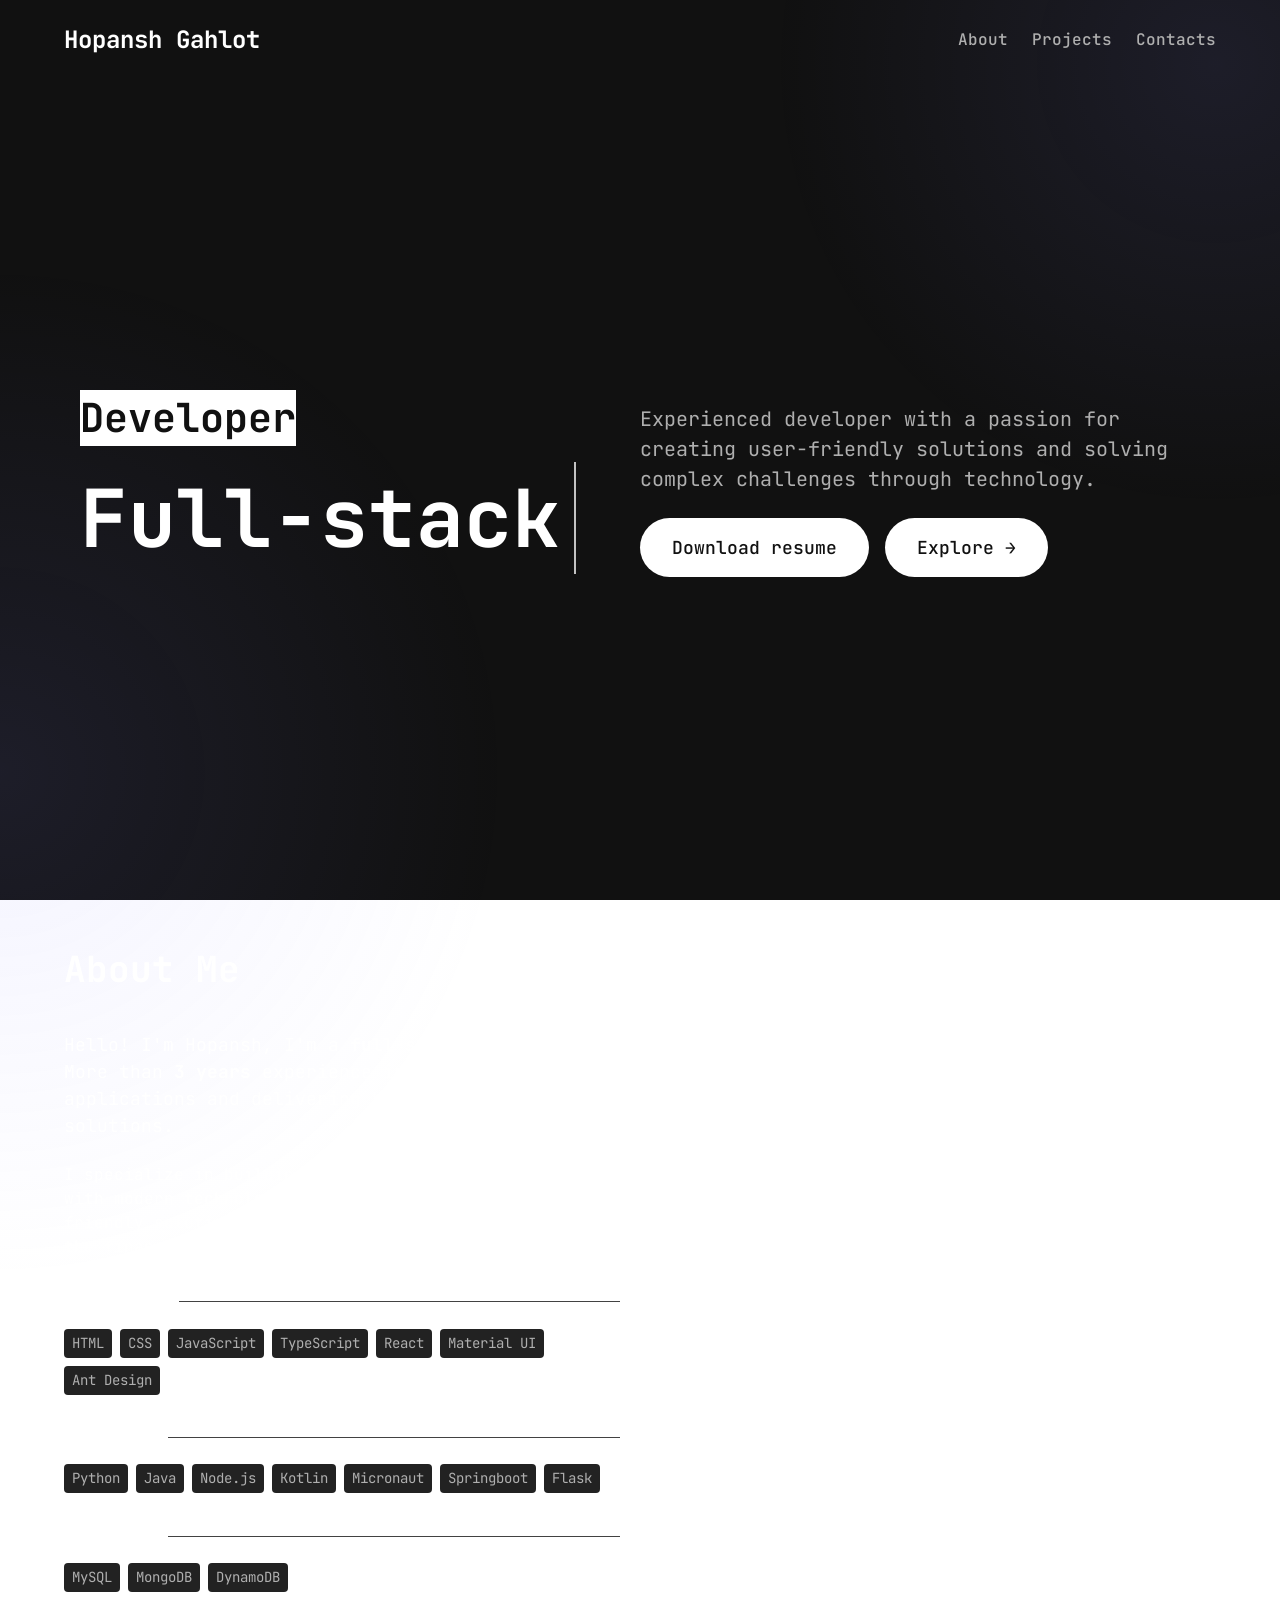
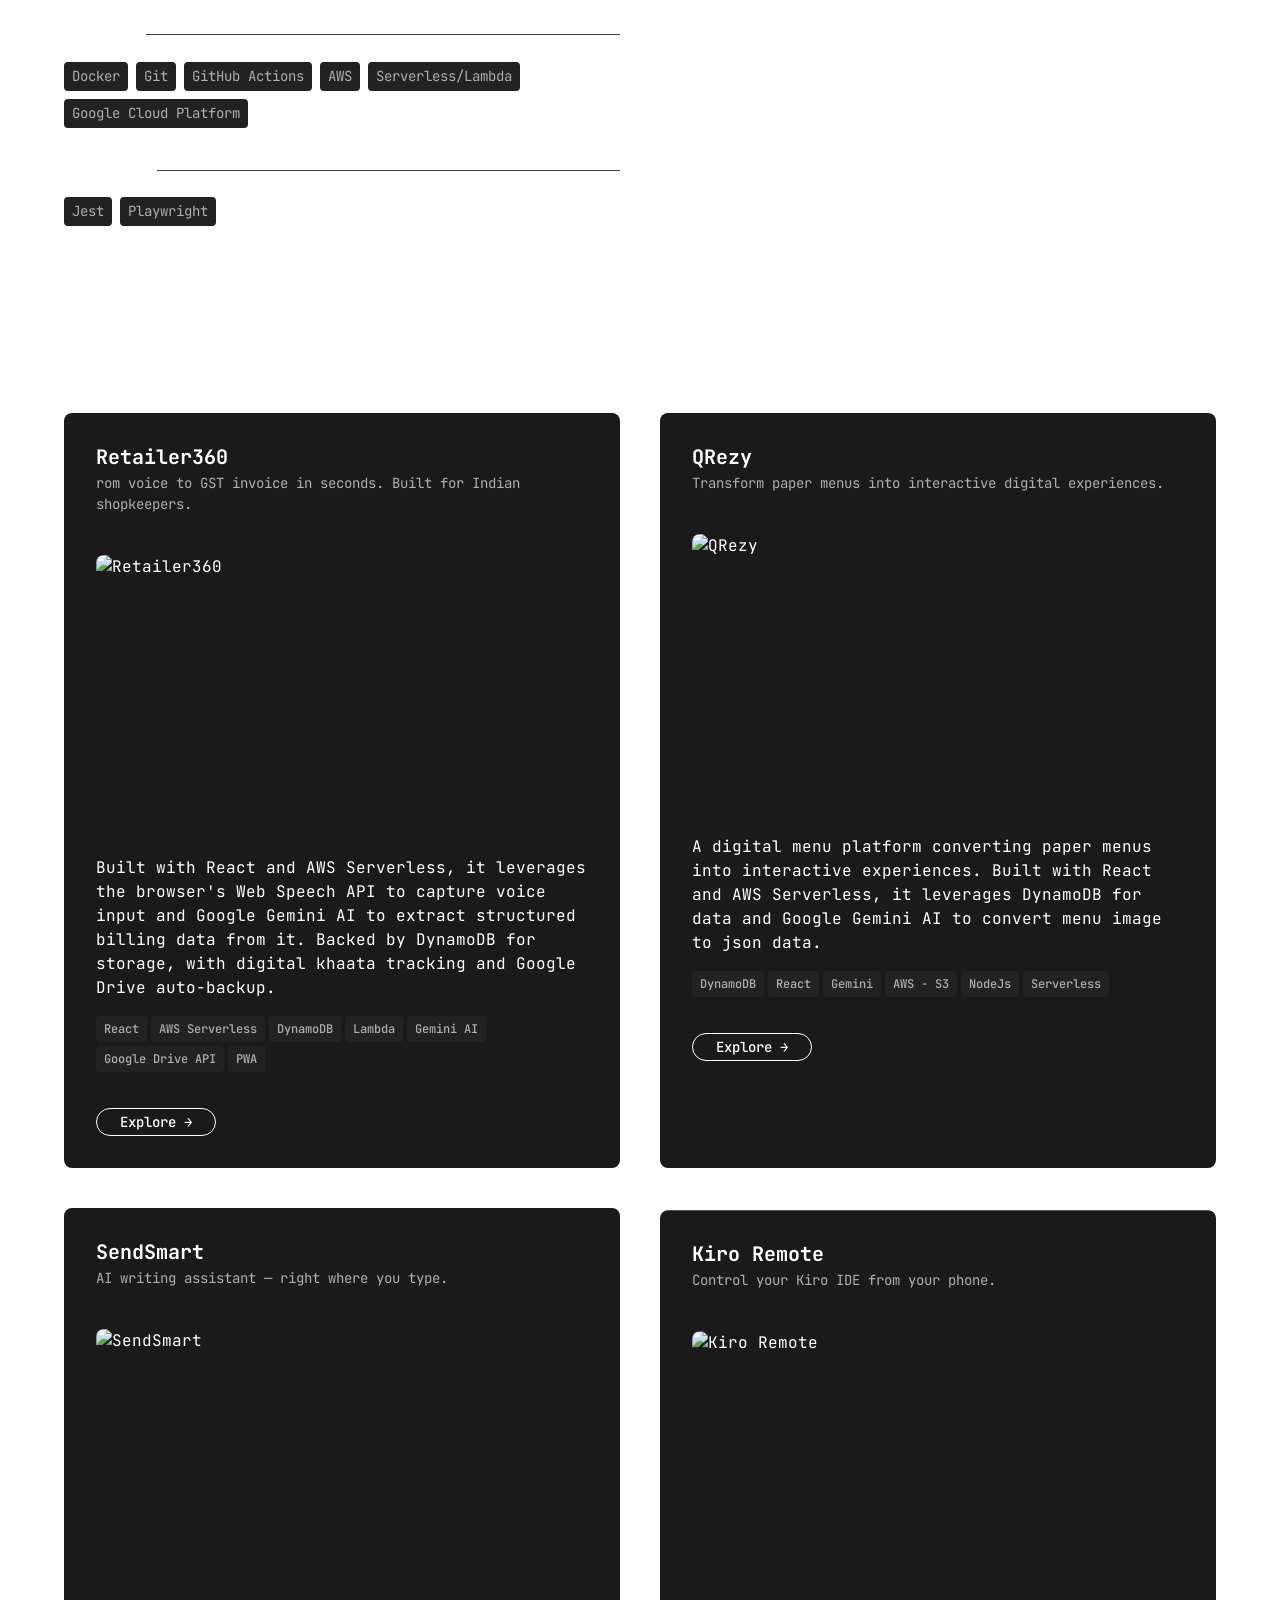
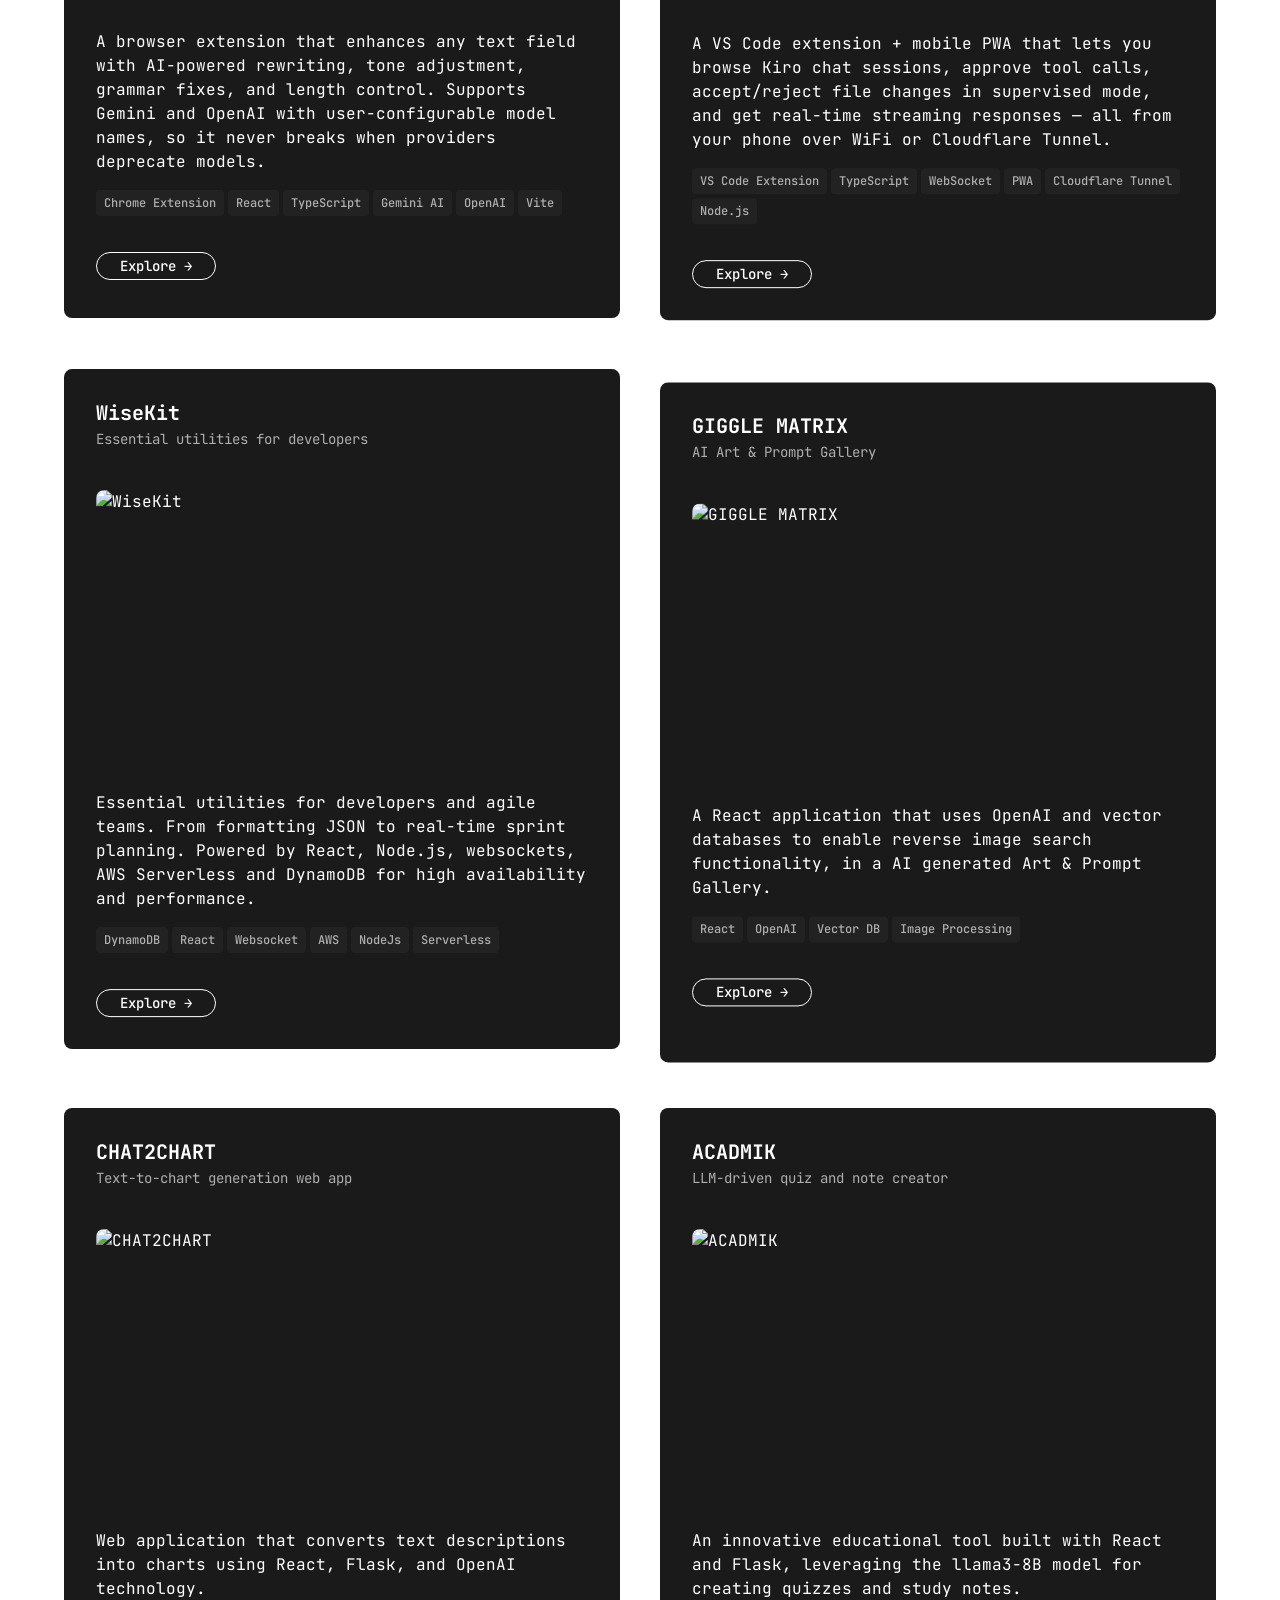
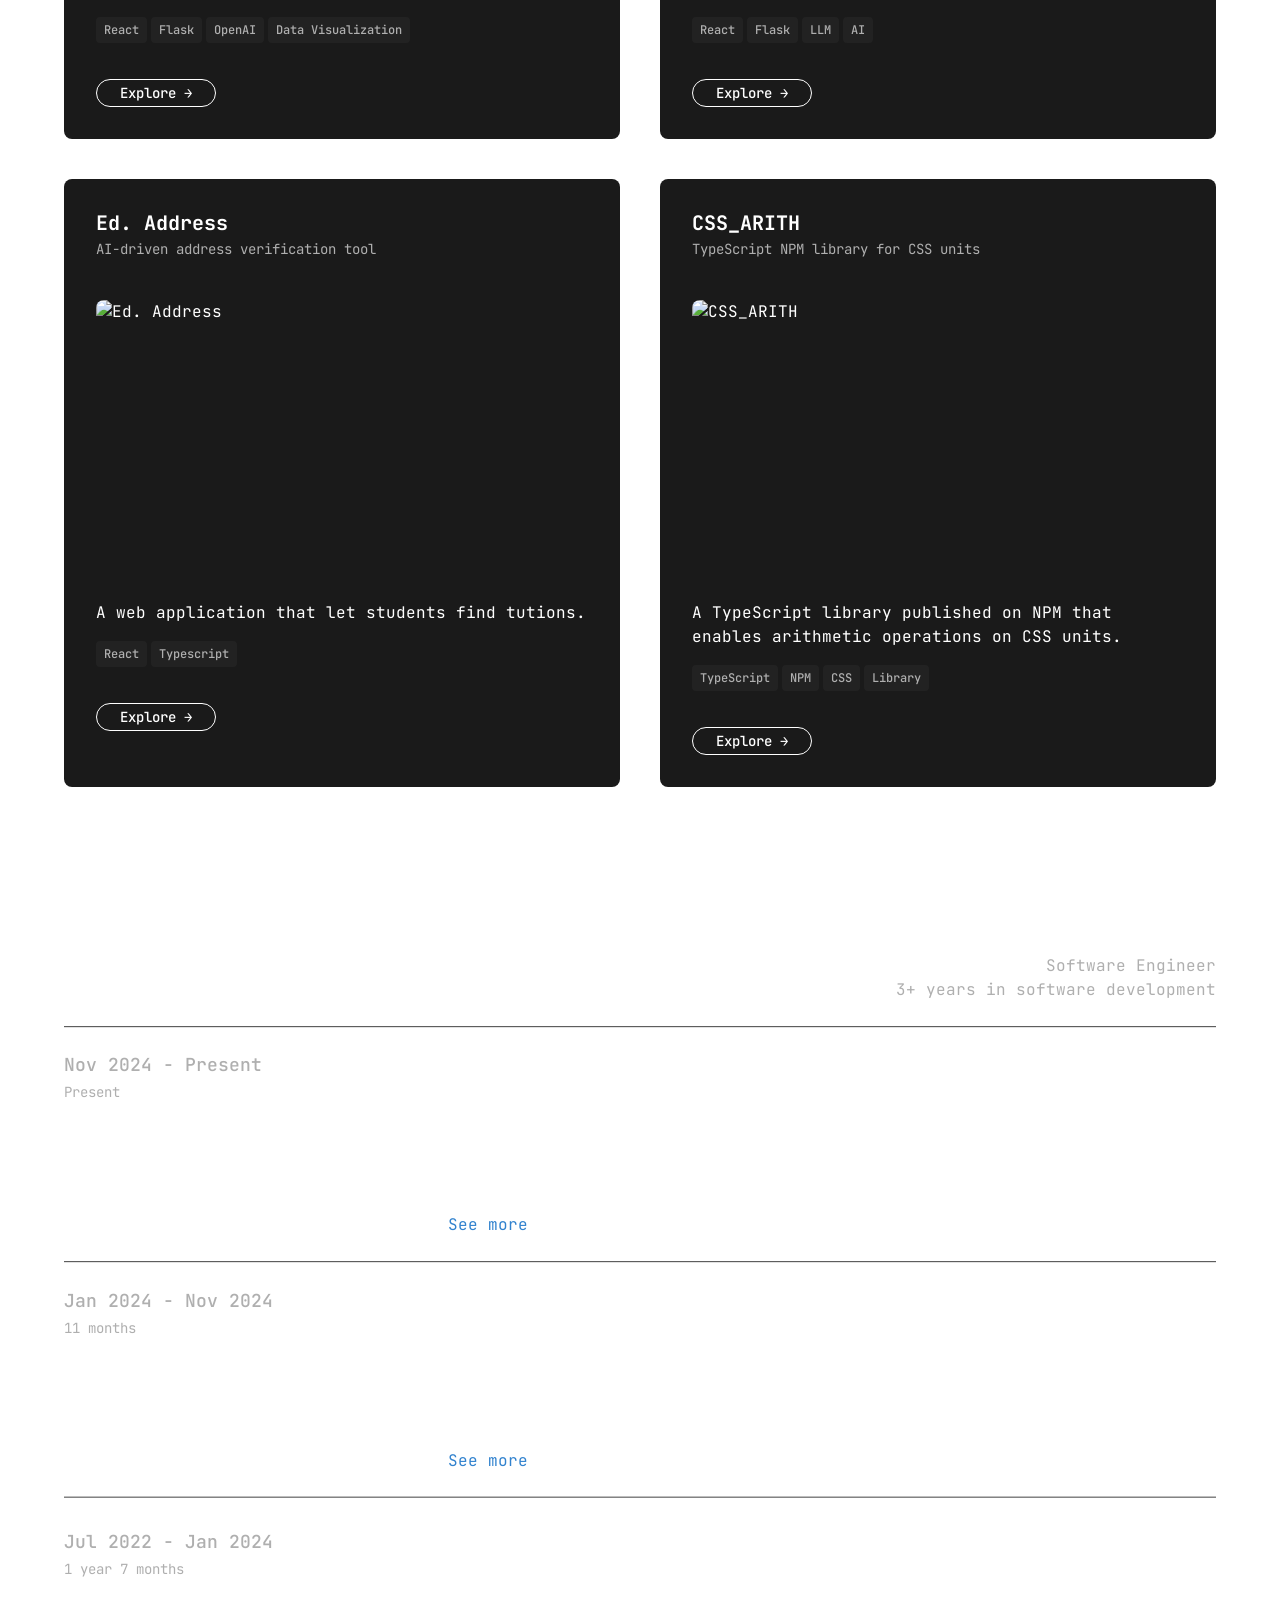
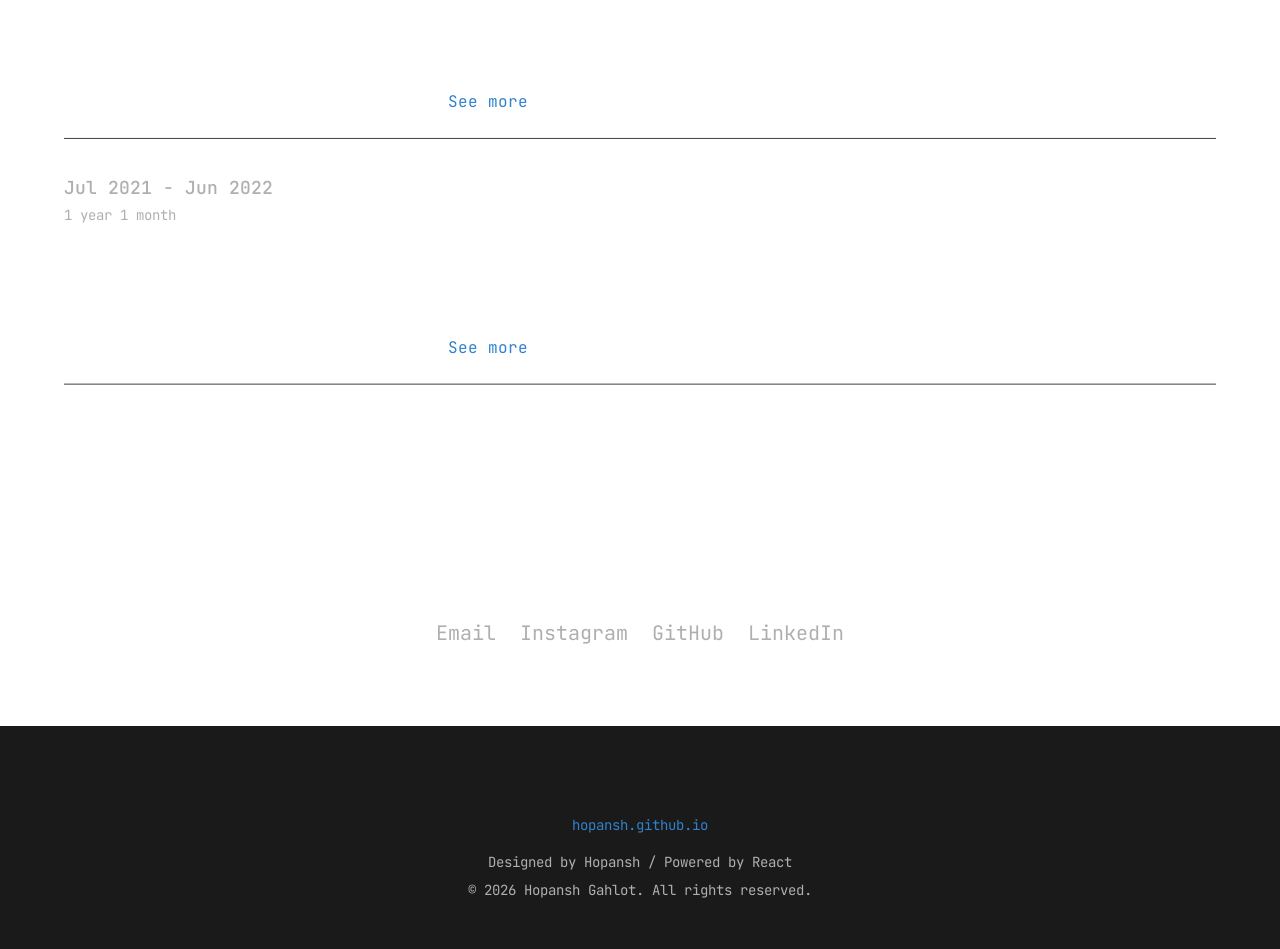
==== index.html @ 36b89de5 "Deploy portfolio build as main page" ====
<!doctype html>
<html lang="en">
  <head>
    <meta charset="UTF-8" />
    <link rel="icon" type="image/svg+xml" href="/vite.svg" />
    <meta name="viewport" content="width=device-width, initial-scale=1.0" />
    <title>Hopansh Gahlot | SE</title>
    <meta name="description" content="Professional portfolio of a full-stack developer showcasing projects, skills, and experience">
    <script type="module" crossorigin src="/assets/index-D2FqCCkI.js"></script>
  </head>
  <body>
    <div id="root"></div>
  </body>
</html>
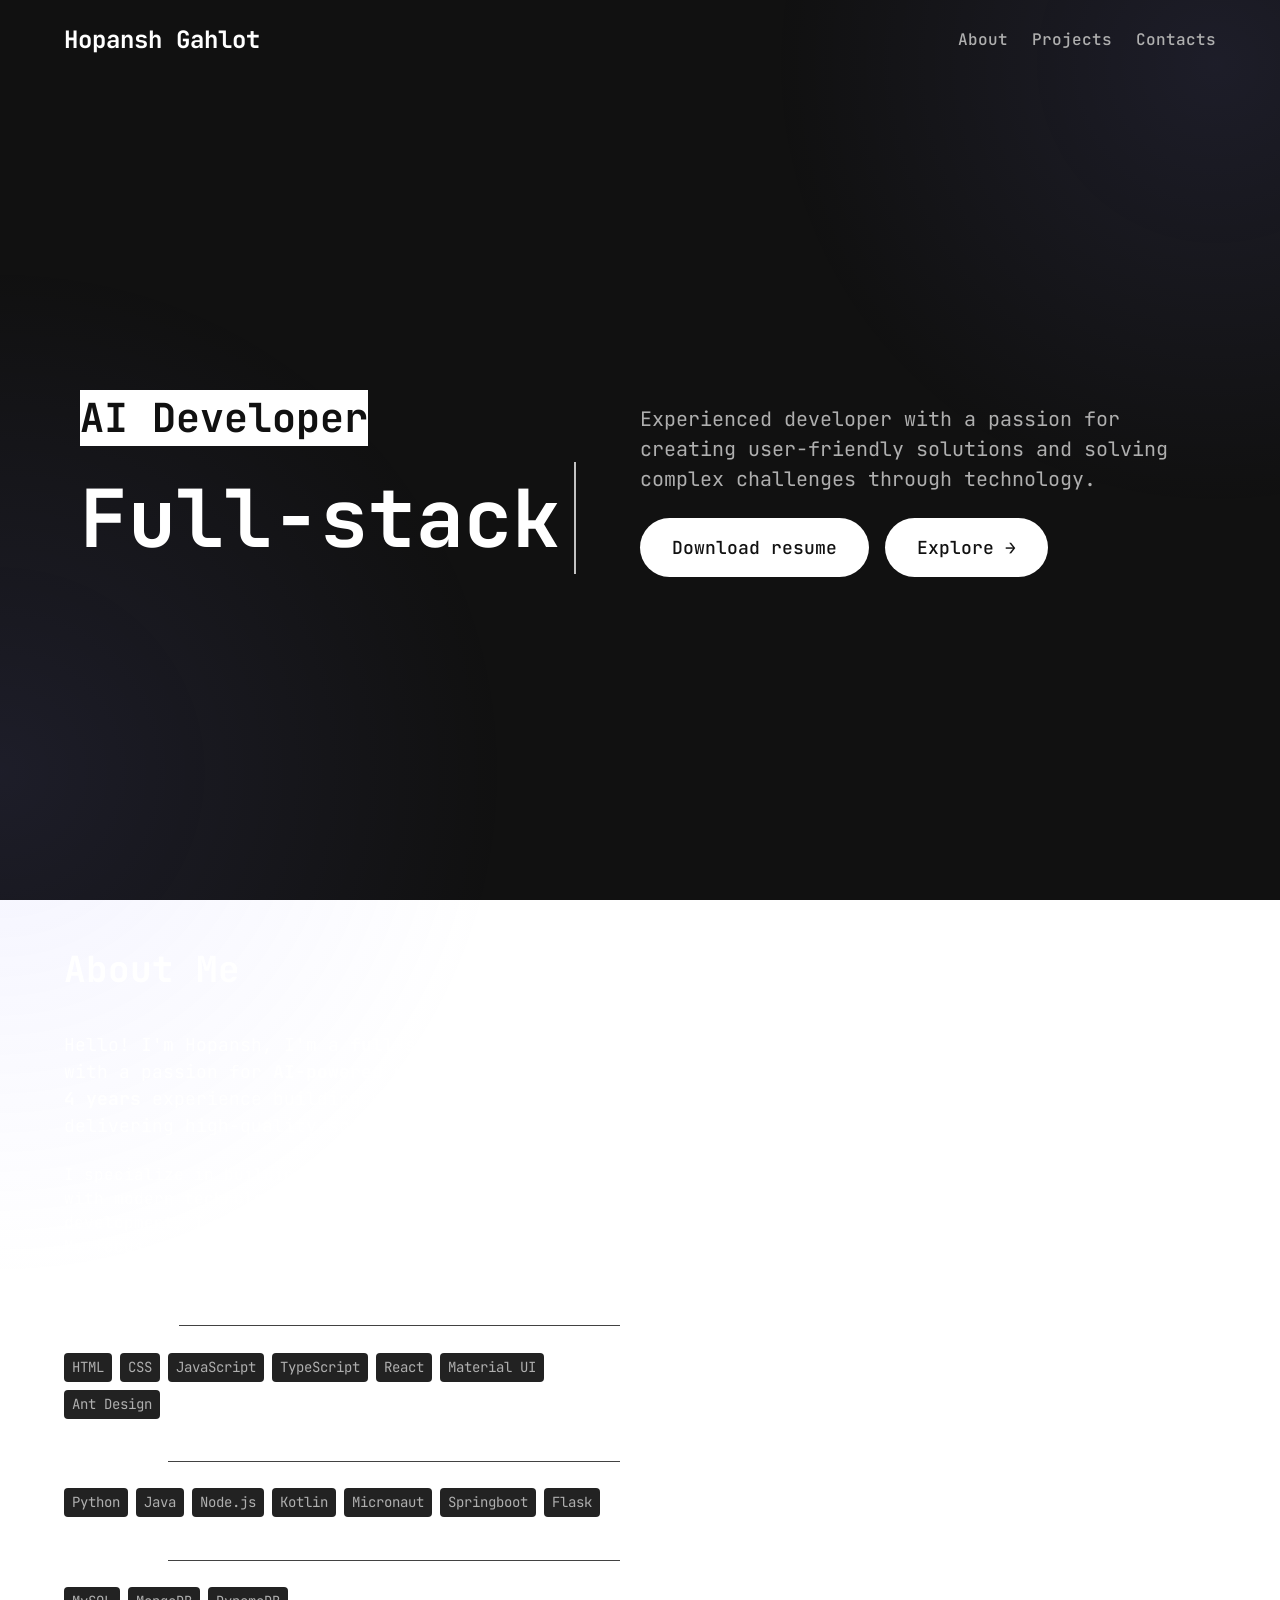
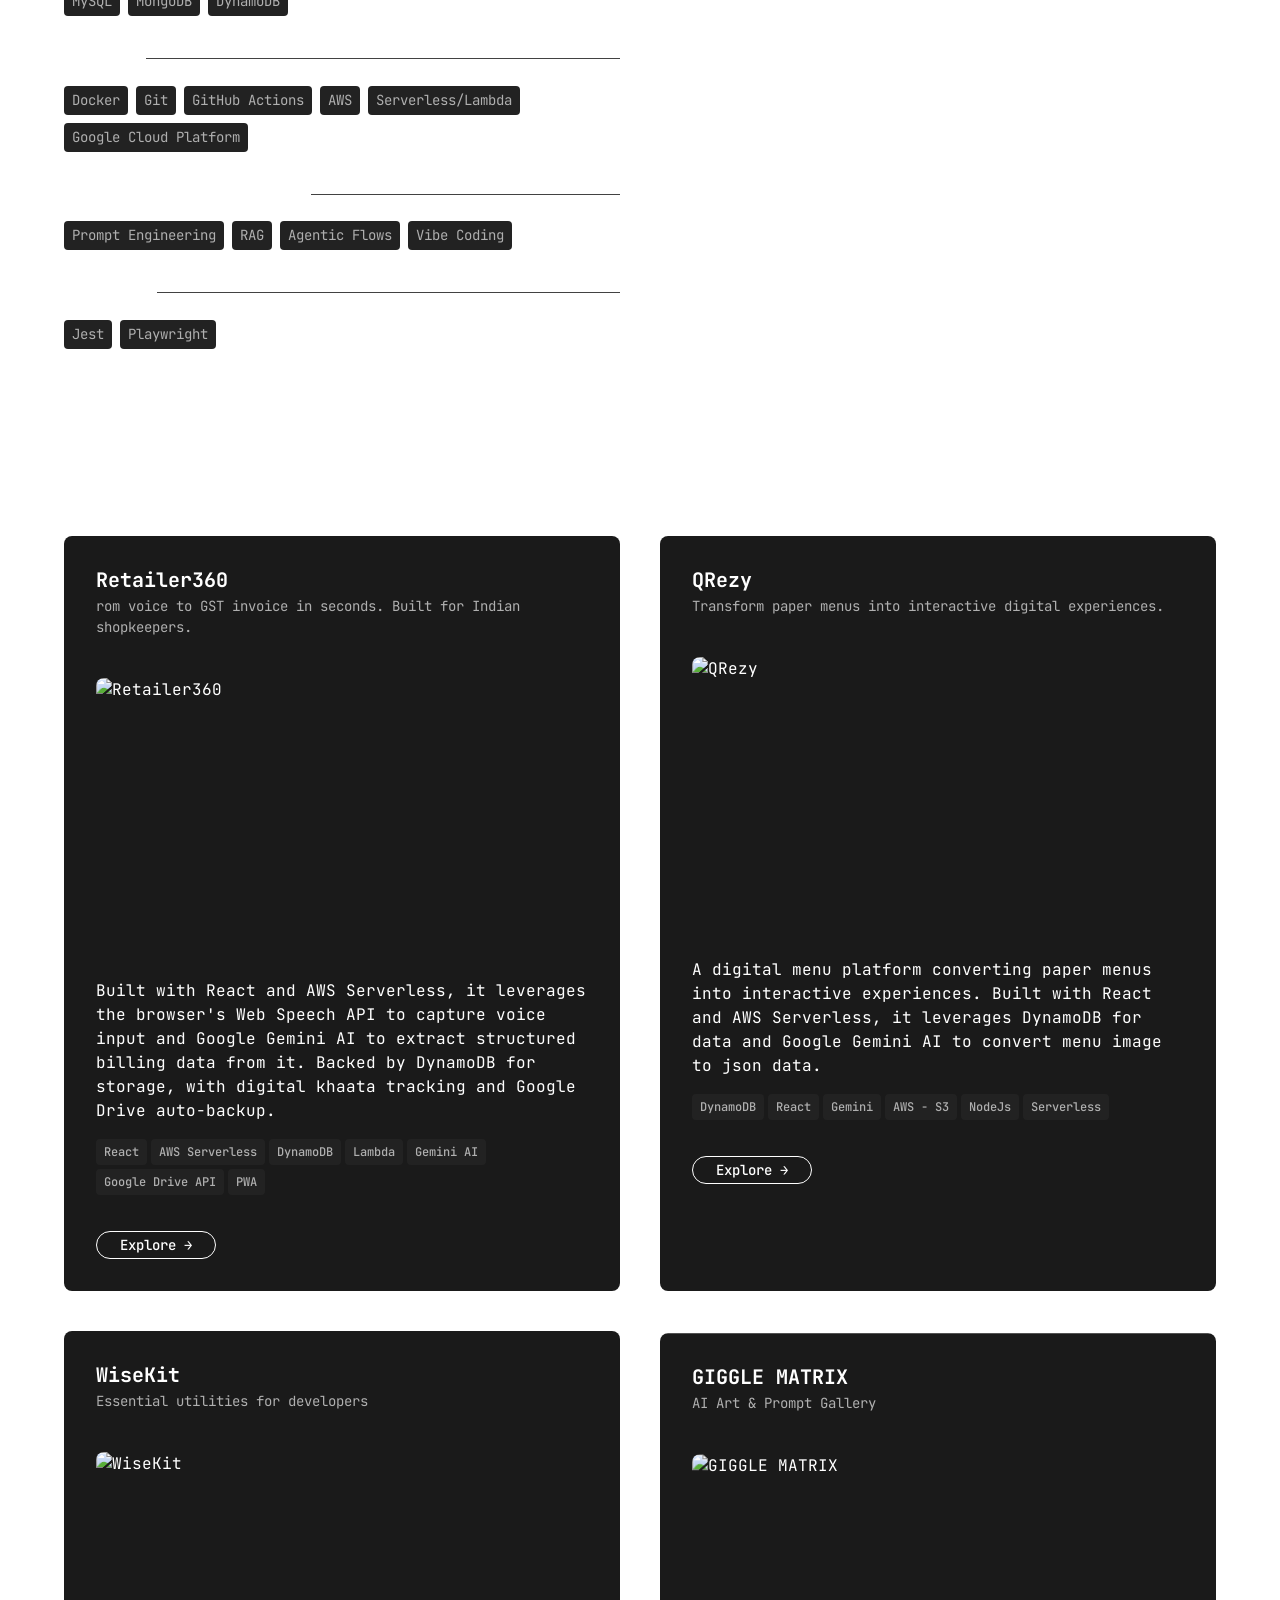
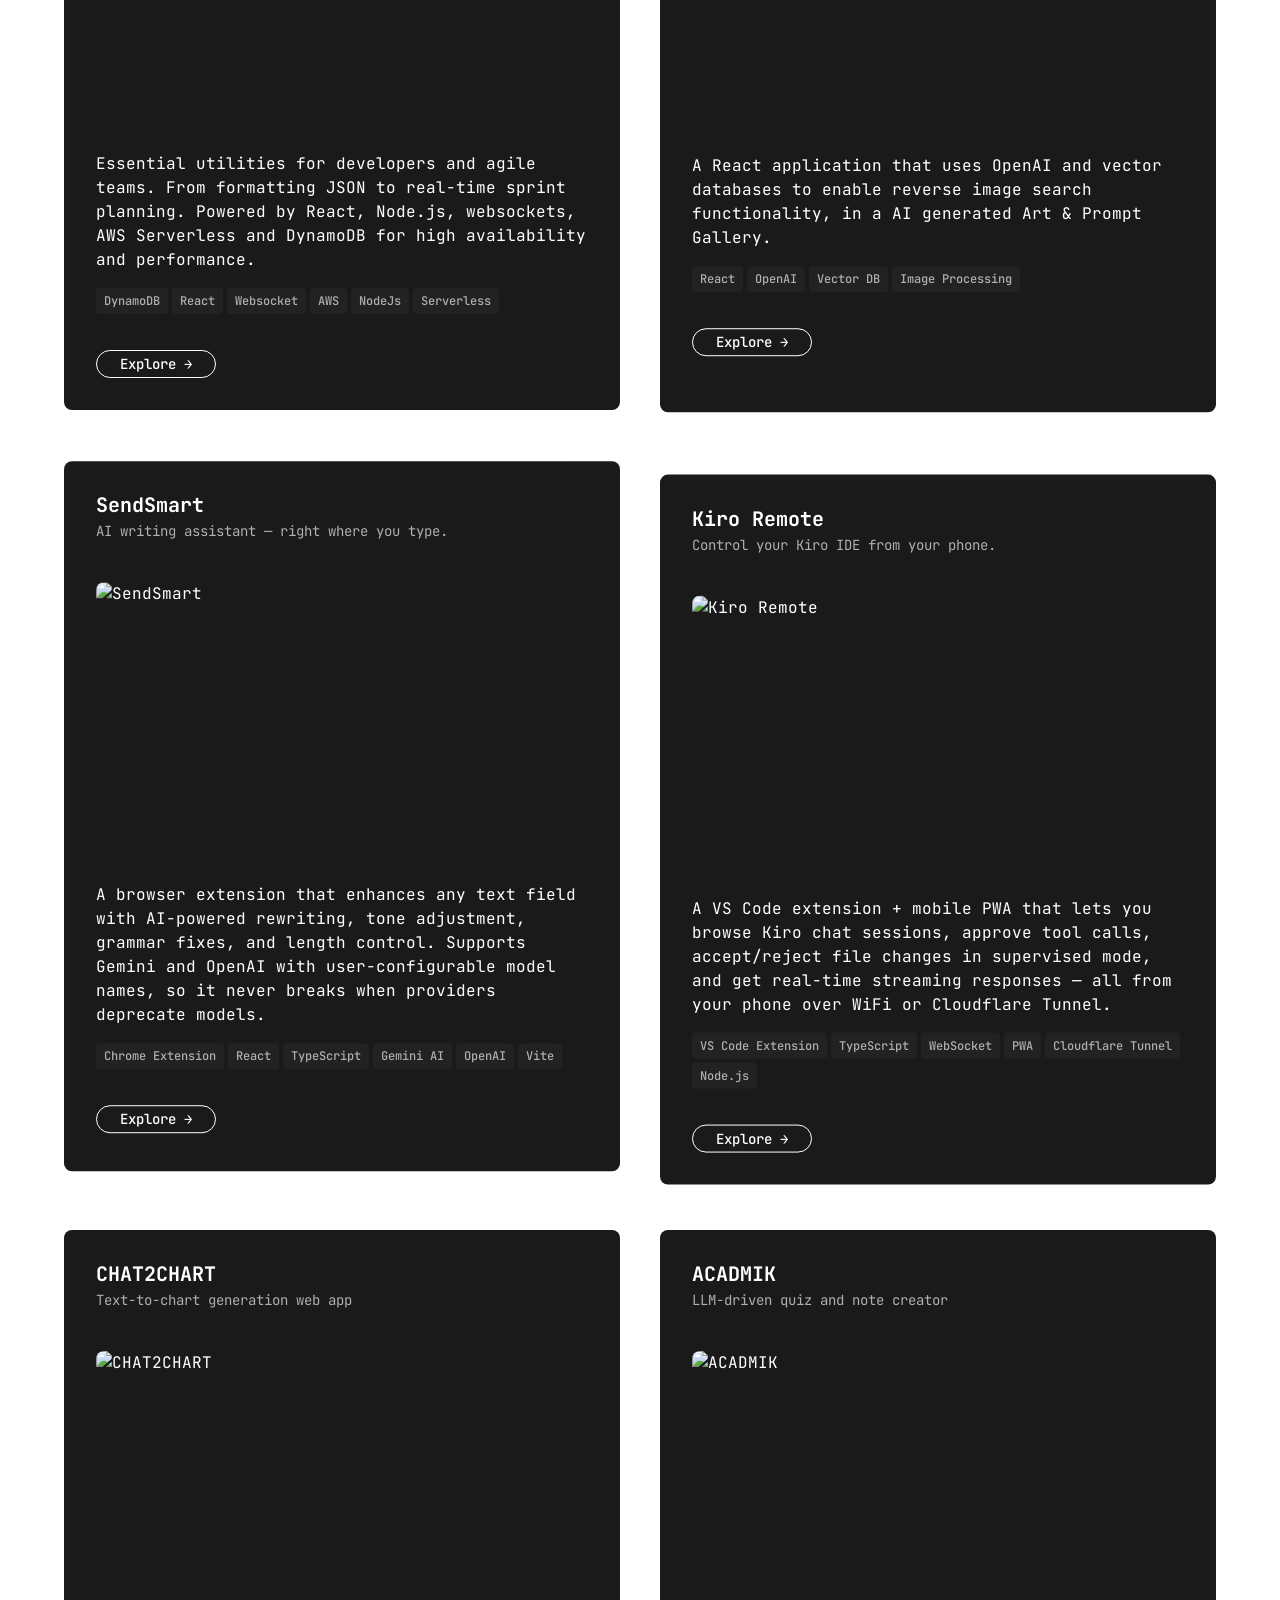
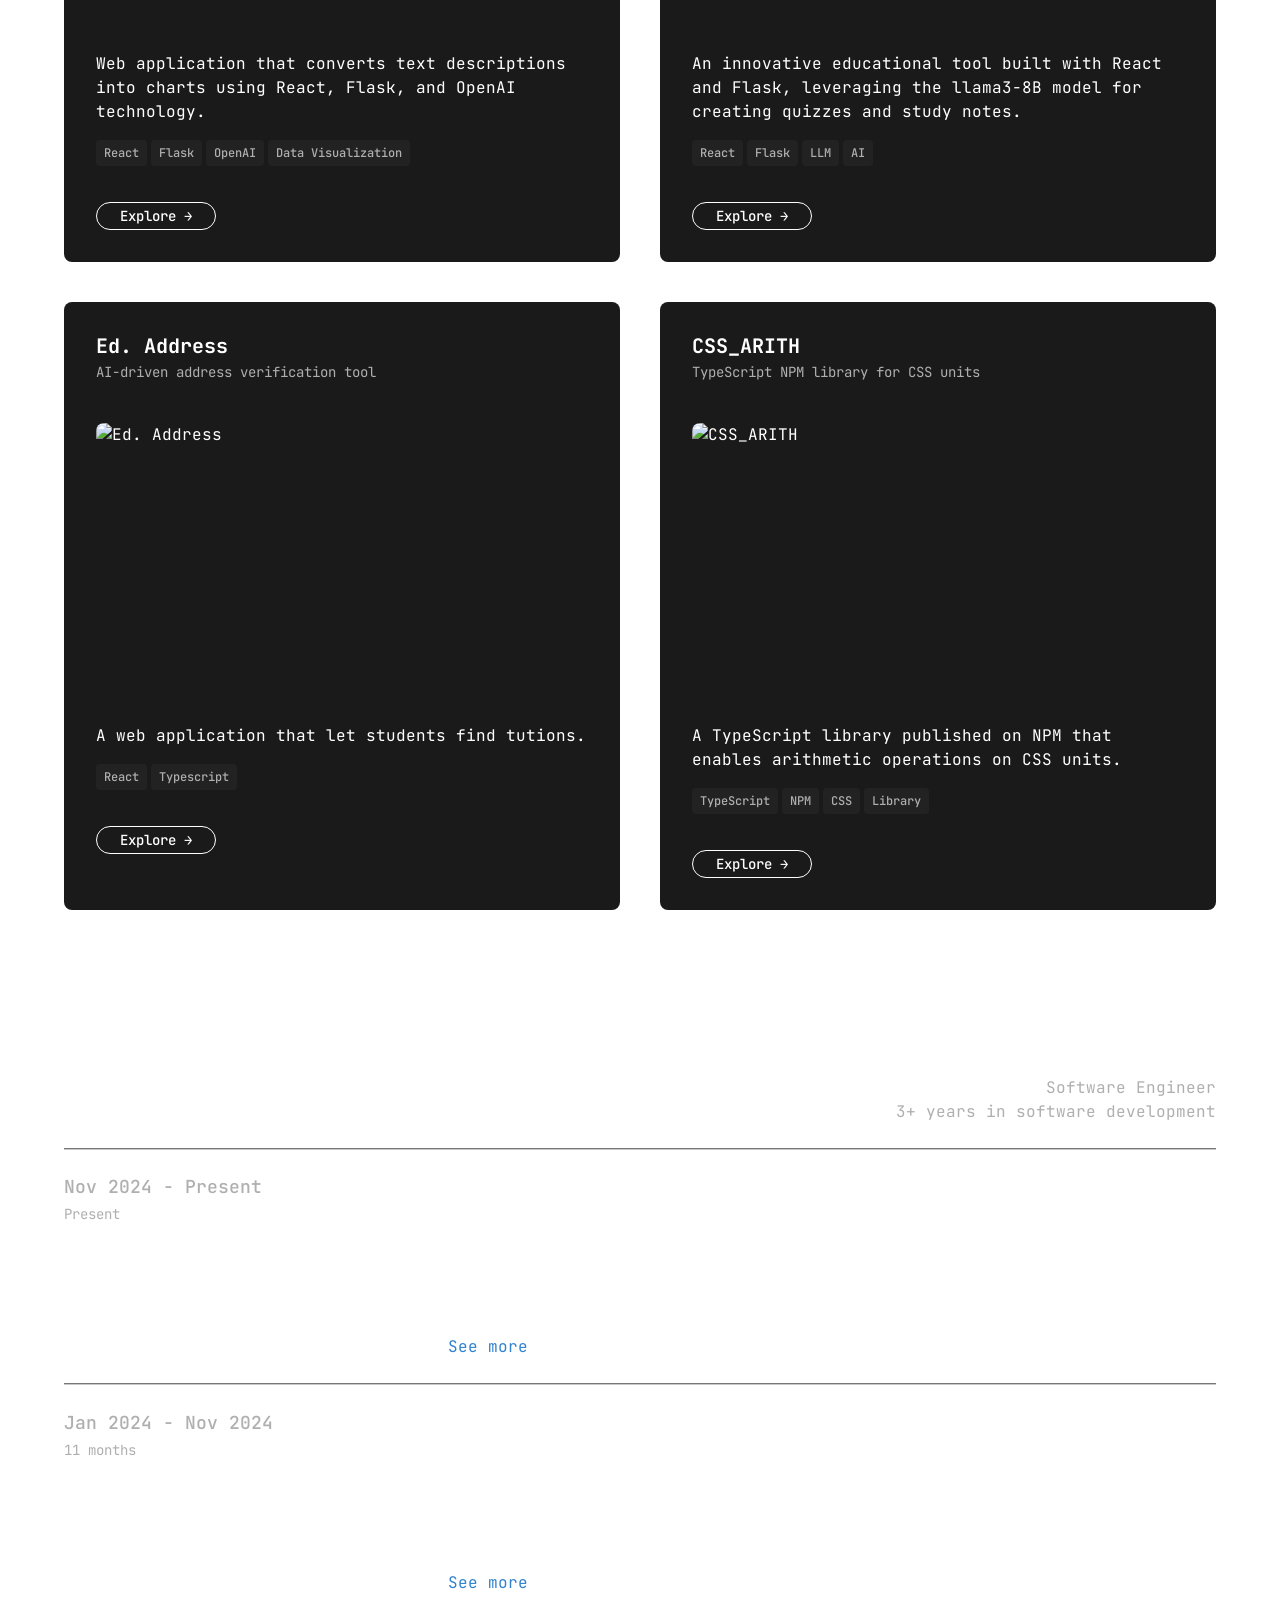
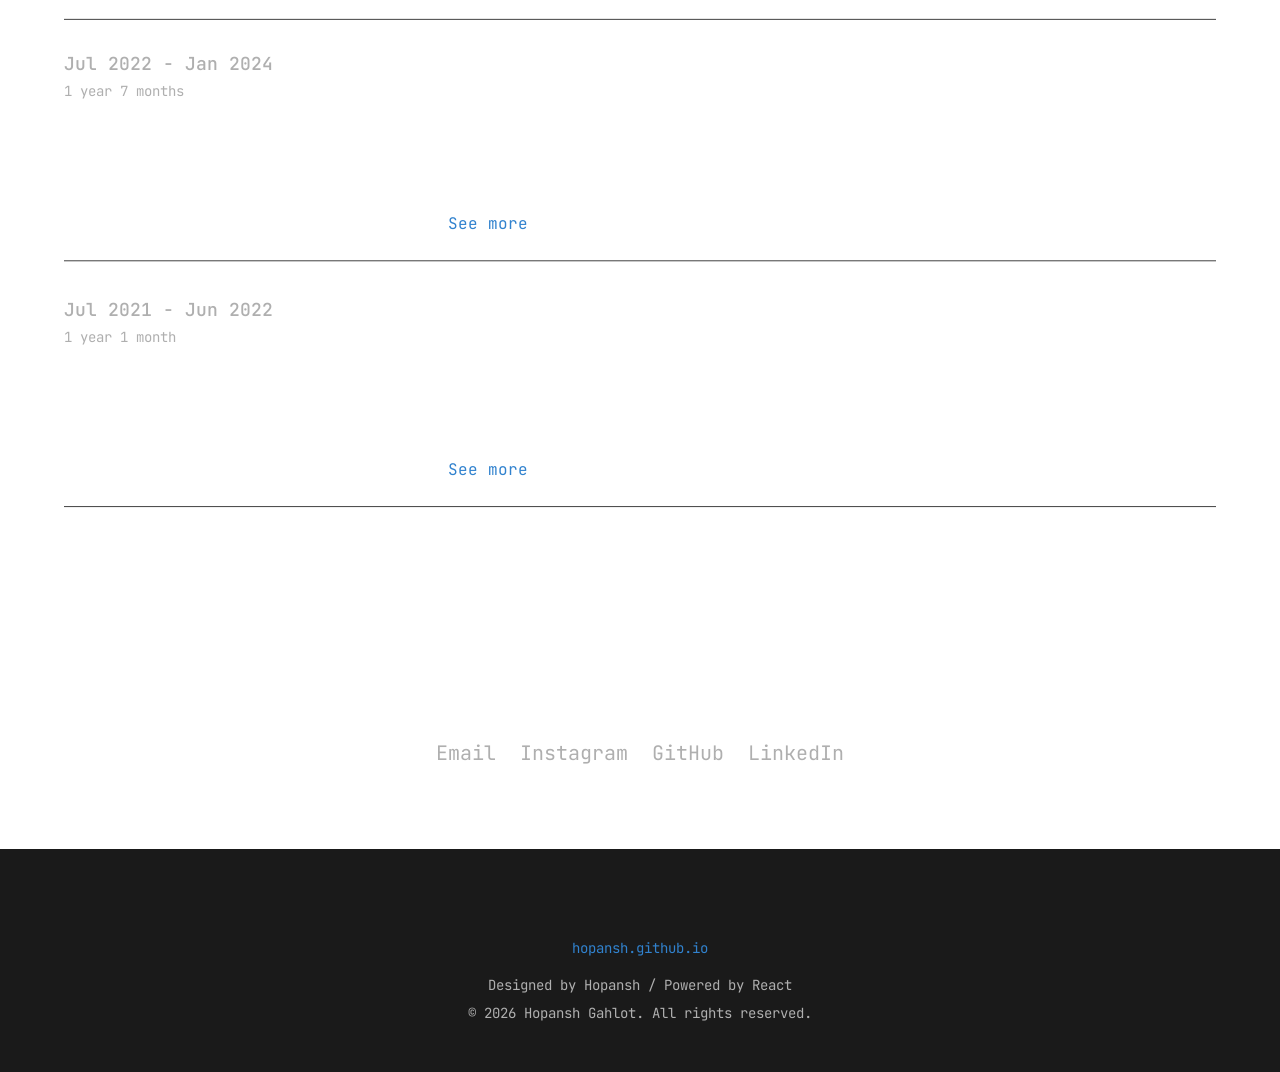
==== commit 9893f8fa: "Deploy portfolio build as main page" ====
--- a/index.html
+++ b/index.html
@@ -6,7 +6,7 @@
     <meta name="viewport" content="width=device-width, initial-scale=1.0" />
     <title>Hopansh Gahlot | SE</title>
     <meta name="description" content="Professional portfolio of a full-stack developer showcasing projects, skills, and experience">
-    <script type="module" crossorigin src="/assets/index-D2FqCCkI.js"></script>
+    <script type="module" crossorigin src="/assets/index-D42EBysG.js"></script>
   </head>
   <body>
     <div id="root"></div>
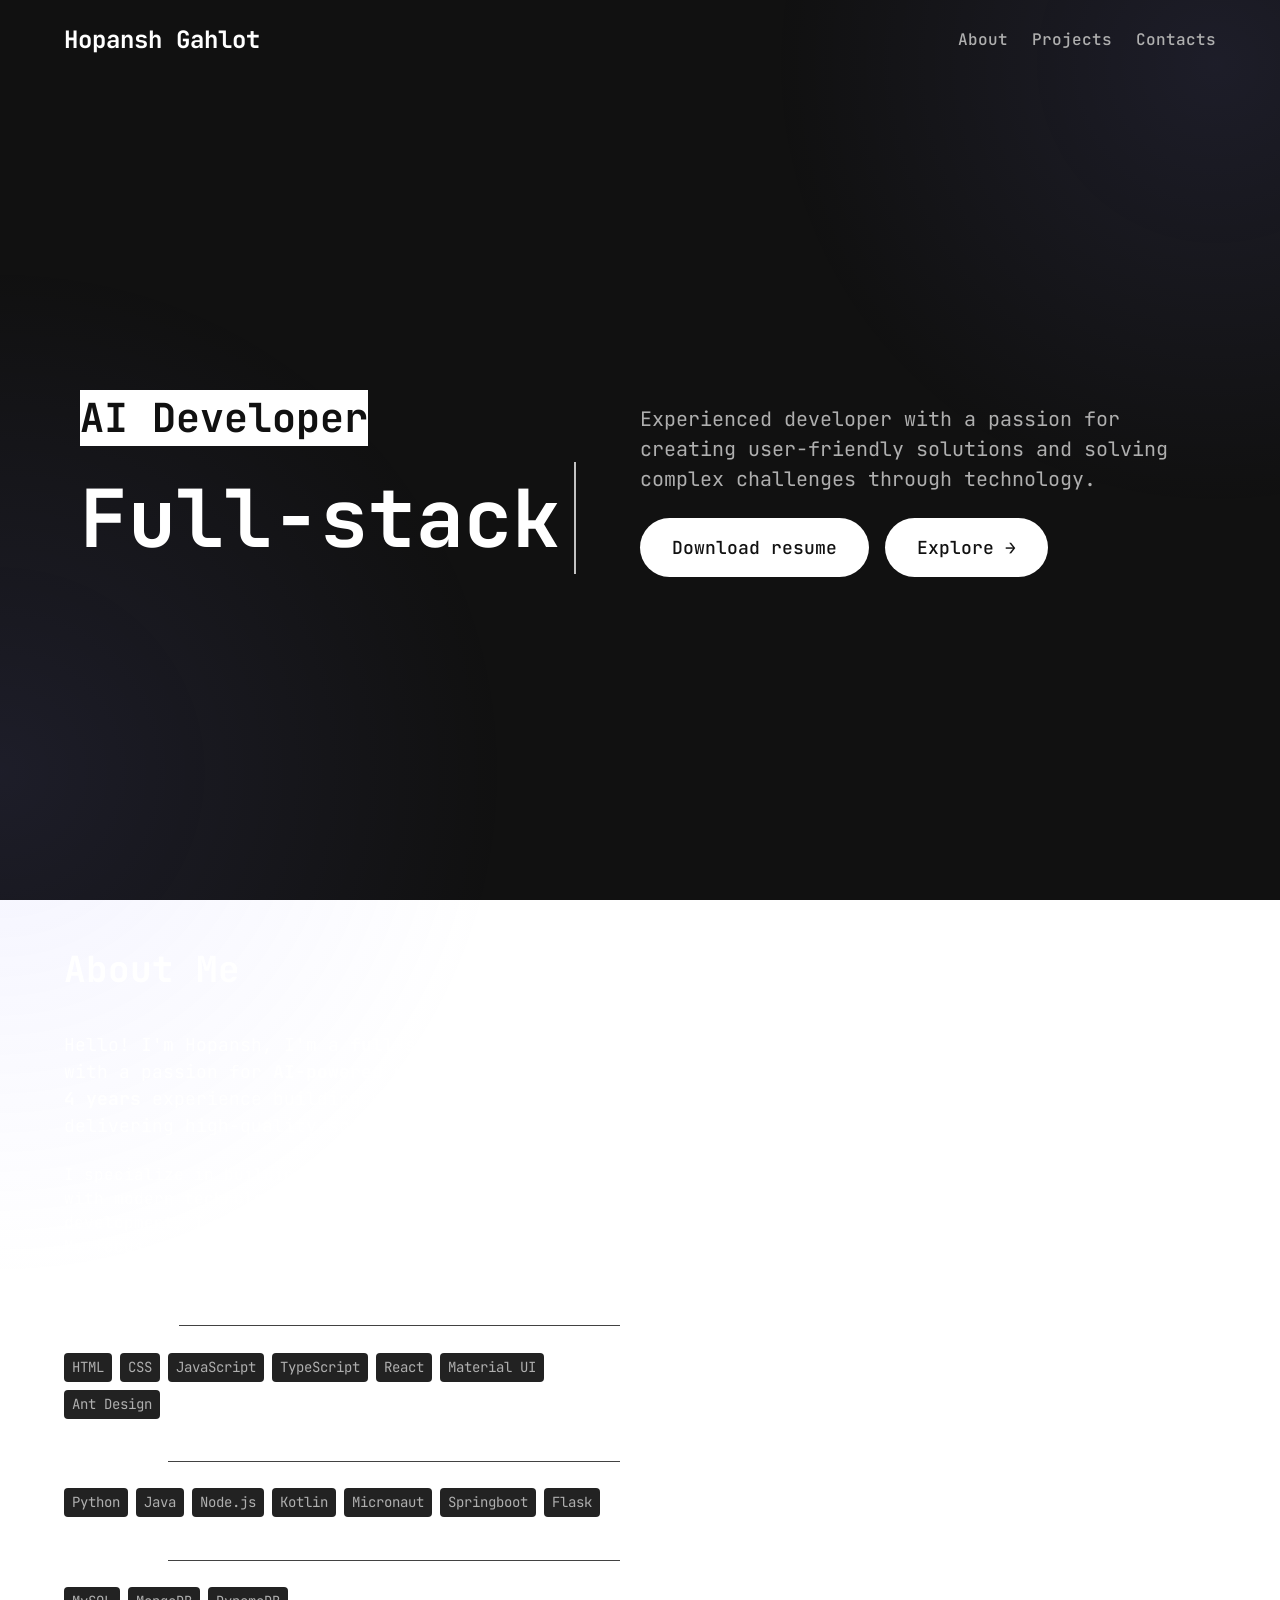
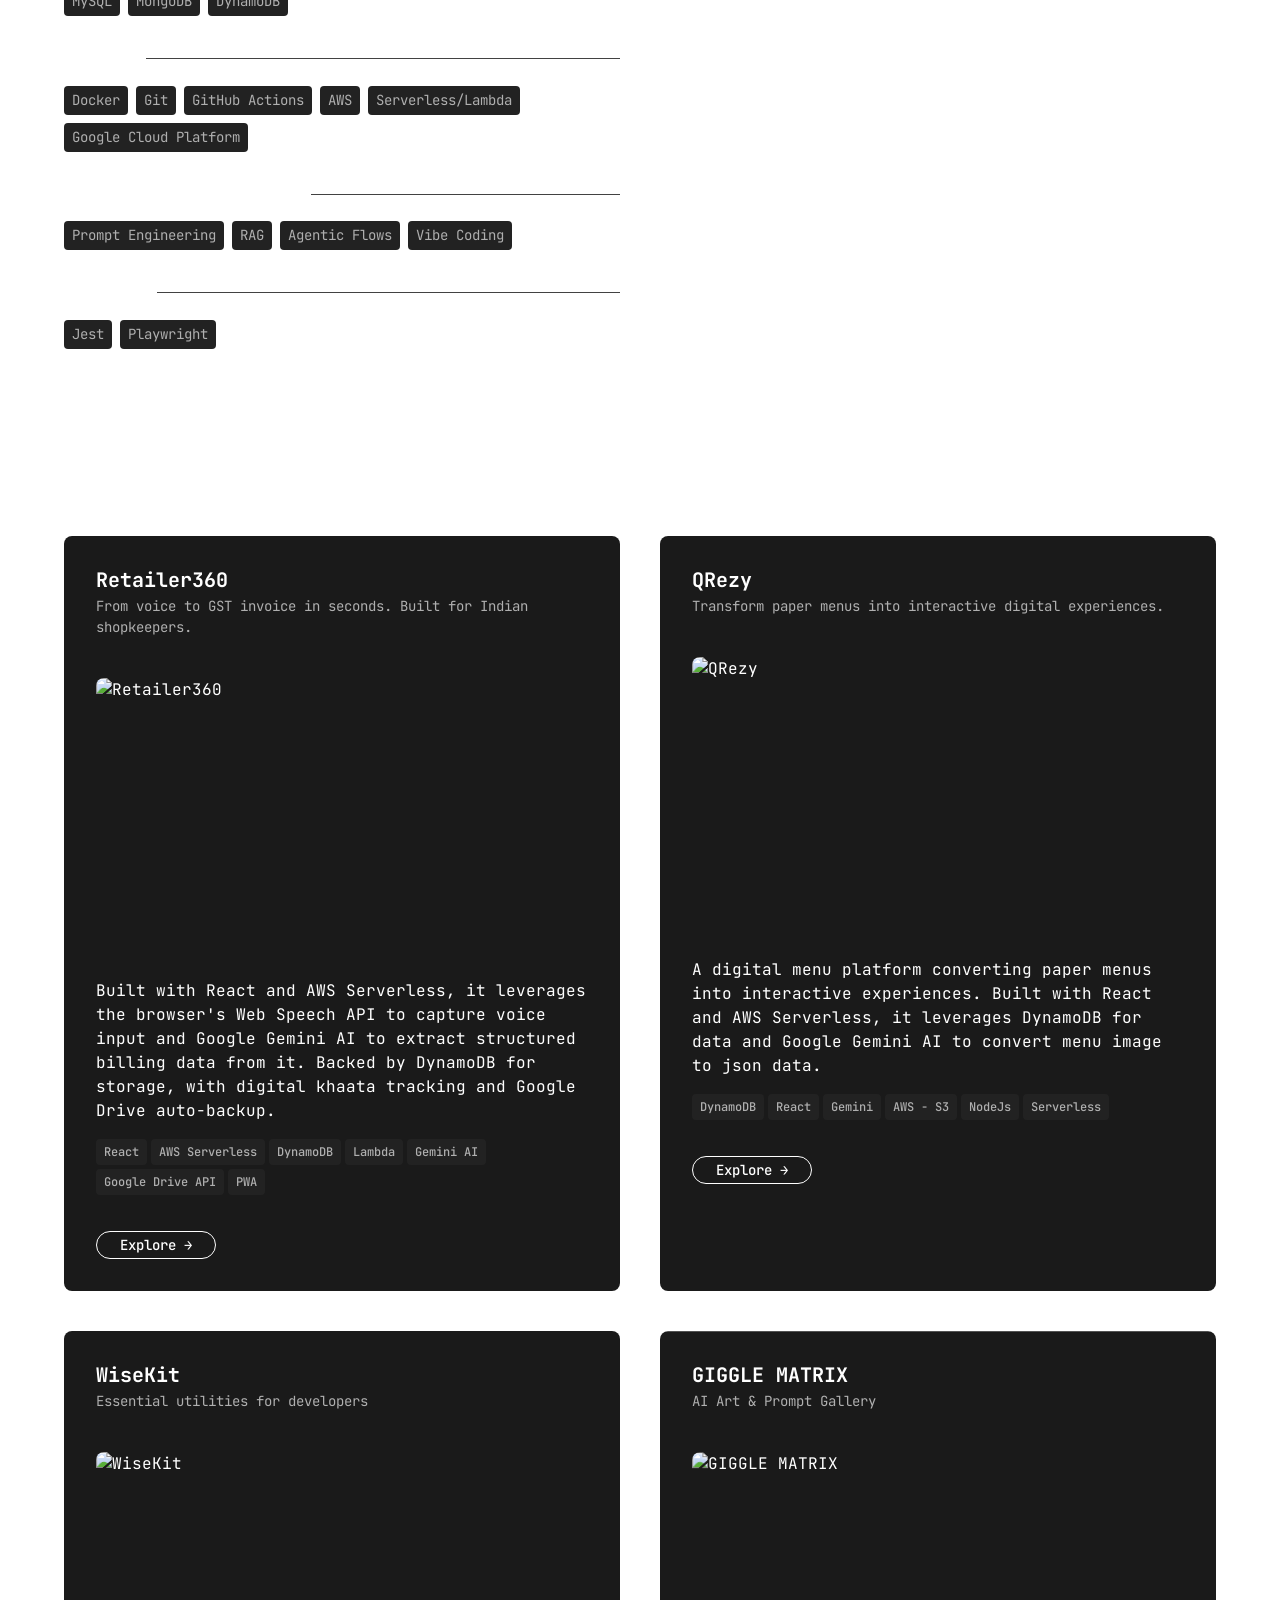
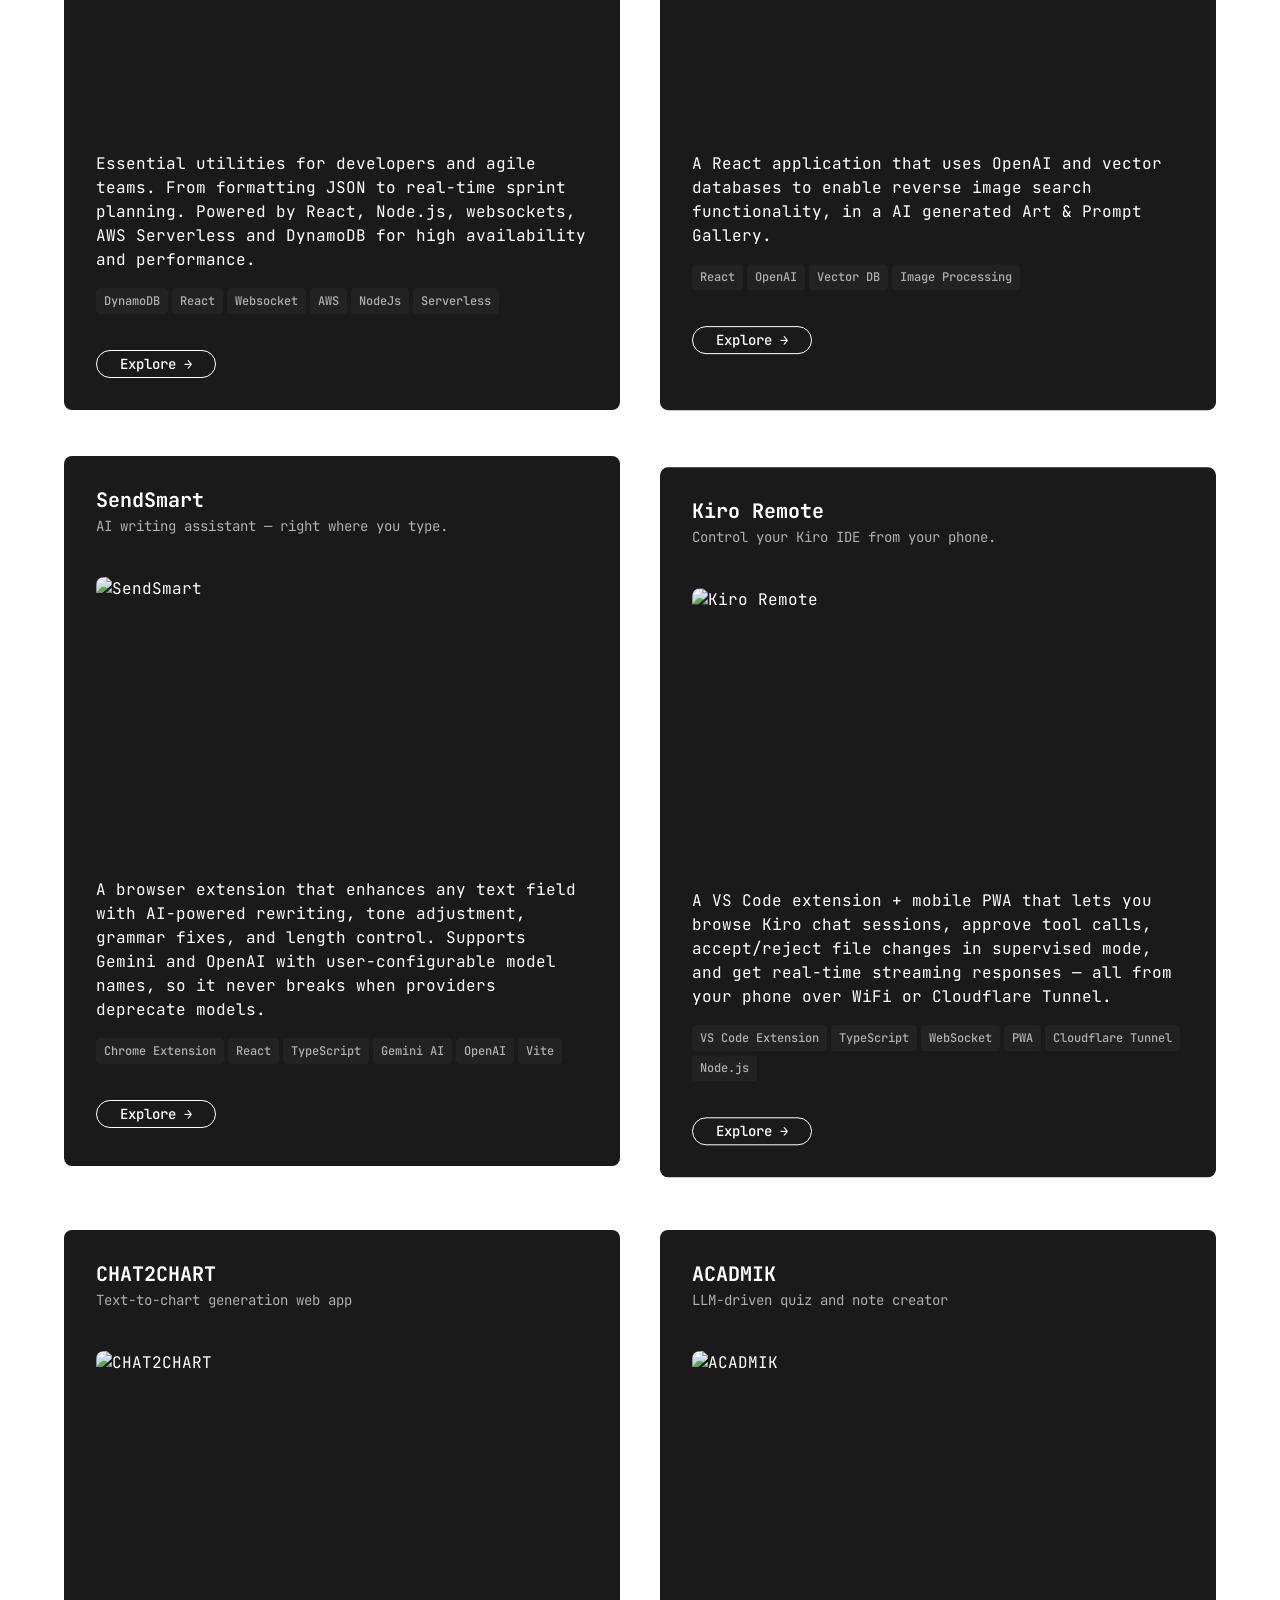
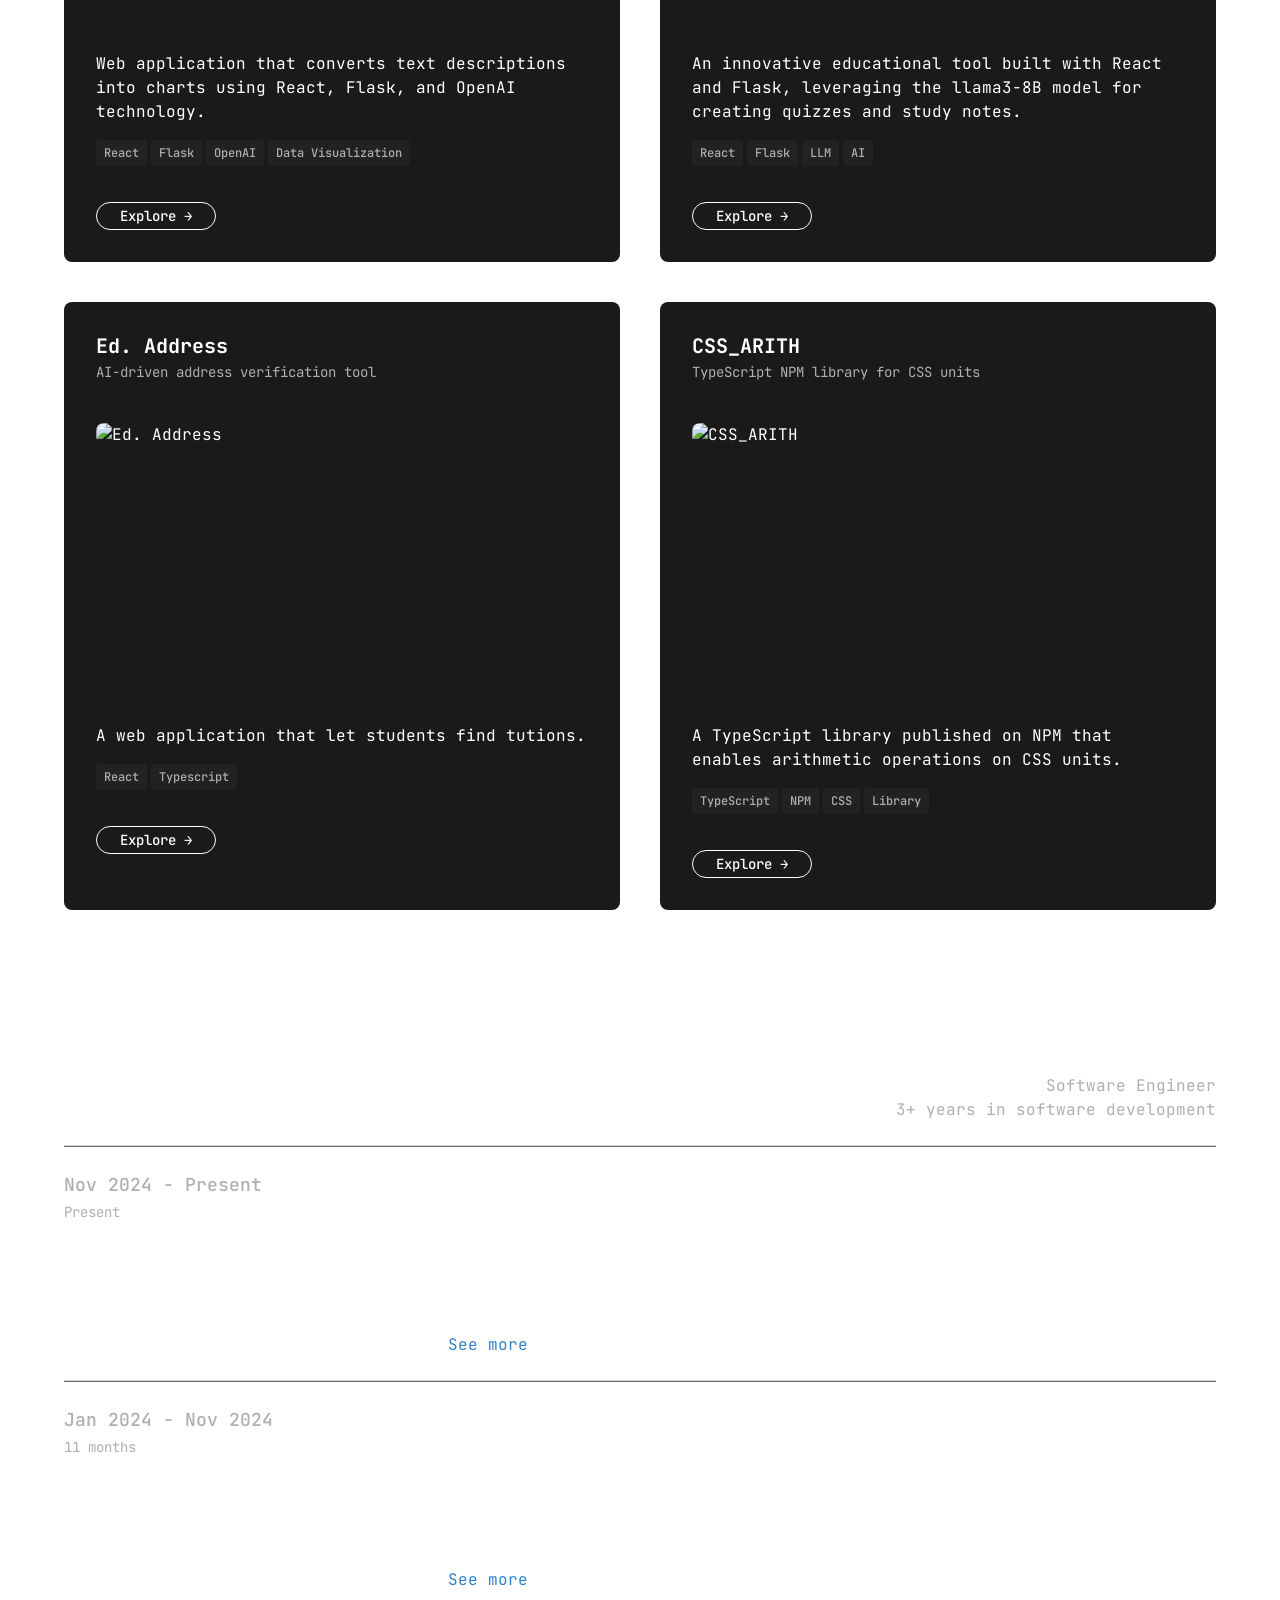
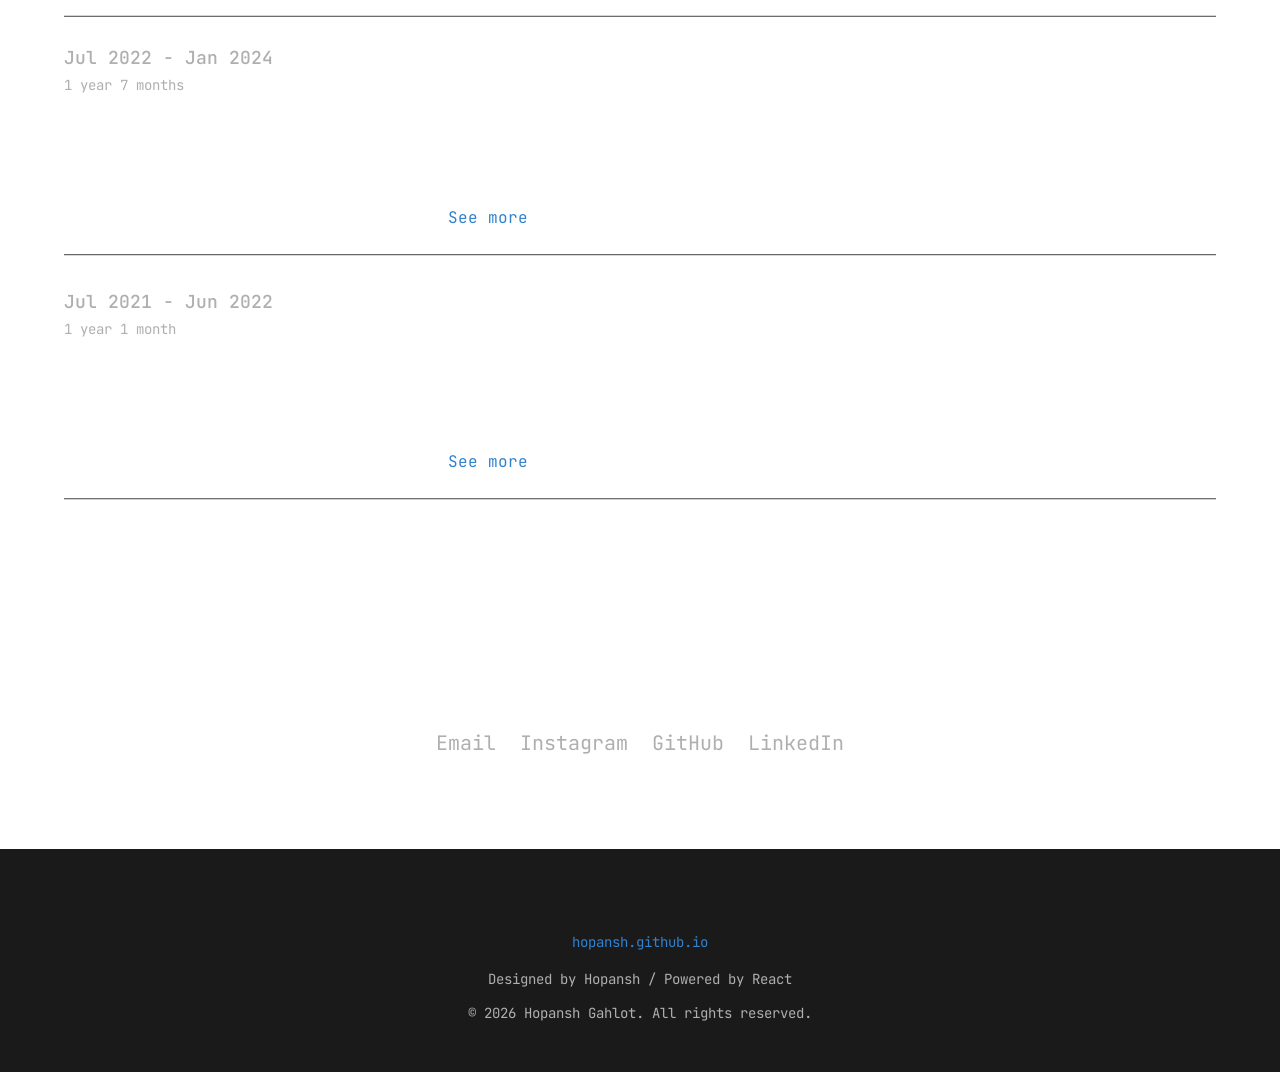
==== commit 8fbf548b: "Deploy portfolio build as main page" ====
--- a/index.html
+++ b/index.html
@@ -6,7 +6,7 @@
     <meta name="viewport" content="width=device-width, initial-scale=1.0" />
     <title>Hopansh Gahlot | SE</title>
     <meta name="description" content="Professional portfolio of a full-stack developer showcasing projects, skills, and experience">
-    <script type="module" crossorigin src="/assets/index-D42EBysG.js"></script>
+    <script type="module" crossorigin src="/assets/index-bZS_8VFr.js"></script>
   </head>
   <body>
     <div id="root"></div>
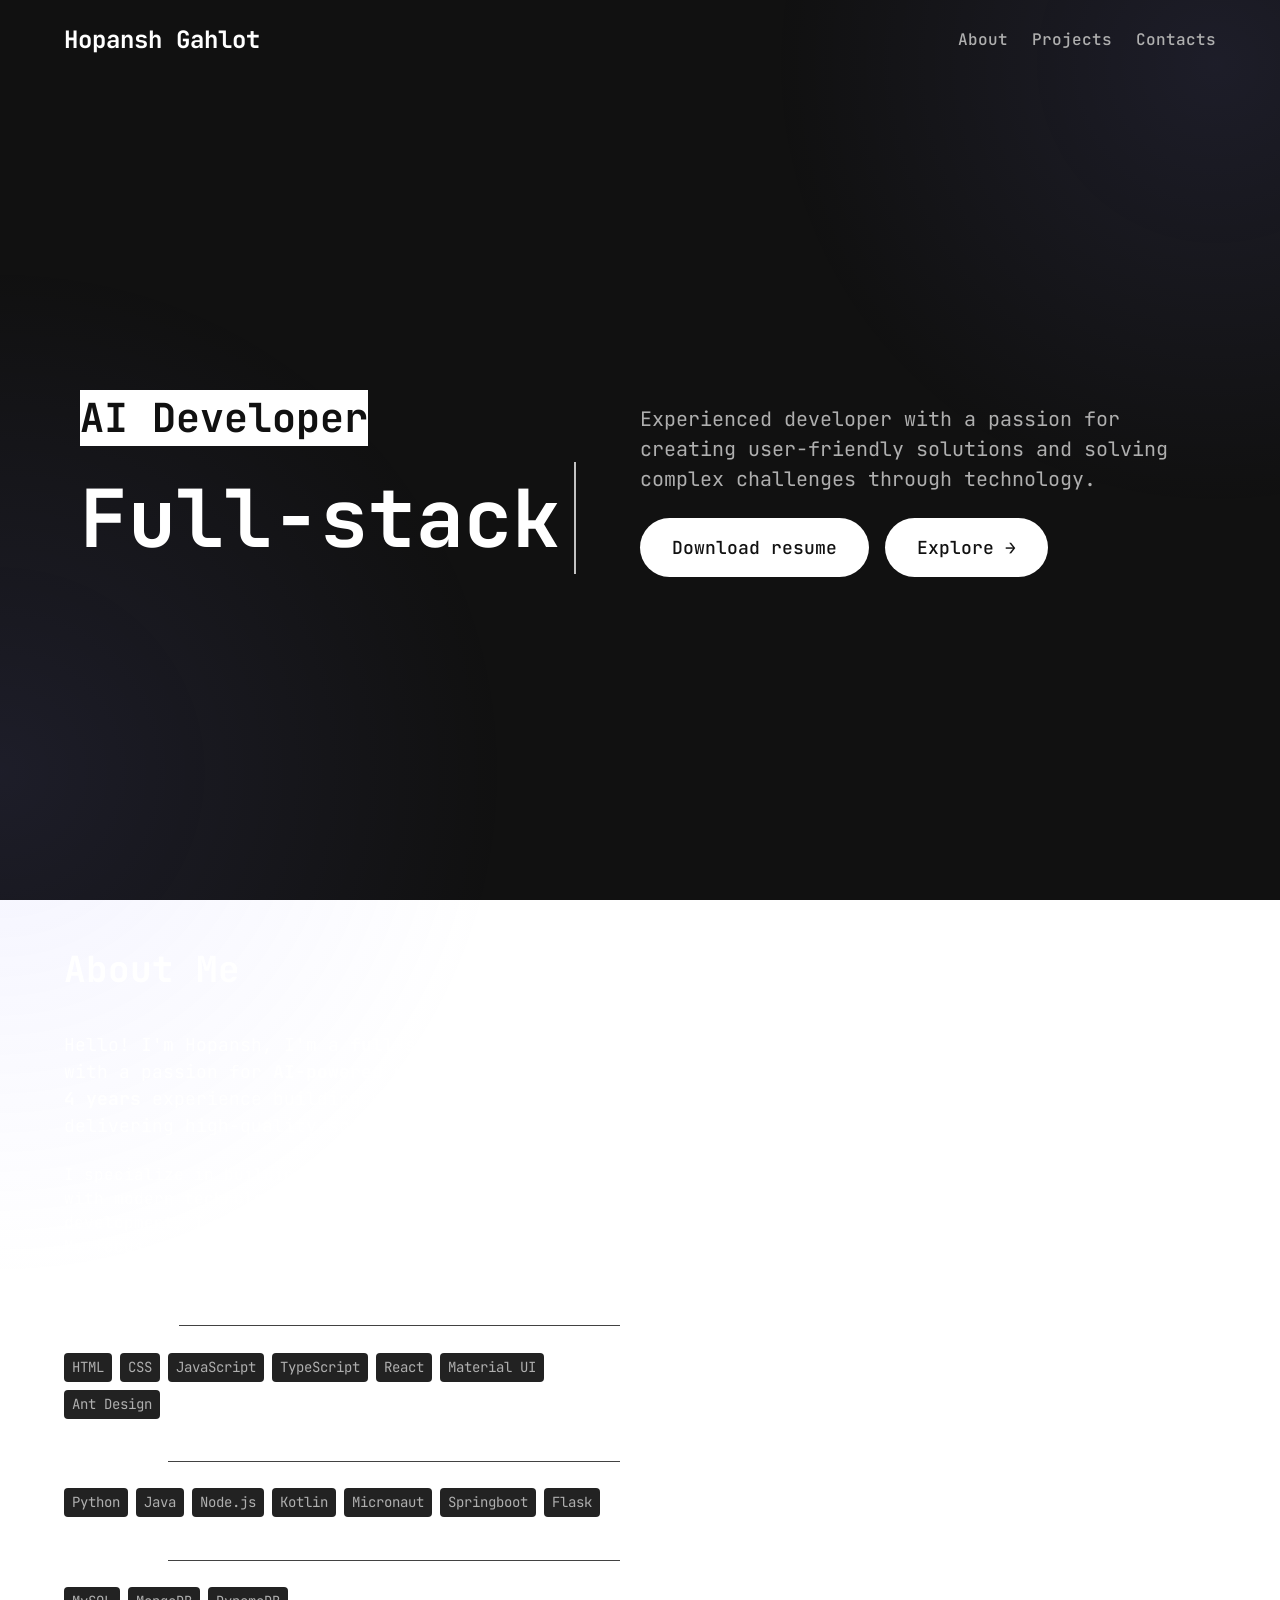
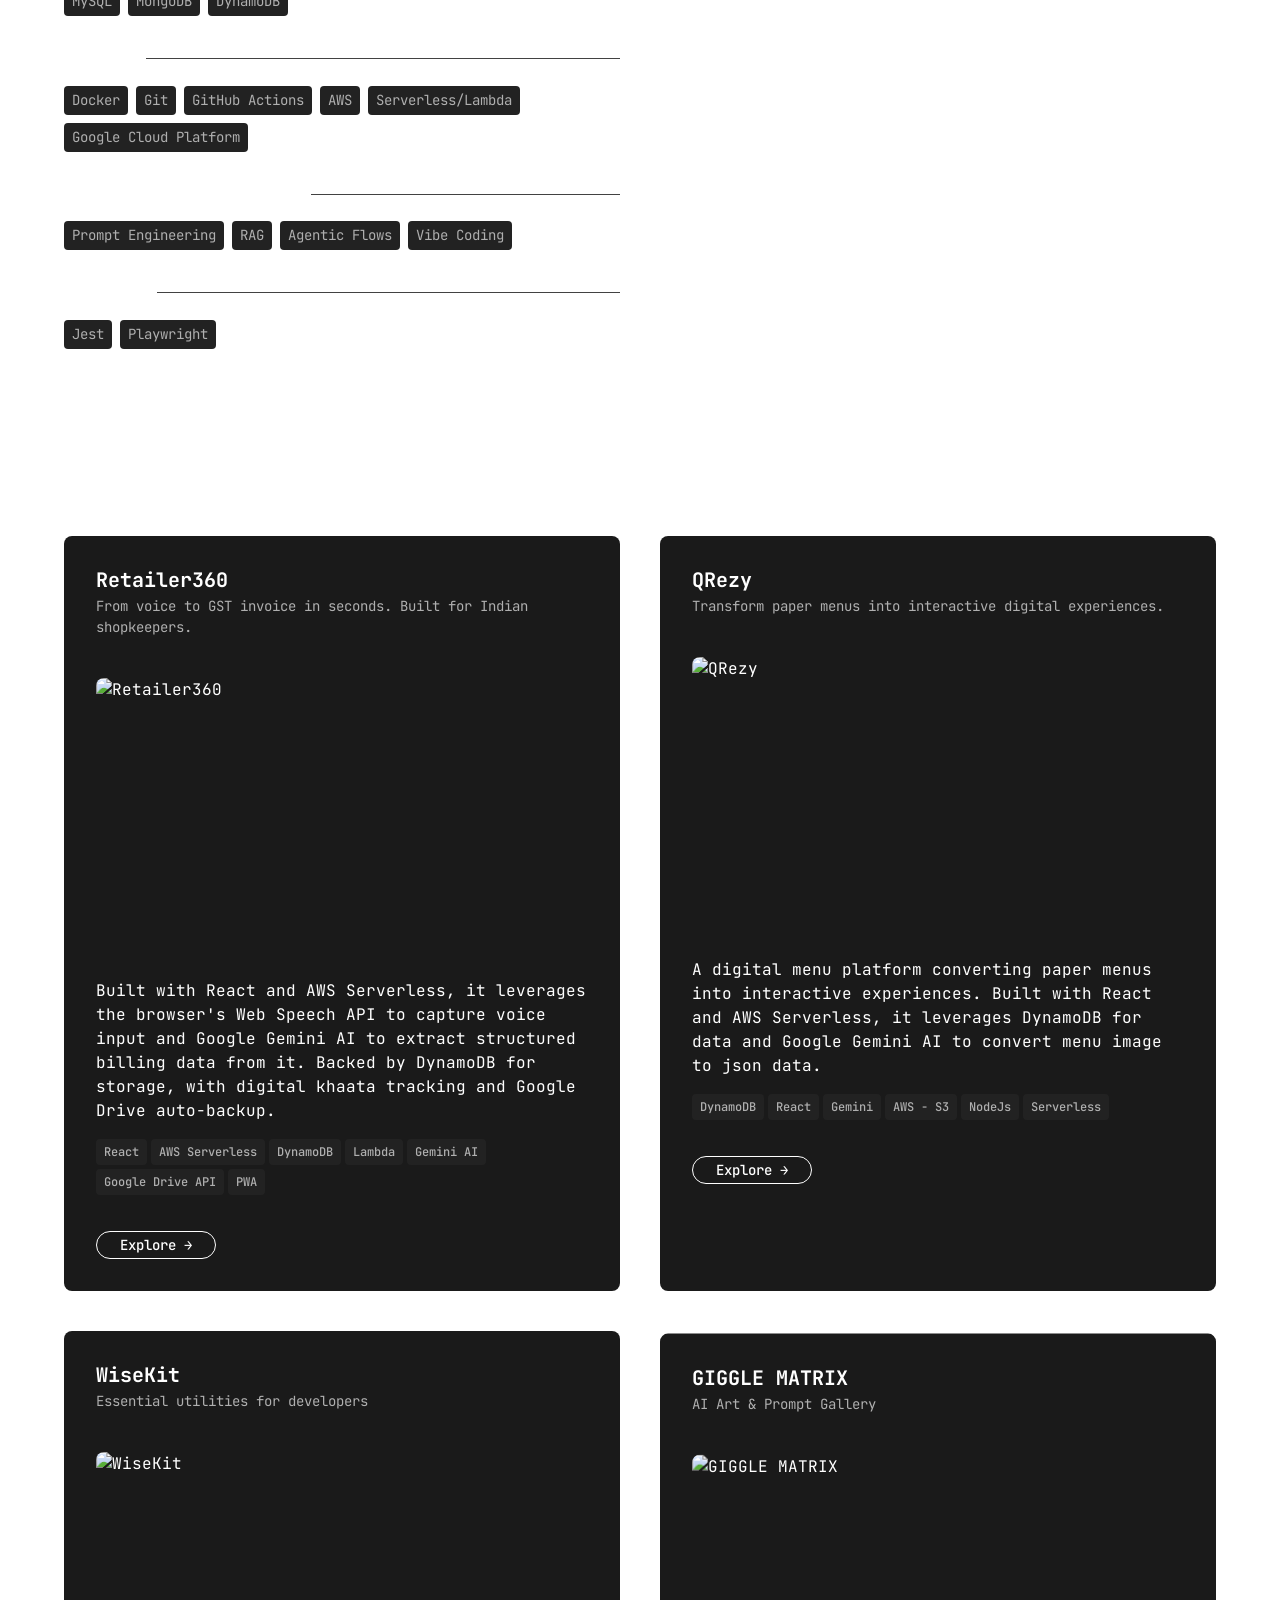
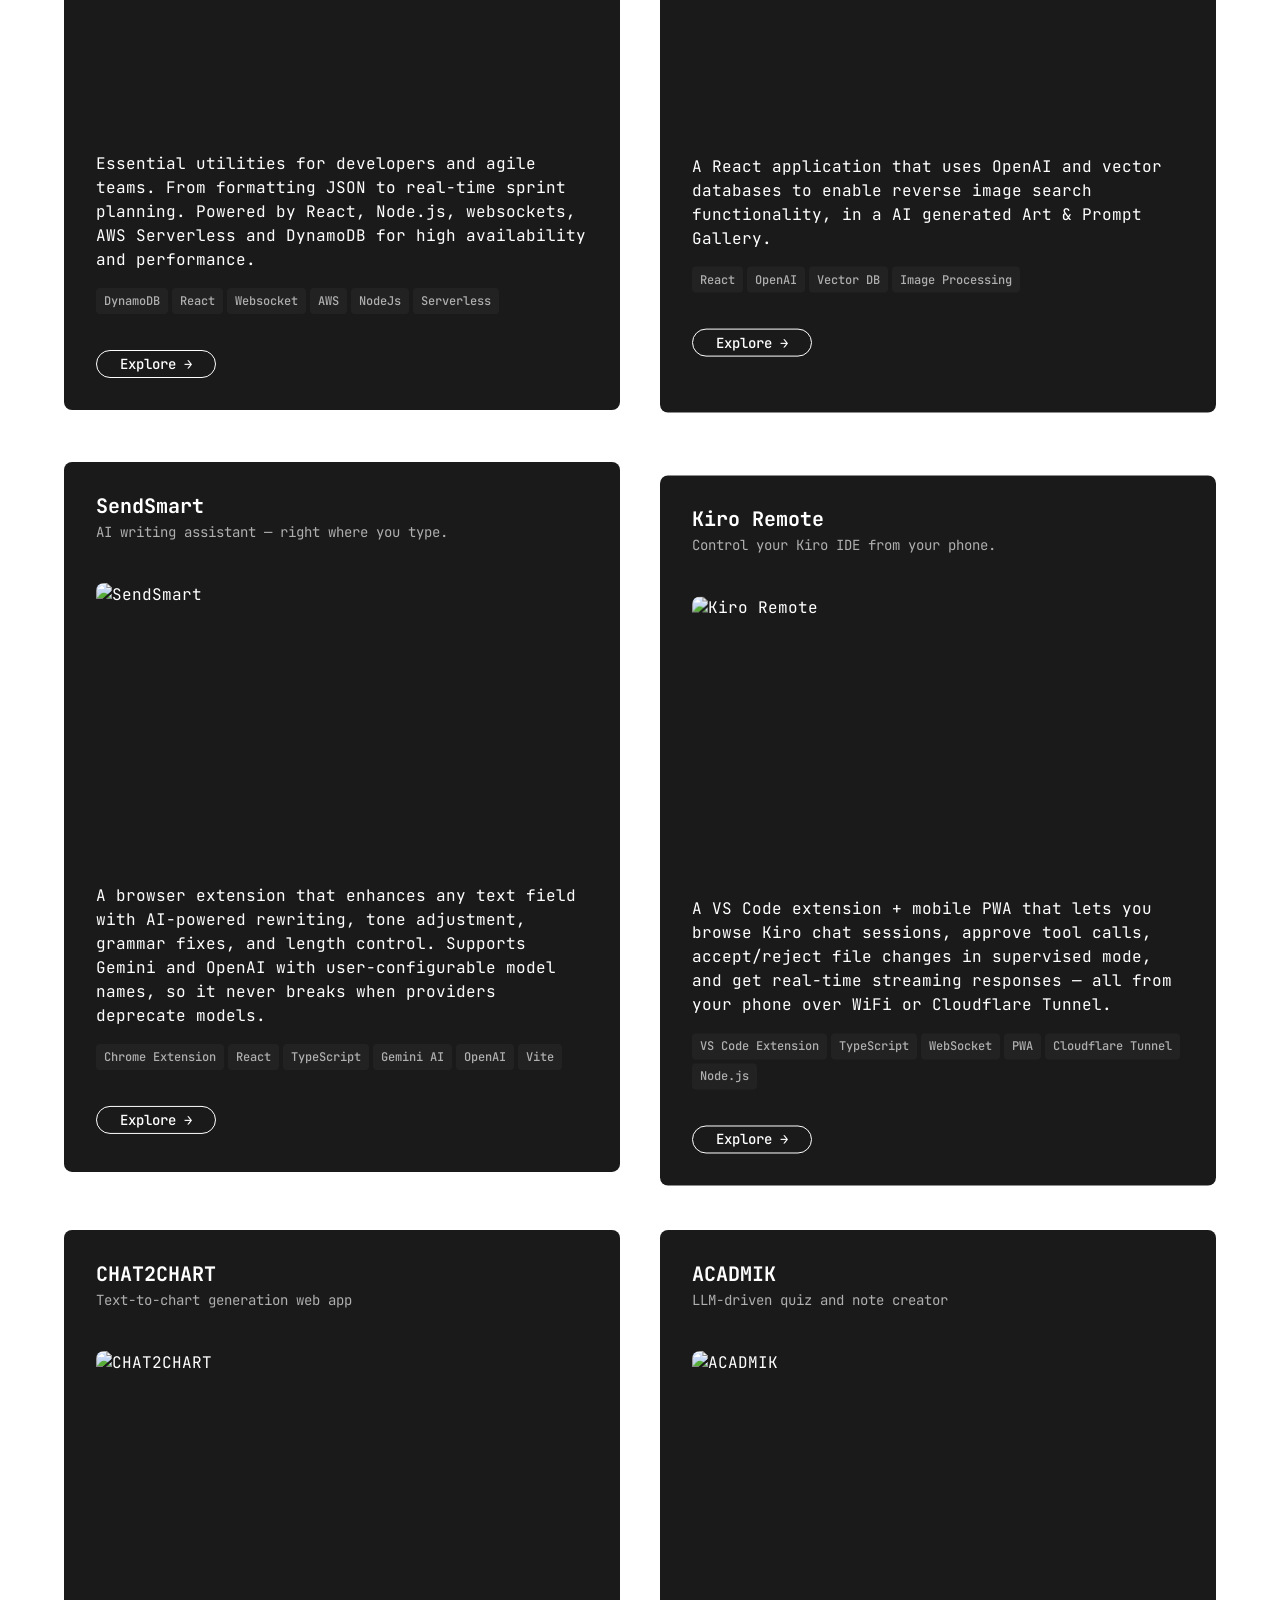
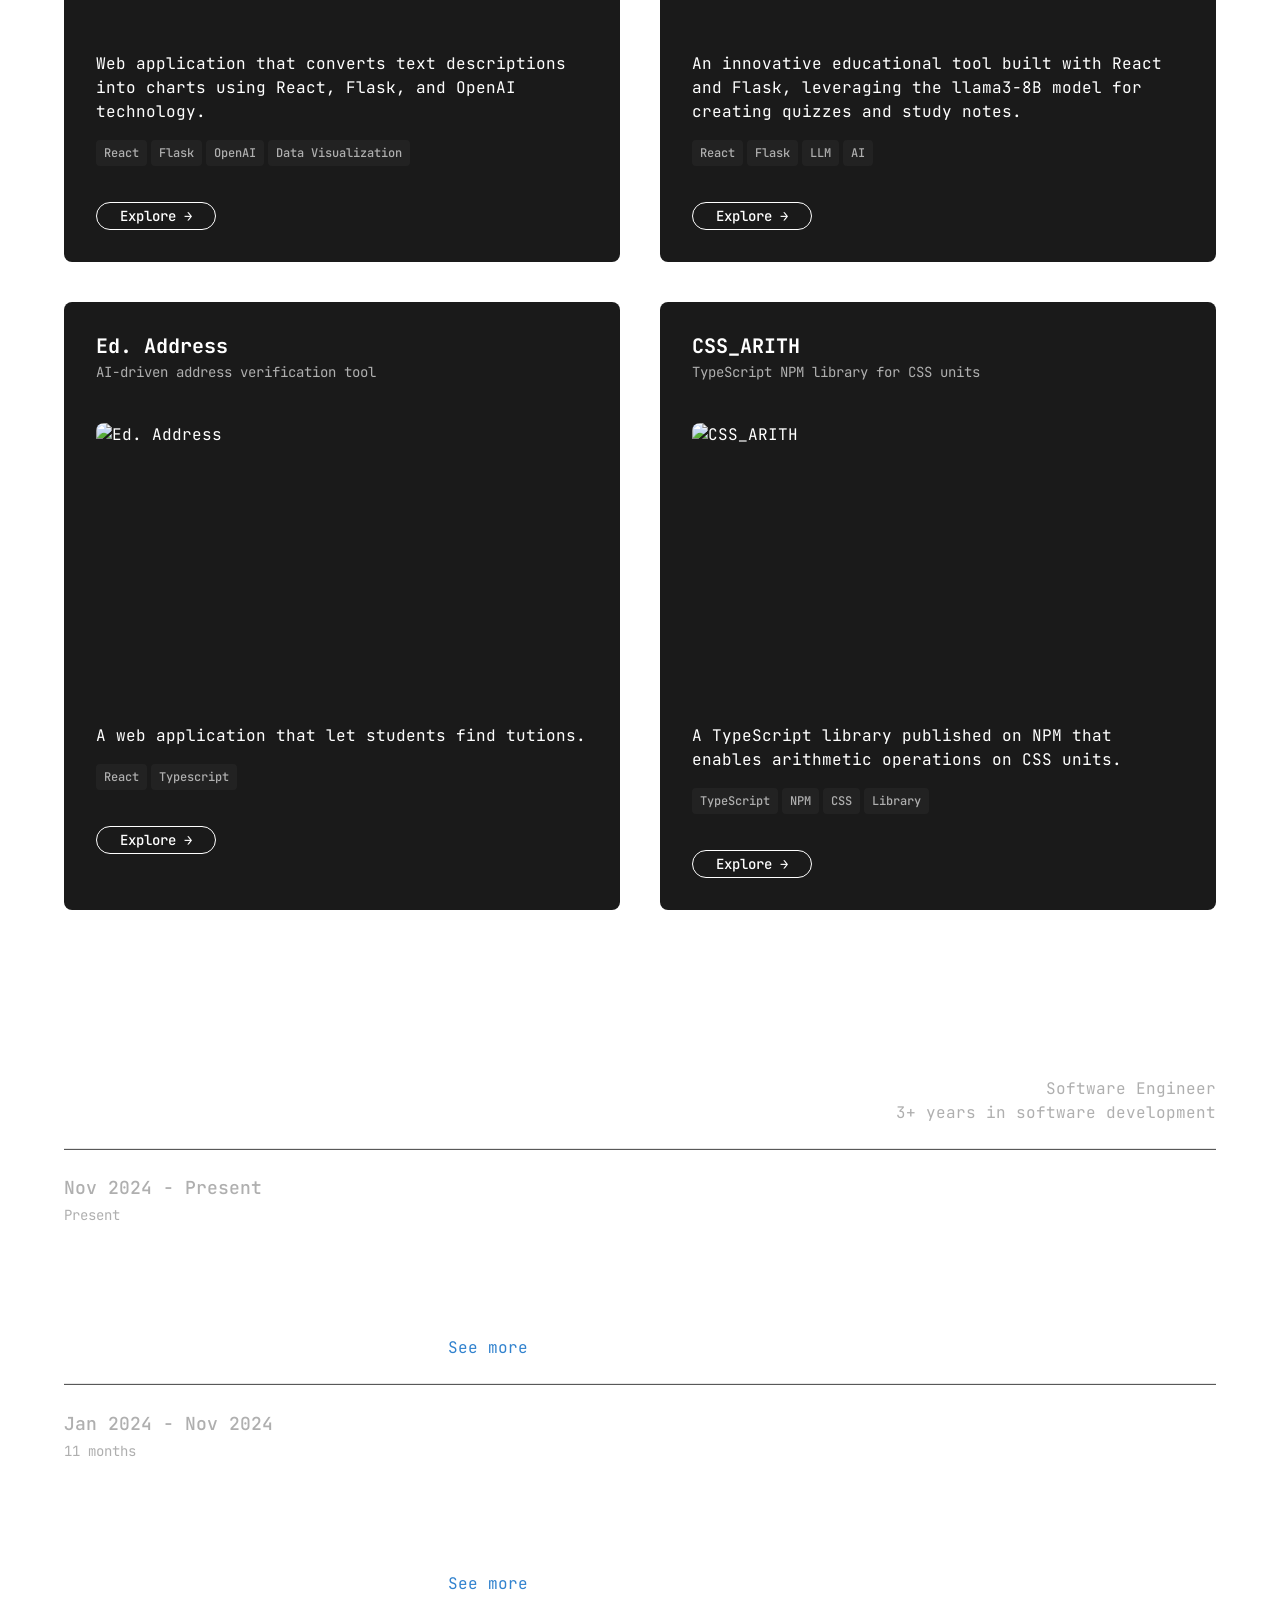
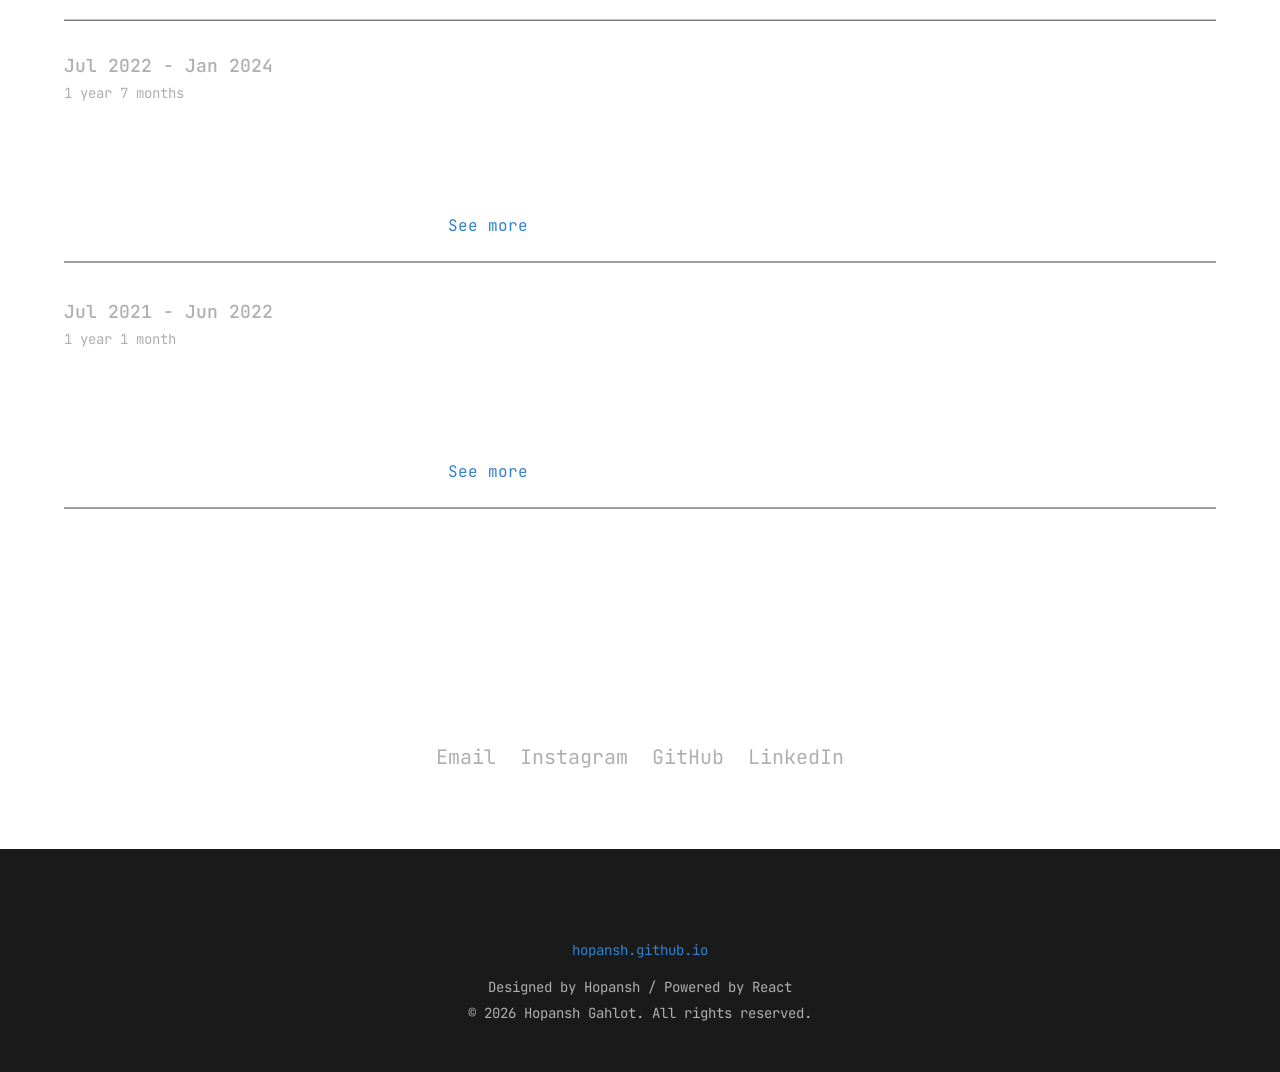
==== commit 8cdf30b8: "Deploy portfolio build as main page" ====
--- a/index.html
+++ b/index.html
@@ -6,7 +6,7 @@
     <meta name="viewport" content="width=device-width, initial-scale=1.0" />
     <title>Hopansh Gahlot | SE</title>
     <meta name="description" content="Professional portfolio of a full-stack developer showcasing projects, skills, and experience">
-    <script type="module" crossorigin src="/assets/index-bZS_8VFr.js"></script>
+    <script type="module" crossorigin src="/assets/index-DHKPrl-l.js"></script>
   </head>
   <body>
     <div id="root"></div>
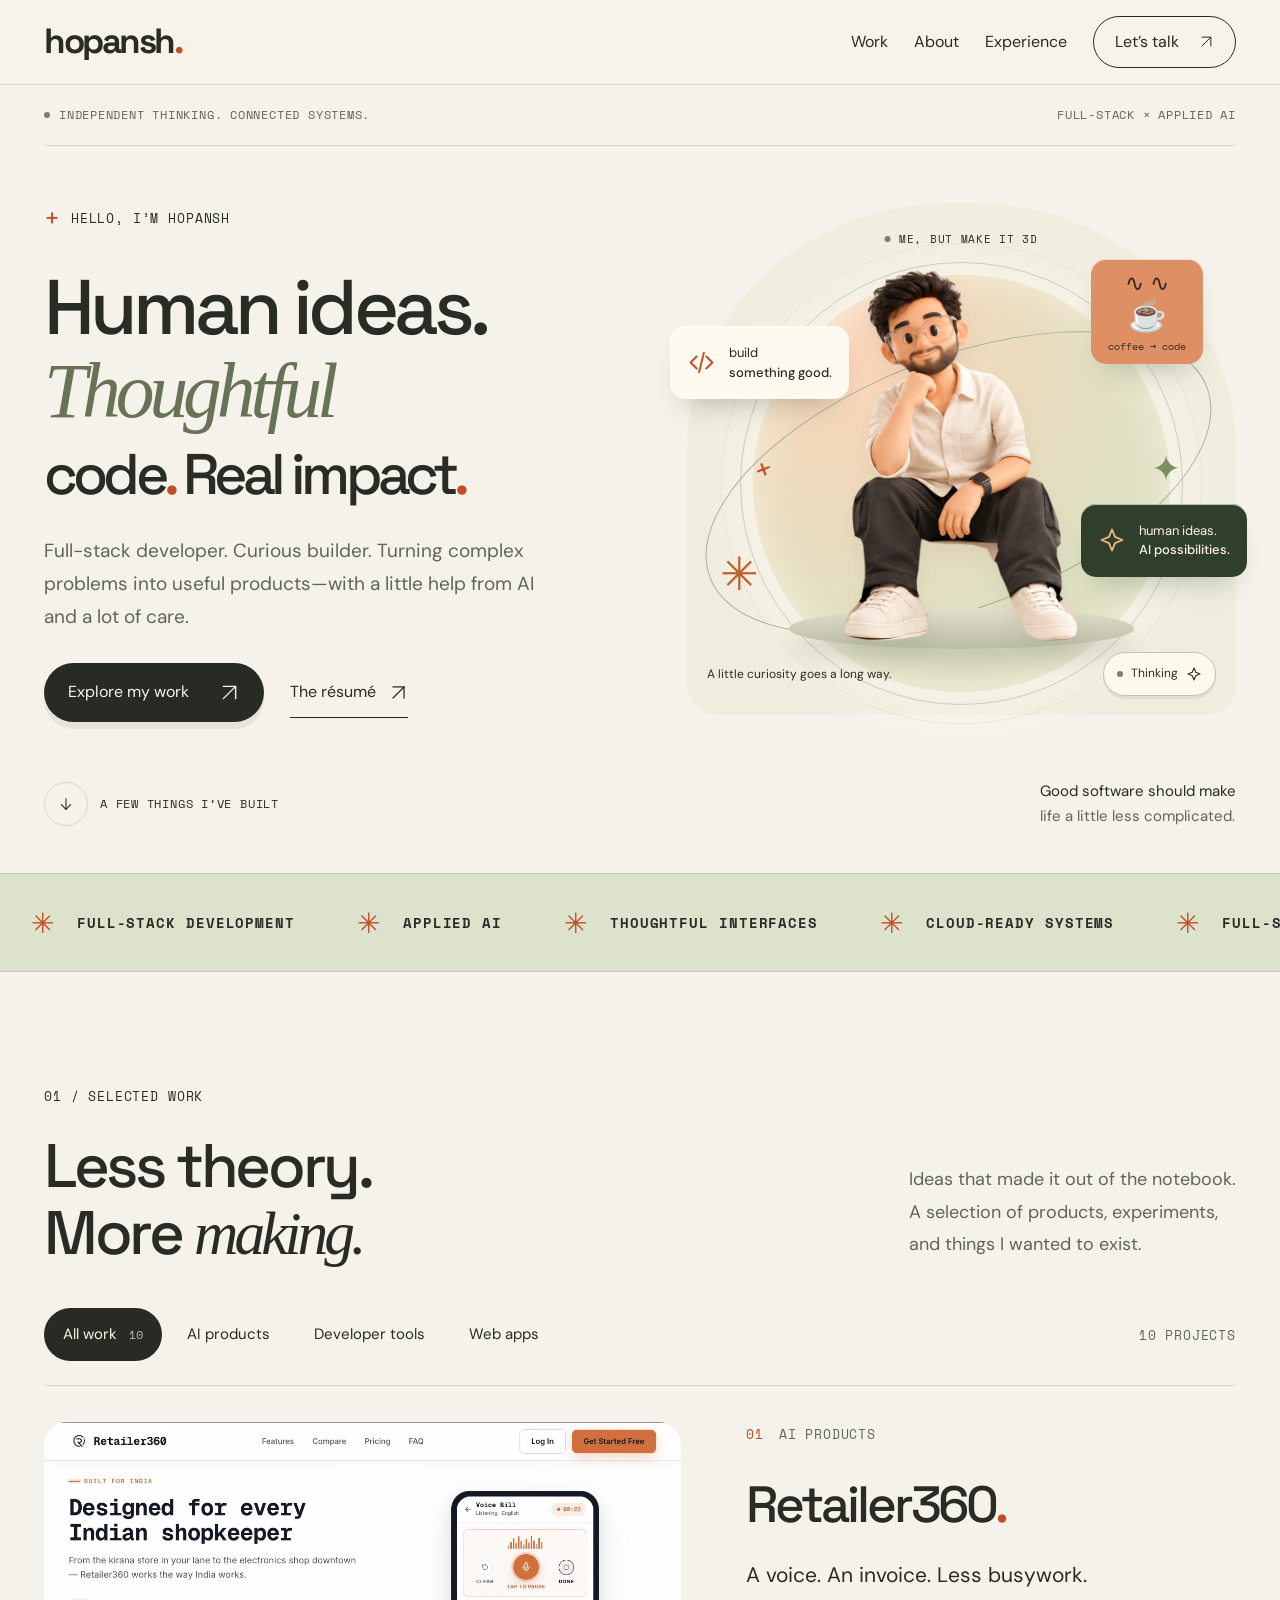
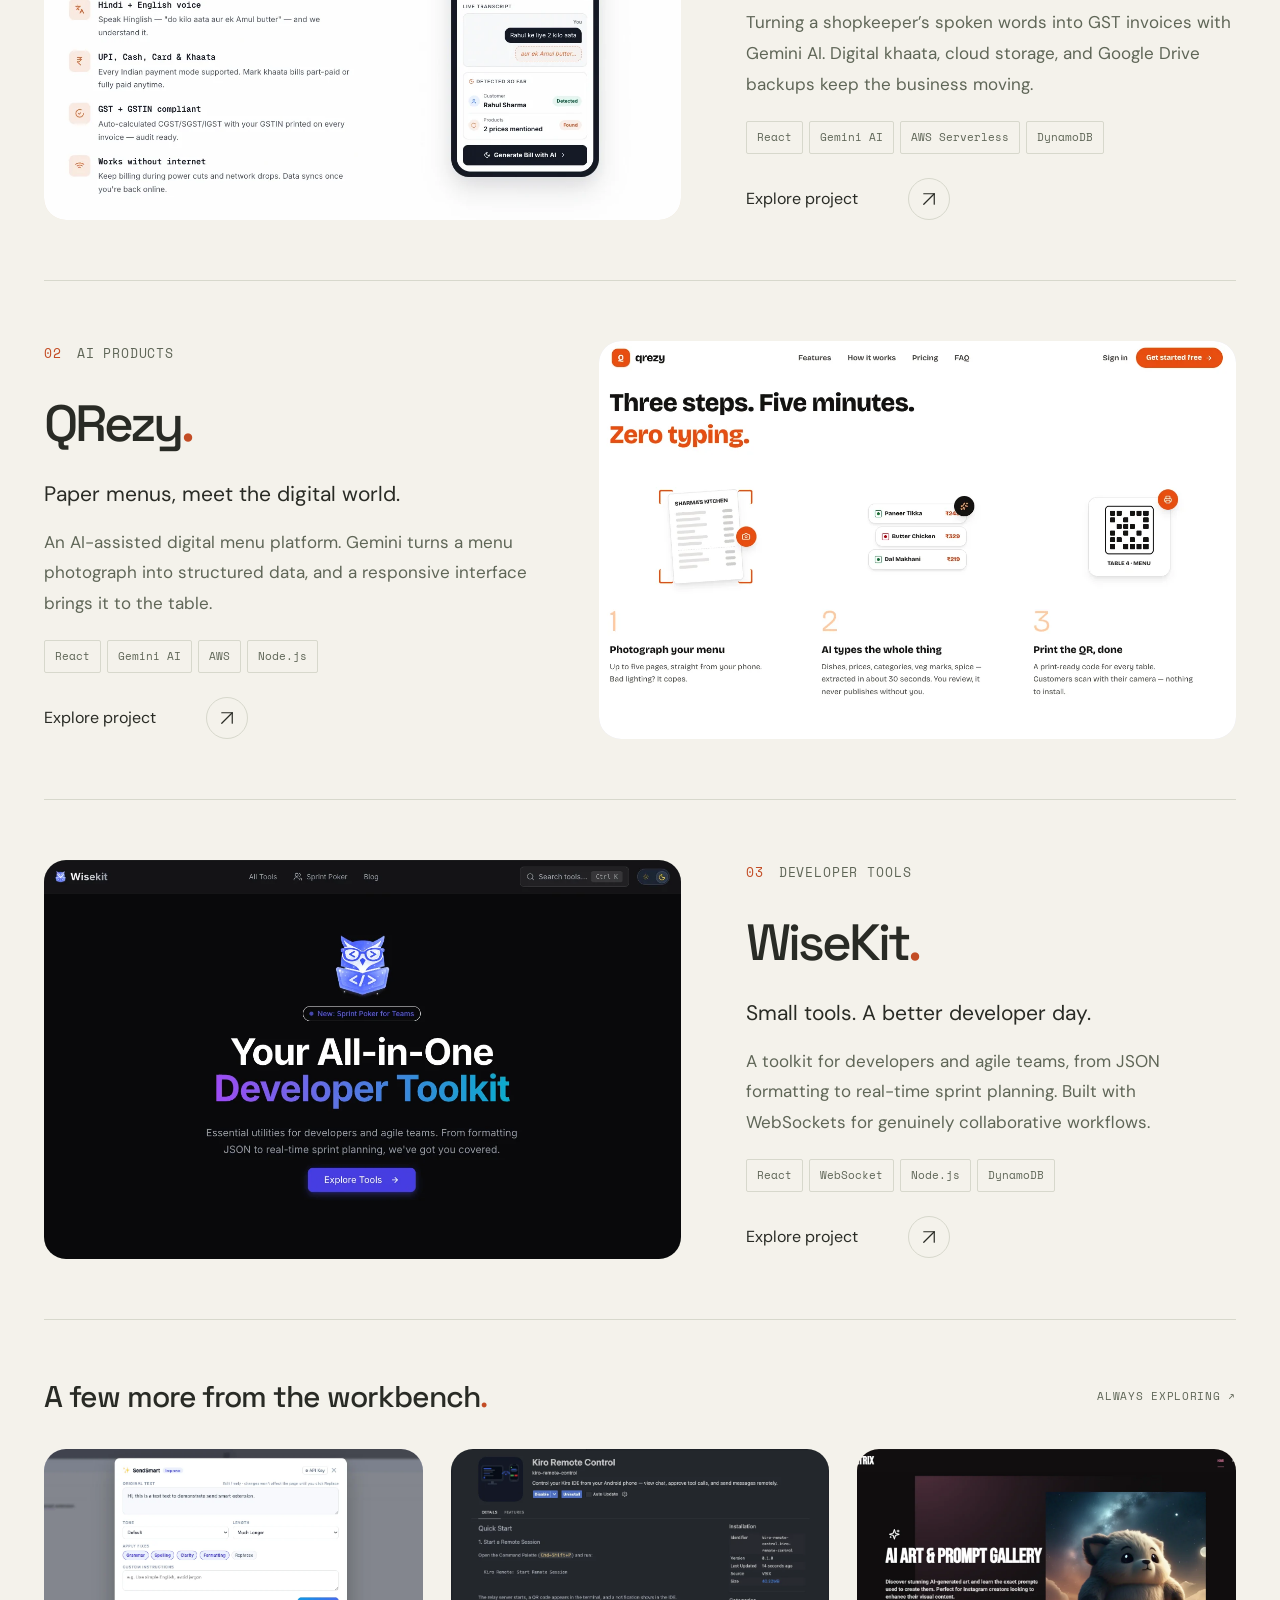
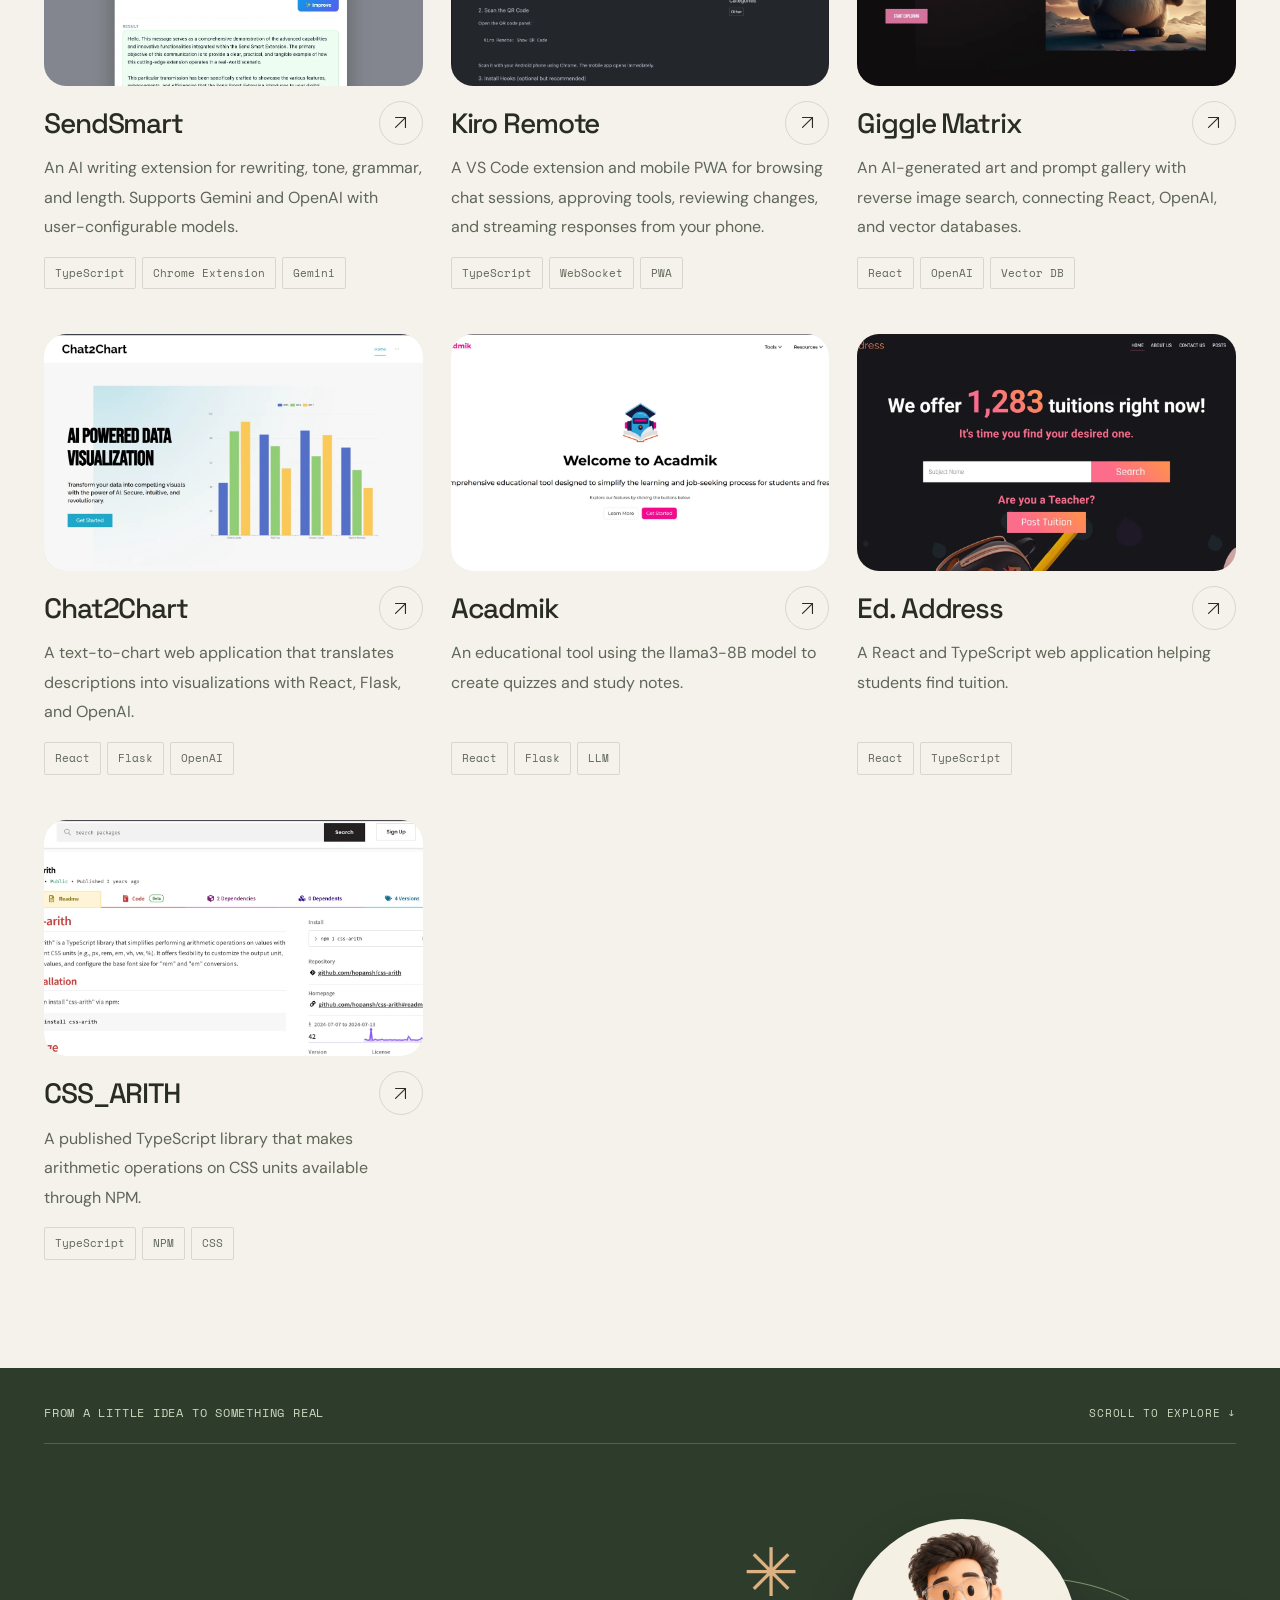
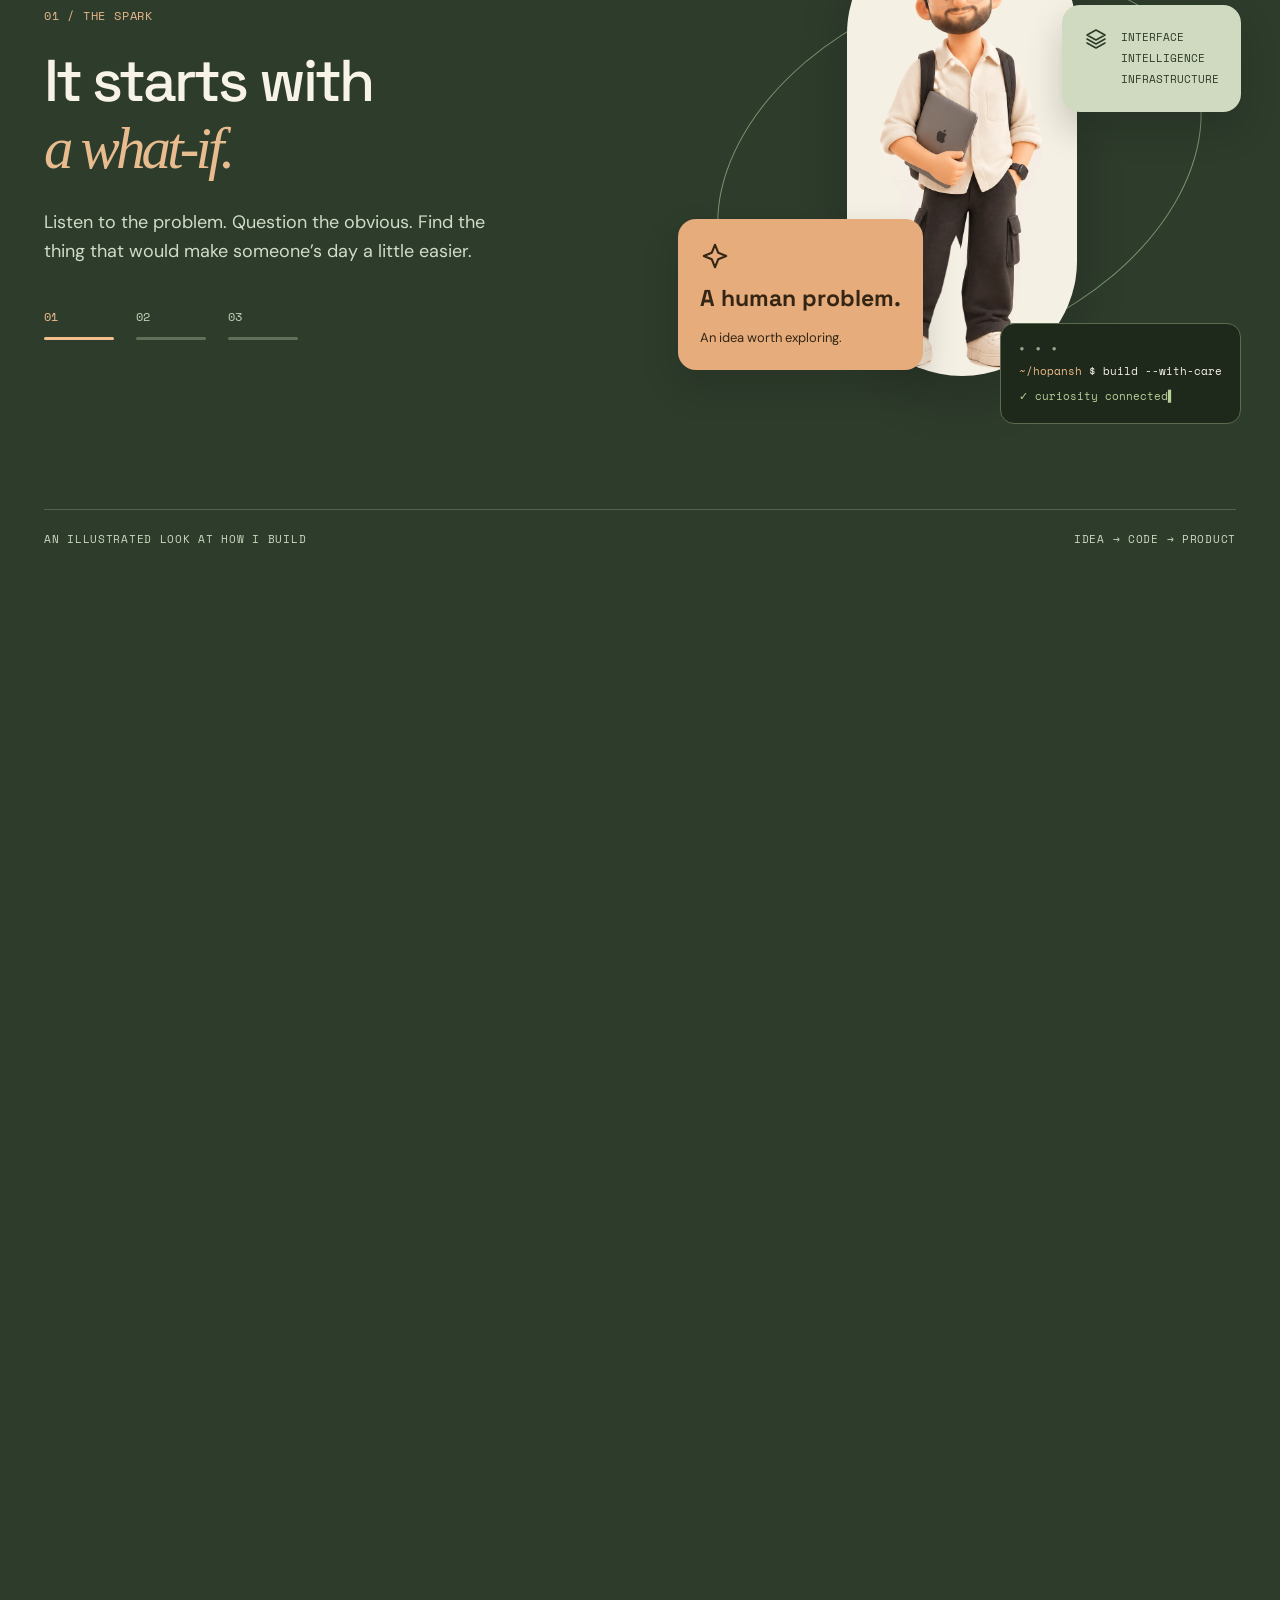
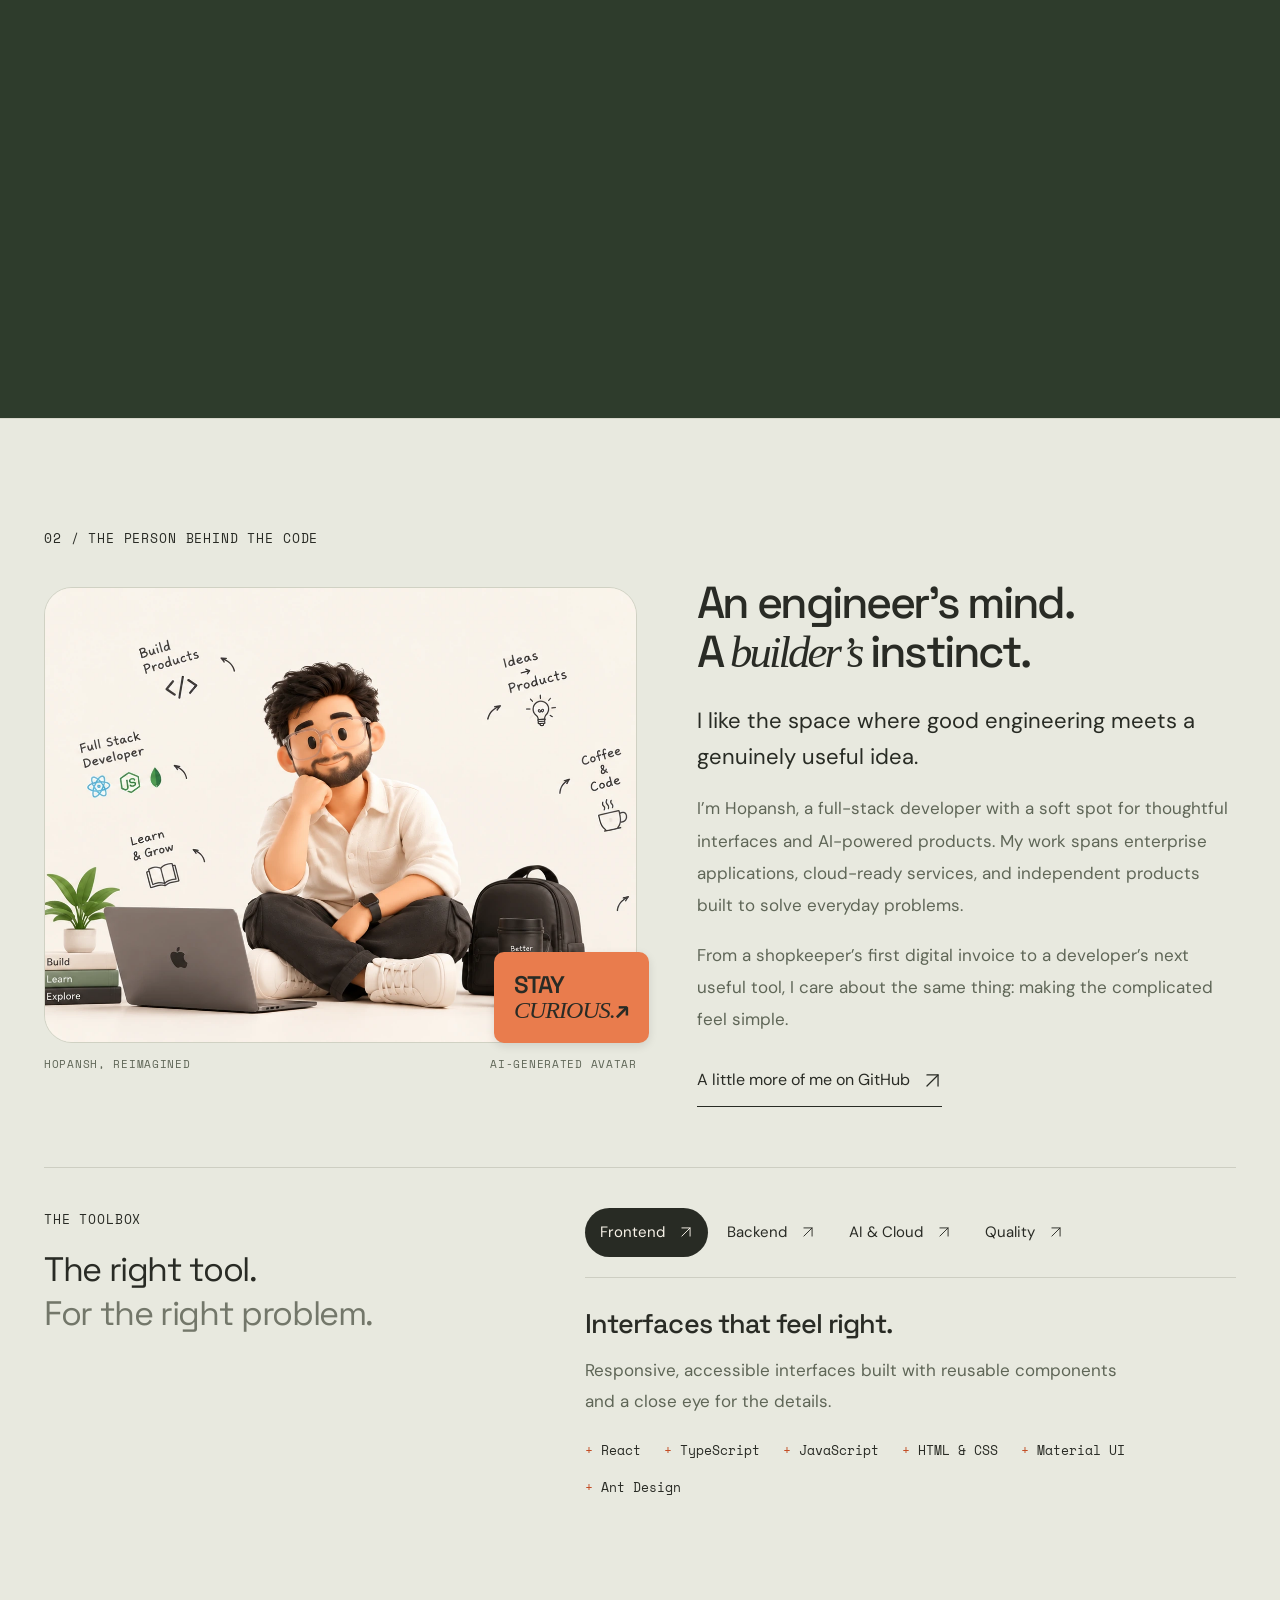
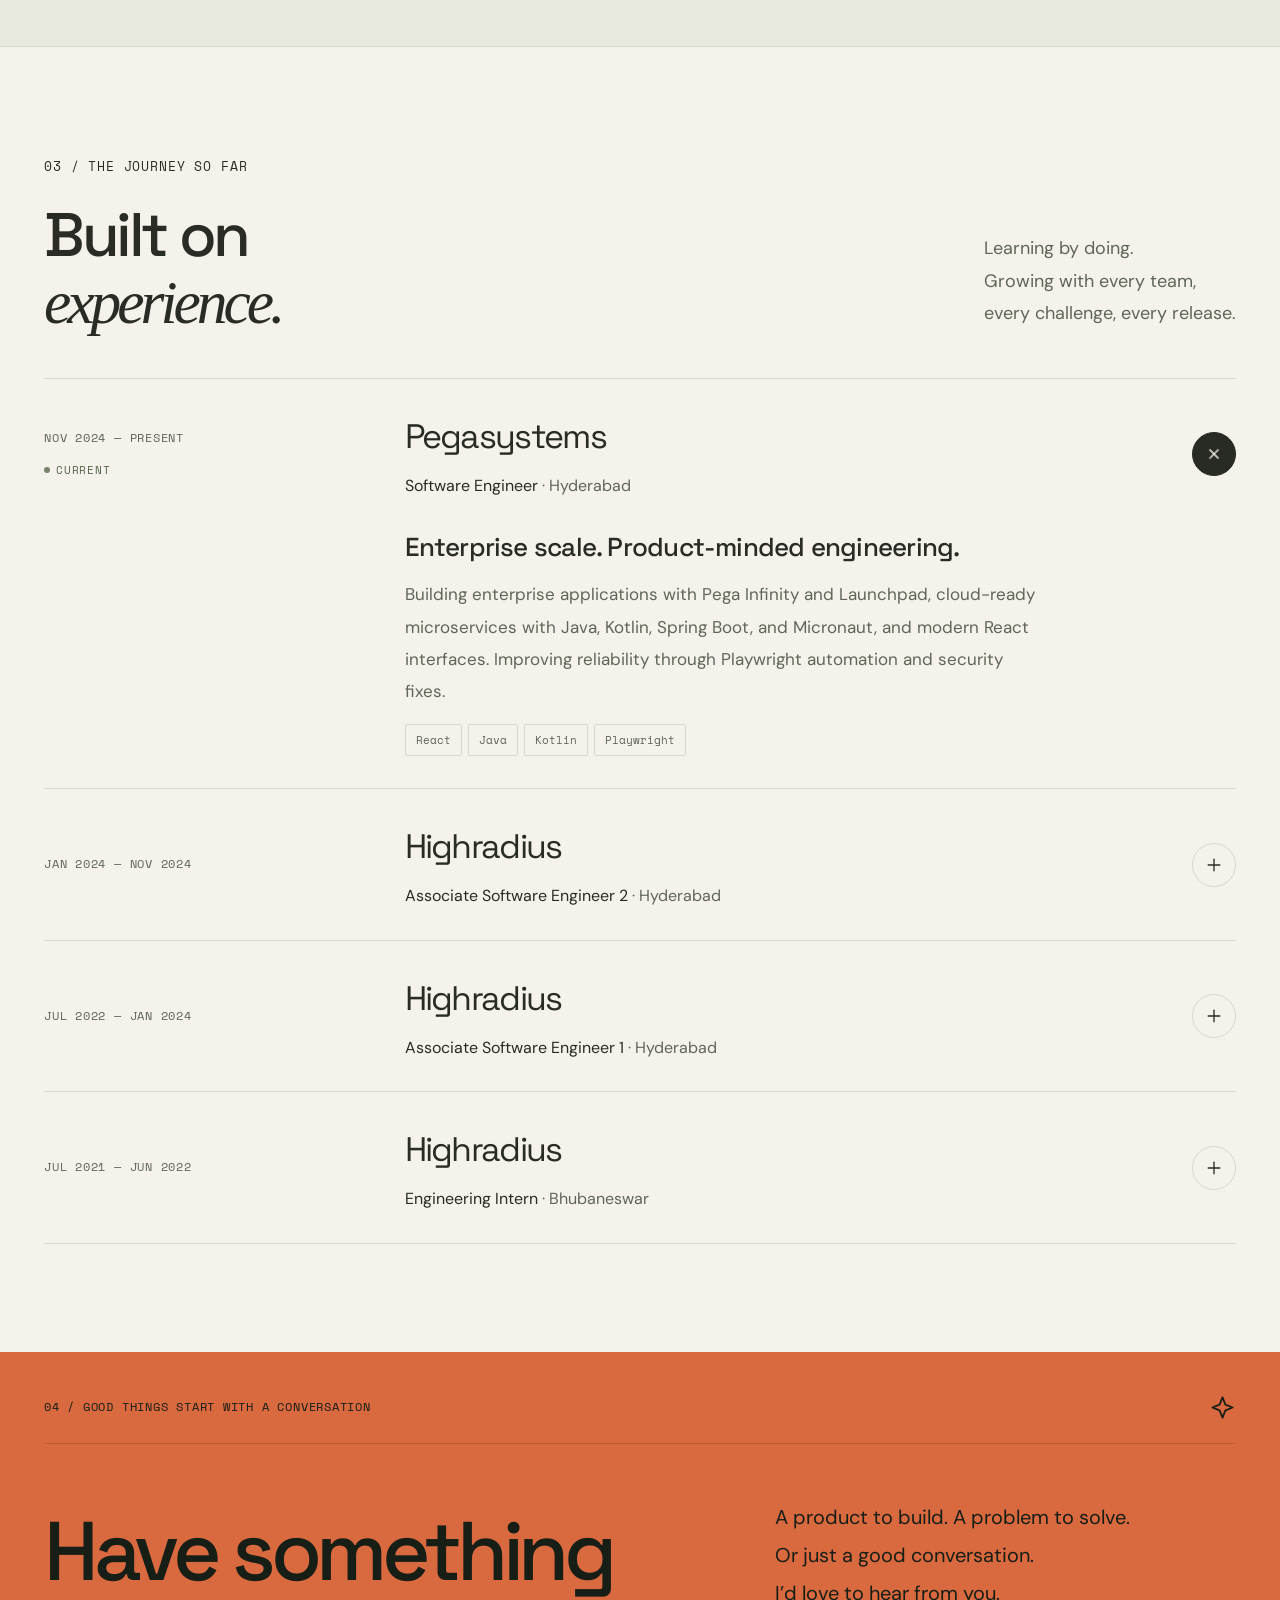
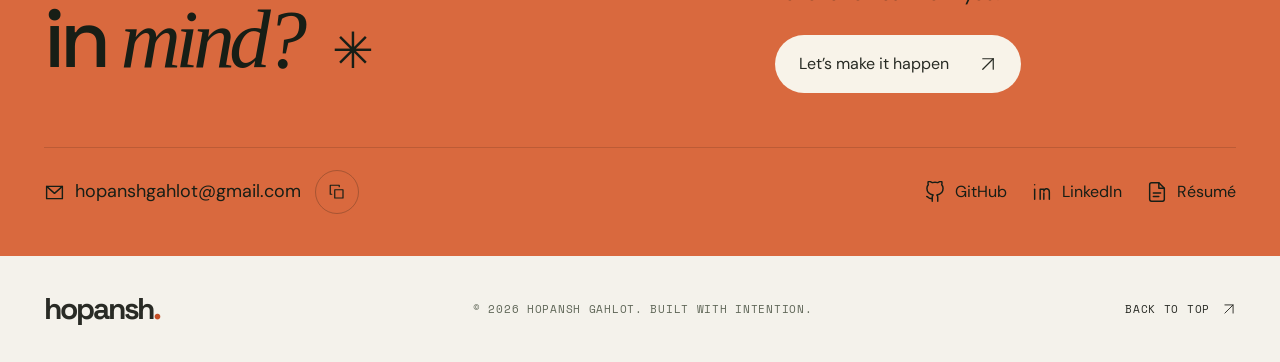
==== commit ef85b857: "Deploy portfolio v3 as primary; preserve v1 and v2" ====
--- a/index.html
+++ b/index.html
@@ -2,13 +2,18 @@
 <html lang="en">
   <head>
     <meta charset="UTF-8" />
-    <link rel="icon" type="image/svg+xml" href="/vite.svg" />
     <meta name="viewport" content="width=device-width, initial-scale=1.0" />
-    <title>Hopansh Gahlot | SE</title>
-    <meta name="description" content="Professional portfolio of a full-stack developer showcasing projects, skills, and experience">
-    <script type="module" crossorigin src="/assets/index-DHKPrl-l.js"></script>
+    <meta name="theme-color" content="#f4f2eb" />
+    <meta name="description" content="Hopansh Gahlot — full-stack developer building useful AI-powered products. Explore selected work, engineering experience, and the tools behind the ideas." />
+    <link rel="icon" type="image/svg+xml" href="./favicon.svg" />
+    <link rel="preconnect" href="https://fonts.googleapis.com" />
+    <link rel="preconnect" href="https://fonts.gstatic.com" crossorigin />
+    <link href="https://fonts.googleapis.com/css2?family=DM+Sans:wght@400;500;600;700&family=Space+Grotesk:wght@400;500;600;700&family=Space+Mono:wght@400;700&display=swap" rel="stylesheet" />
+    <title>Hopansh Gahlot — Developer & Product Builder</title>
+    <script type="module" crossorigin src="./assets/index-DxJ2xeoC.js"></script>
+    <link rel="stylesheet" crossorigin href="./assets/index-D8YACvqa.css">
   </head>
   <body>
     <div id="root"></div>
   </body>
-</html>+</html>
--- a/assets/index-D8YACvqa.css
+++ b/assets/index-D8YACvqa.css
@@ -0,0 +1 @@
+@charset "UTF-8";:root{font-family:DM Sans,Arial,sans-serif;color:#292b25;background:#f4f2eb;font-synthesis:none;text-rendering:optimizeLegibility;-webkit-font-smoothing:antialiased;--paper: #f4f2eb;--ink: #292b25;--muted: #65675e;--orange: #d94920;--line: #d8d7cd;--heading: "Space Grotesk", Arial, sans-serif;--mono: "Space Mono", monospace;--header-height: 84px}*{box-sizing:border-box}html{scroll-behavior:smooth;overflow-x:clip}body{margin:0;min-width:280px}button,a{-webkit-tap-highlight-color:transparent}button,input{font:inherit}button,a,summary{touch-action:manipulation}button{cursor:pointer}a{color:inherit;text-decoration:none}button{color:inherit}img{display:block;max-width:100%}svg{flex-shrink:0}h1,h2,h3,h4,p{margin:0}h1,h2,h3,h4{font-family:var(--heading);font-weight:500}ul{list-style:none;padding:0;margin:0}::selection{background:#f8b28c;color:var(--ink)}:focus-visible{outline:2px solid var(--orange);outline-offset:5px}section[id]{scroll-margin-top:calc(var(--header-height) + 24px)}.container{width:min(100% - 112px,1320px);margin-inline:auto}.section-space{padding-block:108px}.mono,.eyebrow{font-family:var(--mono);font-size:13px;font-weight:400;letter-spacing:.065em;line-height:1.7}.eyebrow{margin-bottom:30px}.orange{color:var(--orange)}.serif-word{font-family:Georgia,Times New Roman,serif;font-style:italic;font-weight:400;letter-spacing:-.065em}.skip-link{position:fixed;top:10px;left:10px;padding:14px 20px;z-index:100;color:#fff;background:var(--ink);transform:translateY(-200%)}.skip-link:focus{transform:translateY(0)}.site-header{position:sticky;top:0;z-index:50;background:#f4f2ebf0;-webkit-backdrop-filter:blur(16px);backdrop-filter:blur(16px);border-bottom:1px solid var(--line)}.header-inner{display:flex;align-items:center;justify-content:space-between;height:var(--header-height);gap:24px}.brand{font-family:var(--heading);font-size:34px;font-weight:700;letter-spacing:-.07em;display:inline-flex;align-items:baseline}.brand-dot{color:var(--orange)}.navigation{display:flex;align-items:center;gap:35px;font-size:16px;margin-left:auto}.navigation a:not(.nav-contact){padding-block:14px;position:relative}.navigation a:not(.nav-contact):after{content:"";height:1px;background:var(--ink);position:absolute;left:0;right:0;bottom:8px;transform:scaleX(0);transform-origin:left;transition:transform .25s}.navigation a:hover:after{transform:scaleX(1)}.nav-contact{display:inline-flex;align-items:center;gap:20px;padding:12px 17px;border:1px solid var(--ink);border-radius:2px;min-height:44px}.nav-contact:hover{background:var(--ink);color:var(--paper)}.menu-toggle{display:none;border:1px solid var(--line);background:transparent;width:44px;height:44px;align-items:center;justify-content:center}.hero-topline{display:flex;justify-content:space-between;gap:24px;border-bottom:1px solid var(--line);padding-block:24px;color:var(--muted)}.hero-topline>span:first-child{display:flex;align-items:center;gap:9px}.status-dot{display:inline-block;background:#78816c;width:6px;height:6px;border-radius:50%;flex-shrink:0}.hero-layout{display:grid;grid-template-columns:1.1fr 1fr;gap:50px;align-items:center;padding-block:60px 42px}.hero-copy{min-width:0}.hero-copy .eyebrow{display:flex;gap:10px;align-items:center;margin-bottom:26px}.tiny-cross{color:var(--orange);font-family:var(--heading);font-size:26px}.hero h1{font-size:clamp(54px,6.8vw,94px);line-height:1.02;letter-spacing:-.065em}.hero-description{margin-top:28px;max-width:370px;font-size:18px;line-height:1.8;color:var(--muted)}.hero-actions{display:flex;align-items:center;flex-wrap:wrap;gap:26px;margin-top:30px}.button{display:inline-flex;align-items:center;justify-content:space-between;gap:30px;min-height:49px;padding:15px 20px;border-radius:2px;font-size:16px;transition:background .2s,transform .2s}.button:hover{transform:translateY(-3px)}.button-dark{background:var(--ink);color:var(--paper)}.button-dark:hover{background:#44473c}.text-link{display:inline-flex;align-items:center;gap:13px;font-size:16px;padding-block:12px;border-bottom:1px solid var(--ink)}.hero-bottom{display:flex;justify-content:space-between;align-items:center;gap:30px;padding-block:24px 32px}.scroll-cue{display:inline-flex;gap:12px;align-items:center;font-size:12px}.scroll-circle{display:inline-flex;justify-content:center;align-items:center;width:34px;height:34px;border:1px solid var(--line);border-radius:50%}.hero-bottom>p{font-size:15px;line-height:1.7}.hero-bottom>p span{color:var(--muted)}.specialty-strip{border-block:1px solid var(--line);background:#edede4}.specialty-strip .container{display:flex;justify-content:space-between;flex-wrap:wrap;gap:16px;padding-block:23px}.specialty-strip .mono{display:inline-flex;gap:13px;align-items:center;font-size:12px}.specialty-strip .mono>span{color:var(--orange);font-size:16px}.section-header{display:flex;align-items:flex-end;justify-content:space-between;gap:40px;margin-bottom:42px}.section-header h2,.about-copy h2{font-size:clamp(42px,4.5vw,64px);line-height:1.09;letter-spacing:-.055em}.section-header .eyebrow{margin-bottom:25px}.section-intro{color:var(--muted);font-size:17px;line-height:1.8;padding-bottom:6px}.work-toolbar{display:flex;justify-content:space-between;align-items:center;gap:16px;padding-bottom:24px;margin-bottom:36px;border-bottom:1px solid var(--line)}.project-filters{display:flex;flex-wrap:wrap;gap:6px}.project-filters button{border:1px solid transparent;border-radius:3px;background:transparent;padding:12px 15px;font-size:15px;min-height:44px;display:inline-flex;gap:12px;align-items:center}.project-filters button:hover{border-color:var(--line)}.project-filters button.is-active{background:var(--ink);color:var(--paper)}.project-filters button>span{font-family:var(--mono);font-size:12px;opacity:.7}.project-count{color:var(--muted);white-space:nowrap}.featured-projects{display:grid;gap:46px}.featured-project{display:grid;grid-template-columns:1.3fr 1fr;gap:54px;align-items:center;border-bottom:1px solid var(--line);padding-bottom:46px}.featured-project:nth-child(2){grid-template-columns:1fr 1.3fr}.featured-project:nth-child(2) .project-image-link{order:2}.featured-project:nth-child(2) .project-copy{order:1}.project-preview{width:100%;aspect-ratio:1.6;display:flex;align-items:center;justify-content:center;overflow:hidden;border-radius:3px}.preview-sand{background:#e8dbc7}.preview-lavender{background:#dedde7}.preview-sage{background:#d8ded0}.project-preview>img{width:100%;height:100%;object-fit:cover;object-position:top}.preview-fallback{width:100%;height:100%;display:flex;flex-direction:column;justify-content:center;align-items:center;padding:22px;gap:12px;text-align:center}.preview-fallback strong{font-family:var(--heading);font-size:34px}.preview-fallback>span{font-size:15px;color:var(--muted)}.project-copy{min-width:0}.project-index{display:flex;gap:15px;text-transform:uppercase;color:var(--muted);margin-bottom:18px;font-size:12px}.project-index>span:first-child{color:var(--orange)}.project-copy h3{font-size:48px;letter-spacing:-.06em;margin-bottom:12px}.project-headline{font-size:18px;margin-bottom:16px}.project-description{font-size:16px;line-height:1.85;color:var(--muted);max-width:370px}.tags{display:flex;flex-wrap:wrap;gap:6px;margin-top:22px}.tags li{font-family:var(--mono);font-size:12px;line-height:1.7;padding:5px 8px;border:1px solid var(--line);border-radius:2px;color:var(--muted)}.project-link{display:inline-flex;align-items:center;justify-content:space-between;gap:50px;margin-top:24px;font-size:15px}.project-link>span,.circle-link{border:1px solid var(--line);border-radius:50%;width:42px;height:42px;display:inline-flex;align-items:center;justify-content:center;transition:background .2s}.project-link:hover>span,.circle-link:hover{background:var(--ink);color:var(--paper)}.project-archive{margin-top:52px}.archive-heading{display:flex;align-items:center;justify-content:space-between;gap:24px;margin-bottom:28px}.archive-heading h3{font-size:28px;letter-spacing:-.035em}.archive-heading .mono{color:var(--muted);font-size:12px}.archive-grid{display:grid;grid-template-columns:repeat(3,minmax(0,1fr));gap:40px 26px}.archive-card{display:flex;flex-direction:column;min-width:0}.archive-card-heading{display:flex;justify-content:space-between;align-items:center;gap:12px;margin-top:14px;margin-bottom:7px}.archive-card h4{font-size:26px;letter-spacing:-.04em}.archive-card .circle-link{width:44px;height:44px}.archive-card>p{font-size:15px;line-height:1.85;color:var(--muted)}.archive-card>.tags{margin-top:auto;padding-top:15px}.about-section{background:#e8e9df;border-block:1px solid var(--line)}.about-layout{display:grid;grid-template-columns:.85fr 1.2fr;gap:80px;align-items:center}.portrait-wrap{position:relative;margin-bottom:26px}.portrait-wrap>img{width:100%;height:auto;aspect-ratio:.95;object-fit:cover;object-position:46% 40%;filter:grayscale(100%);border-radius:3px}.portrait-sticker{position:absolute;background:#e97c4d;color:#292b25;bottom:20px;right:-20px;padding:20px;font-family:var(--heading);font-size:24px;font-weight:600;letter-spacing:-.04em;line-height:1.05;box-shadow:0 3px 10px #0000001c}.portrait-sticker>span{font-family:Georgia,serif;font-style:italic;font-weight:400}.portrait-caption{display:flex;justify-content:space-between;margin-top:12px;font-size:12px;color:var(--muted)}.about-copy h2{font-size:clamp(38px,3.9vw,55px);margin-bottom:26px}.about-copy>p{font-size:17px;color:var(--muted);line-height:1.9;margin-bottom:17px;max-width:470px}.about-copy>.about-lead{font-size:21px;color:var(--ink);line-height:1.65;max-width:400px}.about-copy>.text-link{margin-top:3px}.toolbox{border-top:1px solid #cdcec2;margin-top:60px;padding-top:40px;display:grid;grid-template-columns:.85fr 1.2fr;gap:80px}.toolbox-heading .eyebrow{margin-bottom:18px}.toolbox-heading>p:last-child{font-family:var(--heading);font-size:30px;letter-spacing:-.04em;line-height:1.3}.toolbox-heading>p:last-child span{color:#73776a}.skill-tabs{display:flex;flex-wrap:wrap;gap:4px;padding-bottom:20px;border-bottom:1px solid #cdcec2}.skill-tabs button{display:inline-flex;align-items:center;justify-content:center;gap:14px;padding:10px 13px;min-height:44px;border:0;font-size:15px;background:transparent;border-radius:2px}.skill-tabs button.is-active{background:var(--ink);color:var(--paper)}.skill-tabs button:not(.is-active):hover{background:#d7d9cc}.skill-panel{padding-top:24px;min-height:235px}.skill-panel h3{font-size:26px;letter-spacing:-.035em;margin-bottom:9px}.skill-panel>p{font-size:16px;line-height:1.8;color:var(--muted);max-width:430px}.skill-list{display:flex;flex-wrap:wrap;gap:15px 23px;margin-top:24px}.skill-list li{display:flex;gap:8px;font-family:var(--mono);font-size:13px}.experience-list{border-top:1px solid var(--line)}.experience-item{border-bottom:1px solid var(--line)}.experience-item summary{list-style:none;display:grid;grid-template-columns:.65fr 1.5fr 44px;align-items:center;gap:34px;cursor:pointer;padding-block:30px}.experience-item summary::-webkit-details-marker{display:none}.experience-period{font-size:12px;color:var(--muted);display:flex;flex-direction:column;gap:12px}.current-tag{font-size:11px;display:inline-flex;gap:6px;align-items:center;color:#55644b}.experience-heading{display:flex;flex-direction:column;gap:8px}.experience-company{font-family:var(--heading);font-size:34px;letter-spacing:-.05em}.experience-role{font-size:15px}.experience-role>span{color:var(--muted)}.experience-toggle{width:44px;height:44px;border-radius:50%;border:1px solid var(--line);display:flex;align-items:center;justify-content:center}.experience-toggle svg{transition:transform .2s}.experience-item[open] .experience-toggle svg{transform:rotate(45deg)}.experience-item[open] .experience-toggle{background:var(--ink);color:var(--paper);border-color:var(--ink)}.experience-body{display:grid;grid-template-columns:.65fr 1.5fr;gap:34px;padding-right:78px;padding-bottom:32px}.experience-body h3{font-size:23px;letter-spacing:-.03em;margin-bottom:13px}.experience-body p{font-size:16px;line-height:1.9;color:var(--muted);max-width:540px}.experience-body .tags{margin-top:16px}.contact-section{padding-block:42px;background:#d95832;color:#171e16}.contact-topline{display:flex;justify-content:space-between;align-items:center;gap:24px;border-bottom:1px solid #51261435;padding-bottom:22px;font-size:12px}.contact-layout{display:grid;grid-template-columns:1.5fr 1fr;gap:40px;align-items:center;padding-block:54px}.contact-layout h2{font-size:clamp(47px,6.5vw,87px);line-height:1.05;letter-spacing:-.065em;position:relative}.contact-asterisk{font-size:.6em;position:absolute;margin-left:30px;bottom:6px}.contact-copy>p{font-size:18px;line-height:1.9;margin-bottom:23px}.button-light{background:var(--paper);color:var(--ink)}.contact-bottom{display:flex;justify-content:space-between;flex-wrap:wrap;gap:24px;align-items:center;border-top:1px solid #51261435;padding-top:22px}.email-group{display:flex;align-items:center;position:relative;gap:14px;min-width:0}.email-group>a{display:inline-flex;align-items:center;gap:10px;font-size:17px;overflow-wrap:anywhere;min-width:0}.email-group>a svg,.social-links svg{flex-shrink:0}.copy-button{display:inline-flex;align-items:center;justify-content:center;width:44px;height:44px;background:transparent;border:1px solid #171e1640;border-radius:50%;flex-shrink:0}.copy-button:hover{background:#ffffff20}.copy-status{position:absolute;top:100%;left:0;font-size:13px}.social-links{display:flex;align-items:center;gap:24px;flex-wrap:wrap}.social-links a{display:inline-flex;gap:9px;align-items:center;font-size:15px;min-height:44px}.site-footer{padding-block:28px;display:flex;align-items:center;justify-content:space-between;gap:24px}.site-footer .brand{font-size:30px}.site-footer>p{font-size:12px;color:var(--muted)}.back-to-top{display:inline-flex;align-items:center;gap:12px;font-size:12px;min-height:44px}@media (max-width: 1100px){.container{width:calc(100% - 64px)}.hero-layout{gap:30px}.hero h1{font-size:clamp(52px,7.5vw,80px)}.featured-project{gap:30px}.about-layout,.toolbox{gap:45px}.specialty-strip .mono{font-size:12px;gap:8px}}@media (max-width: 760px){:root{--header-height: 72px}.container{width:calc(100% - 40px)}.section-space{padding-block:72px}.brand{font-size:32px}.menu-toggle{display:inline-flex}.navigation{display:none;position:absolute;left:0;right:0;top:100%;background:var(--paper);padding:14px 20px 22px;box-shadow:0 14px 16px #292b250a;border-bottom:1px solid var(--line);flex-direction:column;gap:0;align-items:stretch}.navigation.is-open{display:flex}.navigation a:not(.nav-contact){padding:16px 4px;border-bottom:1px solid var(--line)}.navigation a:not(.nav-contact):after{display:none}.nav-contact{margin-top:16px;justify-content:space-between}.hero-topline{padding-block:19px;font-size:11px}.hero-topline>span:last-child{display:none}.hero-layout{grid-template-columns:1fr;gap:40px;padding-block:38px 24px}.hero h1{font-size:clamp(51px,11vw,83px)}.hero-copy .eyebrow{margin-bottom:20px;font-size:12px}.hero-description{font-size:18px;max-width:440px;margin-top:25px}.hero-actions{margin-top:26px;gap:24px}.hero-bottom{padding-block:13px 28px}.hero-bottom>p{display:none}.scroll-cue{font-size:12px}.specialty-strip .container{display:grid;grid-template-columns:1fr 1fr;gap:13px;padding-block:20px}.specialty-strip .mono{font-size:11px;gap:7px}.specialty-strip .mono>span{font-size:17px}.section-header{align-items:flex-start;flex-direction:column;gap:23px;margin-bottom:30px}.section-header .eyebrow{margin-bottom:20px}.section-header h2,.about-copy h2{font-size:clamp(41px,8.5vw,60px)}.section-intro{font-size:16px}.section-intro br,.project-count{display:none}.work-toolbar{padding-bottom:18px;margin-bottom:27px}.project-filters{gap:3px}.project-filters button{padding:11px;font-size:13px}.featured-project,.featured-project:nth-child(2){grid-template-columns:1fr;gap:26px;padding-bottom:32px}.featured-project:nth-child(2) .project-image-link,.featured-project:nth-child(2) .project-copy{order:initial}.featured-projects{gap:32px}.project-preview{aspect-ratio:1.45}.project-index{margin-bottom:12px}.project-copy h3{font-size:42px}.project-description{max-width:520px;font-size:17px}.project-headline{font-size:18px}.tags li{font-size:12px}.project-link{gap:35px;margin-top:18px;min-height:44px}.archive-heading{align-items:flex-start}.archive-heading h3{font-size:27px;max-width:270px}.archive-heading .mono{display:none}.archive-grid{grid-template-columns:repeat(2,minmax(0,1fr));gap:30px 18px}.archive-card h4{font-size:23px}.archive-card>p{font-size:16px}.about-layout{grid-template-columns:1fr;gap:42px}.portrait-wrap{max-width:430px;margin-inline:auto;width:calc(100% - 16px);margin-bottom:0}.portrait-wrap>img{aspect-ratio:1.12}.portrait-sticker{right:-10px}.about-copy h2{margin-bottom:23px}.about-copy>p{font-size:18px;max-width:none}.toolbox{grid-template-columns:1fr;gap:28px;margin-top:42px;padding-top:28px}.toolbox-heading>p:last-child{font-size:32px}.skill-panel{min-height:230px}.experience-item summary{grid-template-columns:1fr 44px;gap:13px;padding-block:23px}.experience-period{grid-column:1 / -1;flex-direction:row;flex-wrap:wrap;align-items:center;gap:16px}.experience-company{font-size:32px}.experience-role{font-size:15px;line-height:1.8}.experience-role>span{display:block}.experience-body{grid-template-columns:1fr;gap:0;padding-right:0}.experience-body>div:first-child{display:none}.experience-body p{font-size:17px}.contact-section{padding-block:28px}.contact-topline{font-size:11px;align-items:flex-start}.contact-layout{grid-template-columns:1fr;gap:30px;padding-block:38px}.contact-layout h2{font-size:clamp(44px,9.6vw,70px)}.contact-asterisk{margin-left:15px}.contact-copy>p{font-size:17px}.contact-bottom{flex-direction:column;align-items:flex-start;gap:20px}.email-group>a{font-size:16px}.email-group{gap:10px}.social-links{width:100%;justify-content:space-between;gap:15px}.site-footer{flex-wrap:wrap;padding-block:23px;gap:16px}.site-footer>p{order:3;width:100%;font-size:11px}.back-to-top{margin-left:auto}}@media (max-width: 420px){.container{width:calc(100% - 32px)}.hero h1{font-size:clamp(44px,11.8vw,53px)}.hero-actions{gap:18px}.button{padding:14px 16px;font-size:15px;gap:19px}.text-link{font-size:15px}.project-filters button{padding:10px 8px;font-size:12px}.project-filters button>span{display:none}.archive-grid{grid-template-columns:1fr}.archive-card h4{font-size:27px}.skill-tabs button{padding:10px 8px;gap:9px;font-size:13px}.skill-tabs button svg{width:12px}.email-group{width:100%}.email-group>a{font-size:15px}.copy-button{margin-left:auto}}@media (prefers-reduced-motion: reduce){html{scroll-behavior:auto}*,*:before,*:after{animation:none!important;transition:none!important}}:root{--paper: #f8f3e9;--ink: #282b24;--muted: #5f6657;--orange: #c34d25;--line: #d7d8cc}body{font-size:17px;line-height:1.65}.container{width:min(100% - 88px,1480px)}.scroll-progress{position:fixed;top:0;left:0;height:3px;width:100%;background:var(--orange);transform:scaleX(var(--scroll-progress, 0));transform-origin:left;z-index:100;pointer-events:none}.site-header{background:#f8f3e9f0}.header-inner{gap:22px}.brand{font-size:35px}.navigation{gap:26px;font-size:16px}.nav-contact{border-radius:100px;padding-inline:21px}.hero-topline{font-size:12px;padding-block:20px}.hero-layout{grid-template-columns:1.12fr 1fr;gap:28px;padding-block:50px 35px}.hero-copy{position:relative;z-index:2}.hero h1{font-size:clamp(58px,6.05vw,98px);line-height:1.08;letter-spacing:-.062em}.hero-line{display:block;animation:type-arrive 1.1s cubic-bezier(.16,1,.3,1) both}.hero-line:nth-child(2){animation-delay:.1s}.hero-line:nth-child(3){animation-delay:.2s;font-size:.74em;margin-top:10px}.hero h1 .serif-word{color:#687356}.hero-copy .eyebrow{margin-bottom:25px;font-size:13px}.hero-description{max-width:510px;font-size:19px;line-height:1.75;margin-top:28px}.hero-actions{margin-top:30px}.button{min-height:56px;padding:16px 24px;font-size:16px;border-radius:100px}.button-dark{box-shadow:0 7px #282b2412}.button svg{transition:transform .3s}.button:hover svg{transform:translate(3px,-3px)}.text-link{font-size:16px}.hero-enter{animation:type-arrive 1s cubic-bezier(.16,1,.3,1) both}.hero-description.hero-enter{animation-delay:.15s}.hero-actions.hero-enter{animation-delay:.3s}.hero-bottom{padding-block:22px 28px}.hero-bottom>p{font-size:15px}.scroll-circle{width:44px;height:44px}.scroll-circle svg{animation:scroll-nudge 1.8s ease-in-out infinite}.scroll-cue{font-size:12px}.avatar-stage{min-width:0;position:relative;height:clamp(470px,40vw,640px);background:#efedde;border-radius:48% 48% 30px 30px;isolation:isolate}.avatar-stage-label{position:absolute;z-index:4;top:27px;left:50%;transform:translate(-50%);white-space:nowrap;display:flex;align-items:center;gap:8px;font-size:11px}.avatar-world{position:absolute;top:0;right:0;bottom:0;left:0;isolation:isolate;transform:translateY(clamp(0px,var(--hero-drift, 0px),16px))}.avatar-halo{z-index:0;width:76%;aspect-ratio:1;border-radius:50%;position:absolute;left:12%;top:14%;background:radial-gradient(circle at 25% 20%,#fbd5b8,#dfe1c3 64%);box-shadow:0 0 75px #fdf9ed,inset 0 0 45px #fffcf290}.avatar-halo:before,.avatar-halo:after{content:"";position:absolute;top:-13px;right:-13px;bottom:-13px;left:-13px;border:1px solid #c9cebb;border-radius:inherit}.avatar-halo:after{top:-32px;right:-32px;bottom:-32px;left:-32px;border-style:dashed;border-color:#c9cebb85;animation:orbit-turn 80s linear infinite}.avatar-orbit{z-index:1;width:97%;height:49%;border:1px solid #a6b395;border-radius:50%;position:absolute;left:1%;top:30%;transform:rotate(-21deg)}.avatar-orbit span{position:absolute;top:18px;left:15%;font-size:29px;color:var(--orange)}.avatar-platform{position:absolute;z-index:2;bottom:13%;width:63%;left:18.5%;height:8%;border-radius:50%;background:linear-gradient(#e3decc,#b7bda3);box-shadow:0 16px 20px #39473025}.avatar-character{position:absolute;z-index:3;width:55%;height:77%;left:23%;top:11%;object-fit:contain;object-position:center;animation:character-hover 5.5s ease-in-out infinite;filter:drop-shadow(0 12px 10px #56443613)}.avatar-character.character-1{width:43%;left:29%;height:76%}.floating-object{position:absolute;z-index:4;display:flex;align-items:center;gap:13px;padding:17px;border-radius:15px;box-shadow:0 17px 30px -15px #35452c55,inset 0 1px #fffa;font-size:13px;line-height:1.5;animation:object-float 5s ease-in-out infinite}.floating-object strong{font-weight:500}.floating-code{left:-3%;top:24%;background:#fffaf0}.floating-code svg{color:var(--orange)}.floating-ai{right:-2%;bottom:27%;background:#303e2c;color:#fff6e4;animation-delay:-1.8s}.floating-ai svg{color:#efb57b}.floating-coffee{top:11%;right:6%;background:#de8f64;color:#382819;flex-direction:column;gap:0;padding:15px 17px 10px;animation-delay:-3s}.floating-coffee>span:last-child{font-family:var(--mono);font-size:10px}.coffee-cup{font-size:31px}.coffee-steam{font-size:23px;line-height:.8;animation:steam-rise 2s ease-in-out infinite}.scene-spark{position:absolute;color:#bf602d;font-size:46px;animation:orbit-turn 25s linear infinite}.spark-one{left:6%;bottom:20%}.spark-two{right:10%;top:46%;color:#7c8f62;font-size:36px;animation-direction:reverse}.avatar-stage-footer{position:absolute;left:20px;right:20px;bottom:19px;display:flex;align-items:center;justify-content:space-between;gap:10px;z-index:5}.avatar-stage-footer>p{font-size:12px;line-height:1.5;max-width:210px}.avatar-mood{display:inline-flex;align-items:center;justify-content:center;gap:8px;border:1px solid #c0c6b3;border-radius:100px;background:#fff9ed;min-height:44px;padding:10px 13px;font-size:12px;box-shadow:0 3px #bdc4ae5c}.avatar-mood:hover{background:#dce3ca}.specialty-strip{overflow:hidden;background:#dce2cc;border-color:#c2cbaa;margin-block:15px 5px}.specialty-track{display:flex;width:max-content;animation:marquee-travel 33s linear infinite}.specialty-group{display:flex;flex-shrink:0;align-items:center;justify-content:space-around;gap:62px;padding:25px 31px}.specialty-strip .mono{font-size:14px;font-weight:700;white-space:nowrap;gap:22px}.specialty-strip .mono>span{font-size:28px}.specialty-strip:hover .specialty-track{animation-play-state:paused}.section-header h2,.about-copy h2{font-size:clamp(46px,4.8vw,76px)}.section-intro{font-size:18px;max-width:390px}.project-filters button{font-size:15px;padding:13px 18px;border-radius:100px}.project-filters button>span{font-size:12px}.project-count{font-size:13px}.featured-project{gap:65px;padding-bottom:60px}.featured-projects{gap:60px}.project-preview{border-radius:22px}.project-index{font-size:13px}.project-copy h3{font-size:51px}.project-headline{font-size:21px;line-height:1.55}.project-description{font-size:17px;max-width:490px;line-height:1.8}.project-link{font-size:16px}.tags li{font-size:11px;padding:6px 10px}.archive-heading h3{font-size:30px}.archive-heading .mono{font-size:11px}.archive-grid{gap:45px 28px}.archive-card h4{font-size:28px}.archive-card>p{font-size:16px}.about-layout{grid-template-columns:1.1fr 1fr;gap:60px}.portrait-wrap{width:100%;max-width:none}.portrait-wrap>img{aspect-ratio:1.3;object-fit:cover;object-position:center;filter:none;border-radius:28px;border:1px solid #d0d1c3}.portrait-sticker{border-radius:10px;right:-12px;bottom:30px}.portrait-caption{font-size:11px;gap:12px}.about-copy h2{font-size:clamp(41px,3.5vw,57px)}.about-copy>p{font-size:17px;max-width:540px}.about-copy>.about-lead{font-size:22px;max-width:500px}.toolbox-heading>p:last-child{font-size:34px}.skill-tabs button{font-size:15px;border-radius:100px;padding:12px 15px}.skill-panel h3{font-size:27px}.skill-panel>p{font-size:17px;max-width:550px}.skill-panel{min-height:260px}.skill-list li{font-size:13px}.experience-company{font-size:34px}.experience-role{font-size:16px}.experience-period{font-size:12px}.current-tag{font-size:11px}.experience-body h3{font-size:26px;line-height:1.4}.experience-body p{font-size:17px;max-width:640px}.contact-section{background:#d9693e}.contact-copy>p{font-size:20px}.contact-topline{font-size:12px}.email-group>a{font-size:18px}.social-links a{font-size:16px}.site-footer>p,.back-to-top{font-size:11px}.contact-asterisk{animation:orbit-turn 25s linear infinite}.build-story{height:250svh;background:#2e3c2c;color:#f7f3e6;position:relative;--story-progress: 0}.story-sticky{position:sticky;top:var(--header-height);min-height:calc(100svh - var(--header-height));padding-block:35px;display:flex;flex-direction:column;justify-content:space-between}.story-topline,.story-footer{display:flex;justify-content:space-between;align-items:center;gap:25px;color:#ced8bf}.story-topline{border-bottom:1px solid #52624b;padding-bottom:20px}.story-topline .eyebrow{margin:0;font-size:12px}.story-topline>span,.story-footer{font-size:11px}.story-layout{display:grid;grid-template-columns:1.05fr 1fr;align-items:center;gap:70px;flex:1}.story-copy{min-width:0}.story-chapter{font-size:12px;color:#e8b68a;margin-bottom:21px}.story-copy h2{font-size:clamp(42px,4.6vw,74px);line-height:1.14;letter-spacing:-.05em}.story-copy h2 .serif-word{color:#e9bc8f}.story-description{font-size:18px;color:#d1dcc7;margin-top:25px;max-width:480px}.story-chapters{display:flex;gap:22px;margin-top:32px}.story-chapters button{display:flex;flex-direction:column;gap:10px;align-items:flex-start;min-width:70px;min-height:44px;border:0;background:transparent;color:#c5d2b9;padding:8px 0;font-family:var(--mono);font-size:12px}.story-chapters i{display:block;height:3px;width:70px;background:#617159;border-radius:4px}.story-chapters [aria-pressed=true]{color:#f3bf8e}.story-chapters [aria-pressed=true] i{background:#f3bf8e}.story-art{position:relative;height:clamp(380px,42vw,580px);min-width:0}.story-avatar{position:absolute;width:42%;height:85%;left:29%;top:2%;object-fit:contain;mix-blend-mode:normal;border-radius:140px;transform:translateY(calc(var(--story-progress) * -24px));background:#f5f0e4;box-shadow:0 20px 50px #00000030}.story-orbit{position:absolute;width:93%;height:65%;top:16%;left:3%;border:1px solid #7c9470;border-radius:50%;transform:rotate(calc(var(--story-progress) * 100deg - 25deg))}.story-card{position:absolute;display:flex;gap:13px;padding:22px;border-radius:18px;box-shadow:0 17px 34px #111f1535}.story-card-back{right:-1%;top:18%;background:#d0dac0;color:#2d3b28;transform:translateY(calc(var(--story-progress) * 45px));font-family:var(--mono);font-size:11px;line-height:1.9}.story-card-front{bottom:14%;left:-2%;background:#e6ac7c;color:#342514;flex-direction:column;max-width:245px;transform:translateY(calc(var(--story-progress) * -32px))}.story-card-front strong{font-family:var(--heading);font-size:23px;line-height:1.3}.story-card-front>span{font-size:13px}.story-terminal{position:absolute;bottom:4%;right:-1%;display:flex;flex-direction:column;gap:7px;background:#1e291c;border:1px solid #5c6a50;border-radius:14px;padding:18px;font-family:var(--mono);font-size:11px}.terminal-dots{font-size:8px;color:#98a78a;letter-spacing:.4em}.story-terminal b{color:#efbb89;font-weight:400}.terminal-success{color:#b7d199}.terminal-cursor{animation:cursor-blink 1.2s steps(1) infinite}.story-star{position:absolute;font-size:67px;color:#dcb282;top:2%;left:10%;transform:rotate(calc(var(--story-progress) * 180deg))}.story-footer{padding-top:20px;border-top:1px solid #52624b}@keyframes type-arrive{0%{transform:translateY(35px)}to{transform:translateY(0)}}@keyframes character-hover{0%,to{transform:translateY(0)}50%{transform:translateY(-12px)}}@keyframes object-float{0%,to{transform:translateY(0)}50%{transform:translateY(-14px)}}@keyframes orbit-turn{to{rotate:360deg}}@keyframes marquee-travel{to{transform:translate(-50%)}}@keyframes scroll-nudge{0%,to{transform:translateY(-3px)}50%{transform:translateY(3px)}}@keyframes steam-rise{0%,to{transform:translateY(2px)}50%{transform:translateY(-4px)}}@keyframes cursor-blink{50%{visibility:hidden}}@media (max-width: 1100px){.container{width:calc(100% - 56px)}.navigation{gap:19px;font-size:15px}.hero h1{font-size:clamp(48px,6.2vw,70px)}.hero-description{font-size:18px}.avatar-stage{height:480px}.floating-object{padding:13px;gap:9px;font-size:11px}.floating-code{left:-4%}.floating-ai{right:-3%}.avatar-stage-footer>p{font-size:11px;max-width:150px}.hero-topline{font-size:10px}.featured-project{gap:35px}.project-copy h3{font-size:43px}.project-headline{font-size:19px}.project-description{font-size:16px}.about-layout,.story-layout{gap:35px}.story-card{padding:16px}.story-card-front strong{font-size:20px}}@media (max-width: 760px){.container{width:calc(100% - 40px)}.header-inner{gap:10px}.brand{font-size:30px}.menu-toggle{margin-left:auto;border-radius:50%}.navigation{font-size:17px;background:var(--paper)}.hero-layout{grid-template-columns:1fr;gap:35px;padding-block:35px 18px}.hero h1{font-size:clamp(49px,10vw,76px)}.hero-copy .eyebrow{font-size:12px}.hero-description{font-size:18px;max-width:570px}.hero-topline{font-size:10px}.hero-actions{gap:24px}.button,.text-link{font-size:16px}.avatar-stage{height:530px;width:min(100%,570px);margin-inline:auto;border-radius:44% 44% 25px 25px}.avatar-world{transform:none}.avatar-stage-label{font-size:11px}.floating-object{font-size:12px;padding:15px}.floating-code{left:0;top:46%}.floating-ai{right:0}.avatar-stage-footer>p{font-size:12px;max-width:215px}.specialty-group{gap:32px;padding:20px 16px}.specialty-strip .mono{font-size:12px}.section-space{padding-block:75px}.section-intro{font-size:17px}.section-header h2{font-size:clamp(43px,9vw,67px)}.featured-project,.featured-project:nth-child(2){grid-template-columns:1fr;gap:25px;padding-bottom:38px}.project-filters button{font-size:14px;padding-inline:14px}.project-count{position:absolute;width:1px;height:1px;overflow:hidden;clip-path:inset(50%);display:block}.project-copy h3{font-size:42px}.project-description{font-size:17px;max-width:none}.project-headline{font-size:20px}.project-link{font-size:16px}.archive-card h4{font-size:25px}.archive-card>p{font-size:16px}.archive-heading h3{font-size:29px;max-width:none}.about-layout{grid-template-columns:1fr;gap:35px}.portrait-wrap{width:100%;max-width:none}.portrait-wrap>img{aspect-ratio:1.25}.portrait-caption{font-size:10px;flex-wrap:wrap}.about-copy h2{font-size:clamp(40px,8vw,60px)}.about-copy>p{font-size:17px}.skill-tabs button{font-size:14px;padding-inline:14px}.skill-panel>p{font-size:17px}.experience-role{font-size:16px}.experience-body p{font-size:17px}.experience-period{font-size:12px}.contact-copy>p{font-size:18px}.contact-topline{font-size:11px}.email-group>a{font-size:16px}.social-links a{font-size:16px}.site-footer>p{font-size:10px}.build-story{height:auto;padding-block:45px}.story-sticky{position:relative;top:0;min-height:0;padding-block:0}.story-layout{grid-template-columns:1fr;gap:25px;padding-block:30px}.story-topline>span{display:none}.story-copy h2{font-size:clamp(43px,9vw,62px)}.story-description{font-size:17px;max-width:none}.story-chapters{margin-top:20px}.story-art{height:480px;max-width:550px;width:100%;margin-inline:auto}.story-card-back{right:0}.story-card-front{left:0}.story-terminal{right:0}.story-footer{font-size:10px;flex-wrap:wrap}}@media (max-width: 420px){.container{width:calc(100% - 32px)}.brand{font-size:27px}.hero h1{font-size:clamp(42px,11.7vw,49px)}.hero-line:nth-child(3){font-size:.78em}.hero-description{font-size:17px}.hero-topline{font-size:9px}.hero-actions{gap:20px}.button{padding-inline:18px;font-size:14px;gap:17px}.text-link{font-size:14px;gap:9px}.avatar-stage{height:450px}.avatar-character{width:61%;left:20%;height:73%;top:15%}.avatar-character.character-1{width:48%;left:27%}.floating-object{font-size:10px;padding:11px;gap:8px}.floating-object svg{width:22px}.floating-code{top:47%}.floating-ai{bottom:25%}.floating-coffee{right:3%;top:11%}.floating-coffee>span:last-child{font-size:9px}.avatar-stage-footer{left:15px;right:15px;bottom:13px}.avatar-stage-footer>p{font-size:11px;max-width:145px}.avatar-mood{font-size:11px;padding-inline:10px}.project-filters button{font-size:12px;padding-inline:11px}.archive-grid{grid-template-columns:1fr}.skill-tabs button{font-size:13px;padding-inline:10px;gap:6px}.contact-layout h2{font-size:44px}.email-group>a{font-size:14px}.story-art{height:410px}.story-card-back{font-size:9px;padding:13px}.story-card-front{max-width:180px;padding:15px}.story-card-front strong{font-size:19px}.story-card-front>span{font-size:11px}.story-terminal{font-size:9px;padding:13px}}@media (max-height: 720px) and (min-width: 761px){.story-art{height:390px}.story-copy h2{font-size:49px}.story-description{font-size:16px}.story-sticky{padding-block:20px}}@media (prefers-reduced-motion: reduce){.build-story{height:auto}.story-sticky{position:relative;top:0;min-height:0;padding-block:40px}.story-layout{padding-block:35px}.avatar-world{transform:none}*,*:before,*:after{animation:none!important;transition:none!important}}
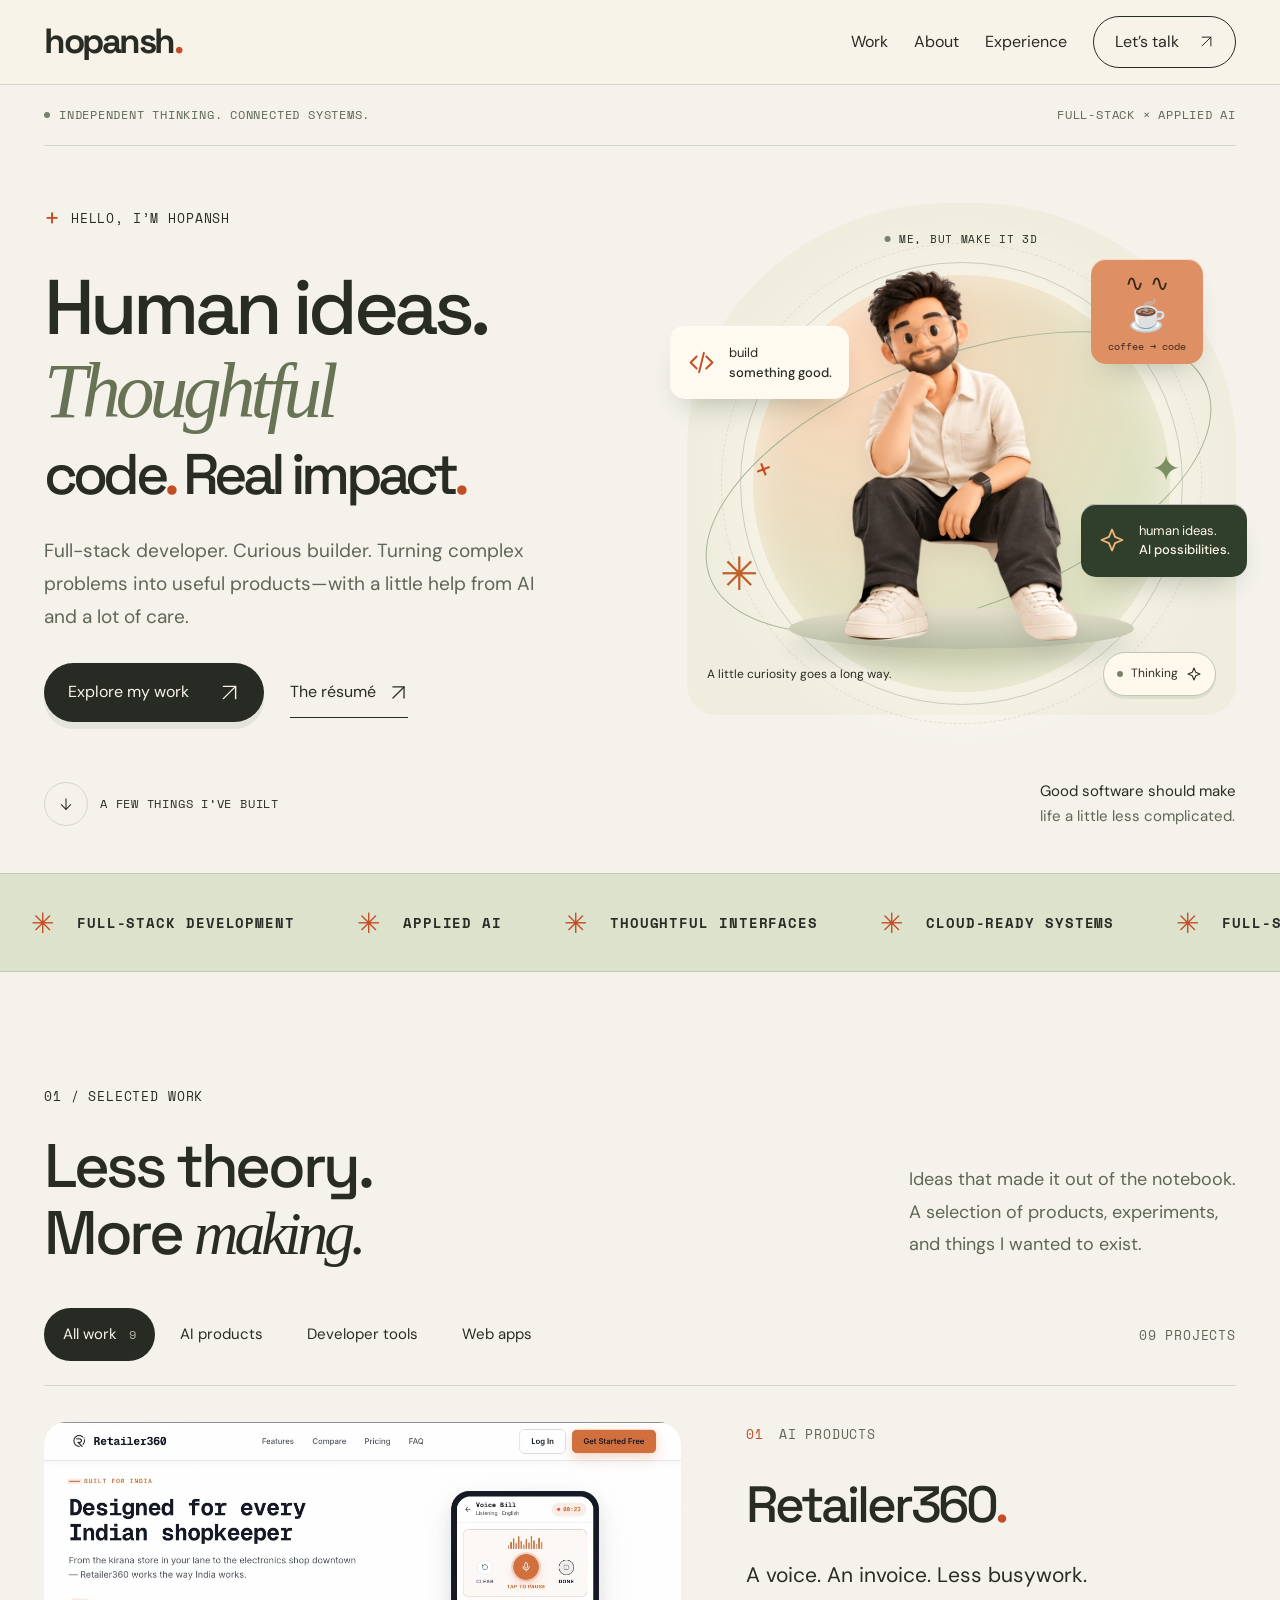
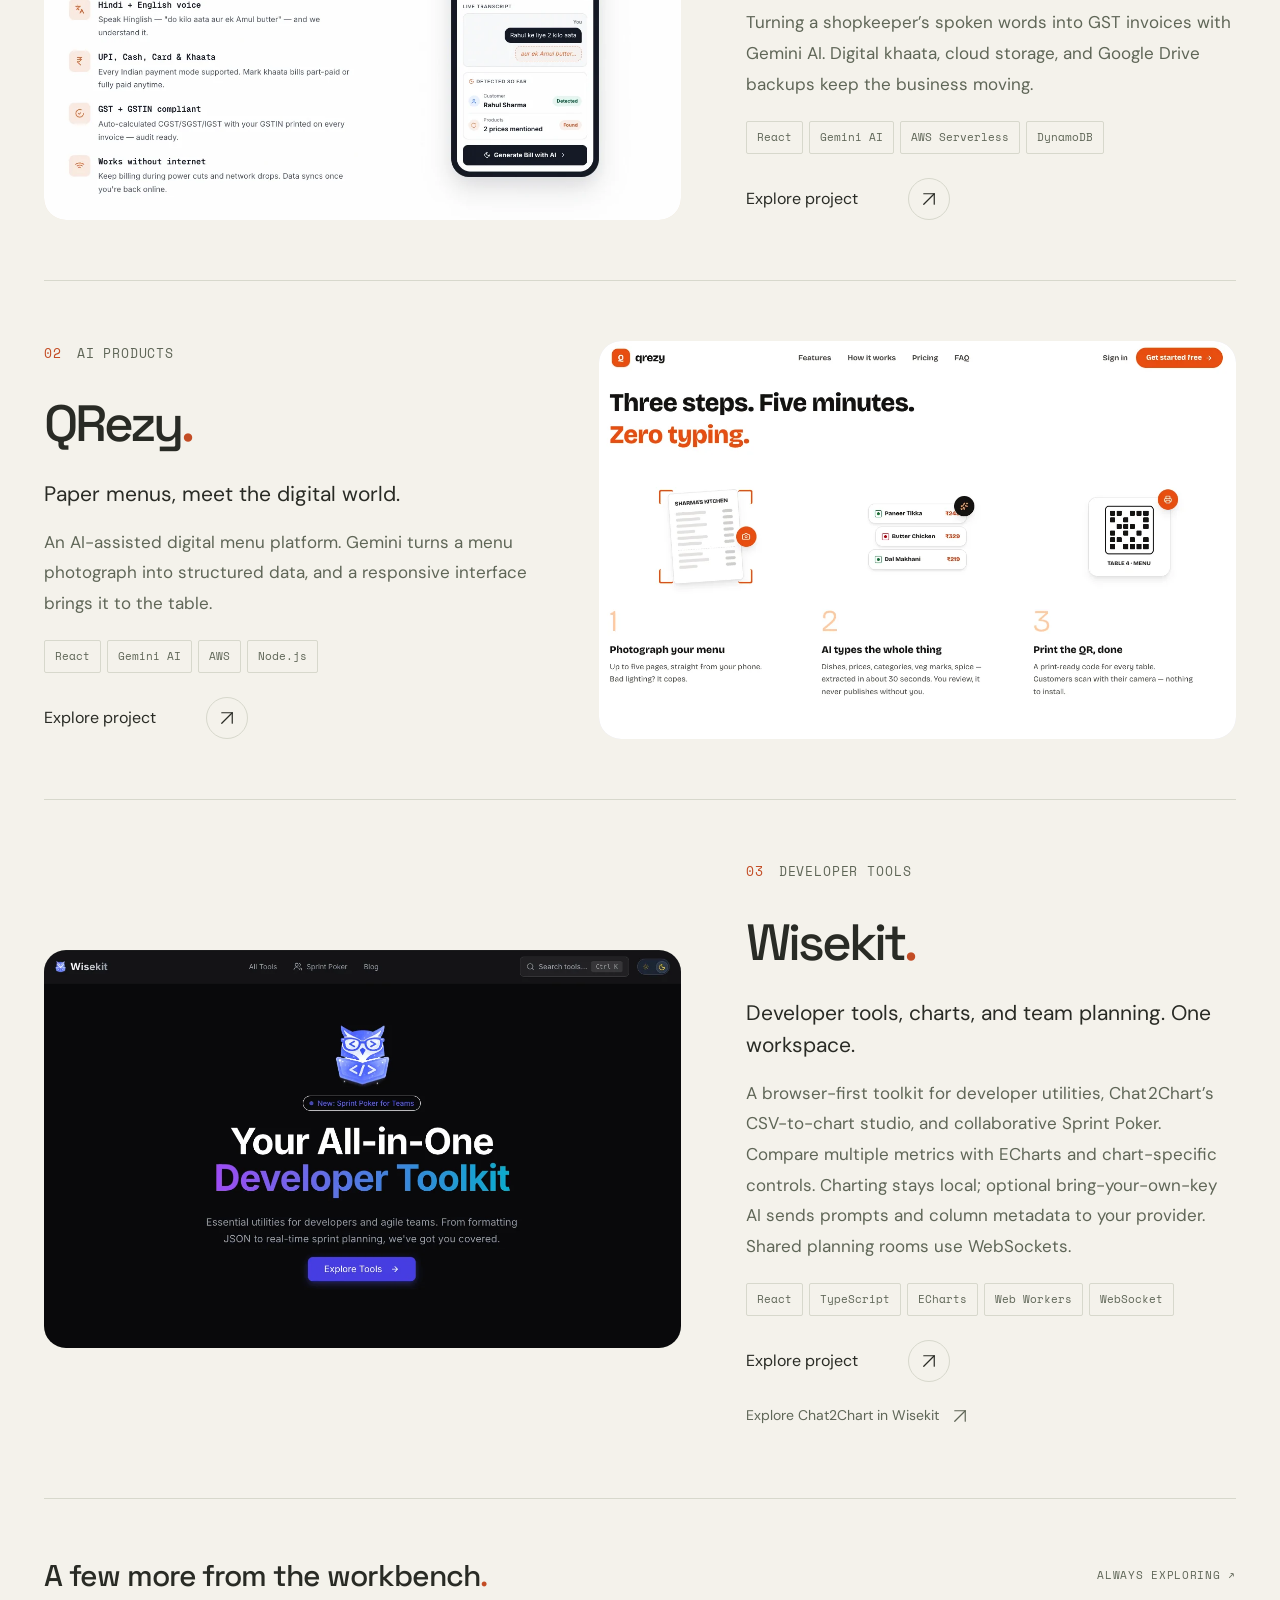
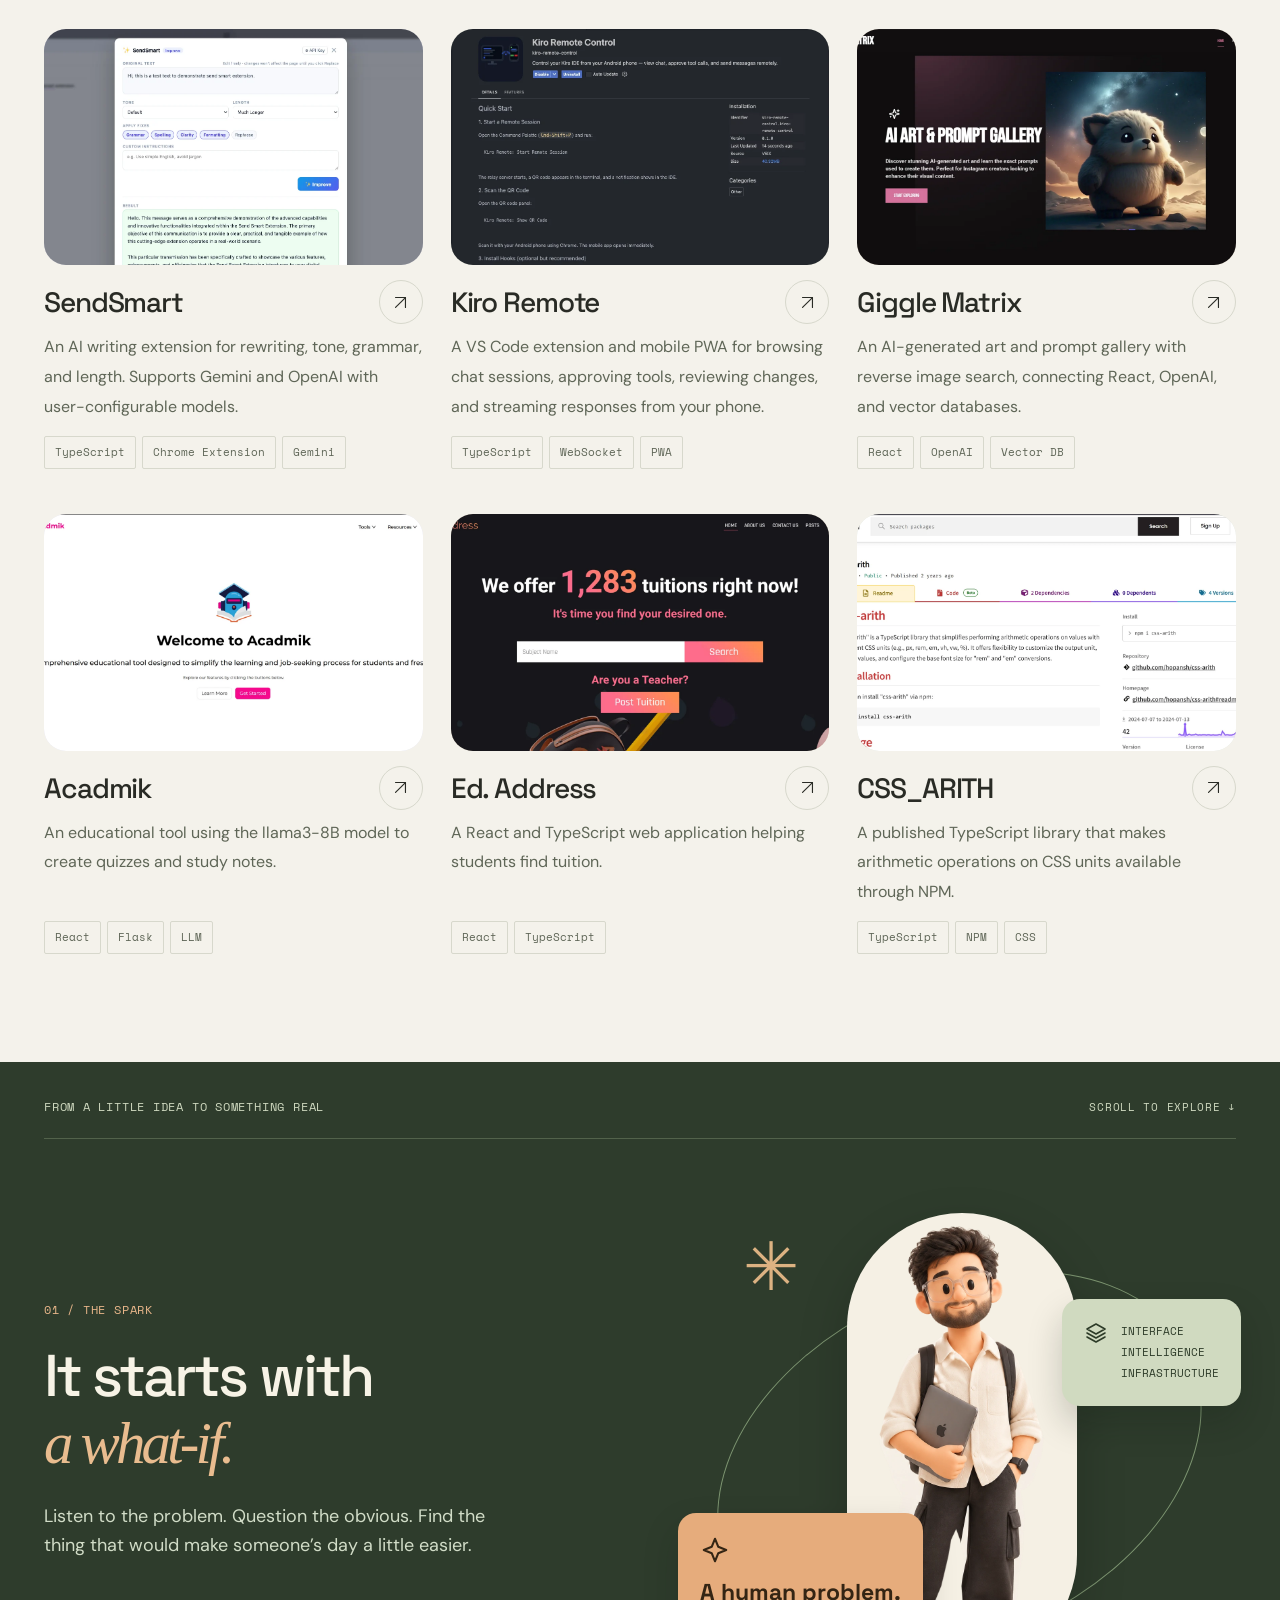
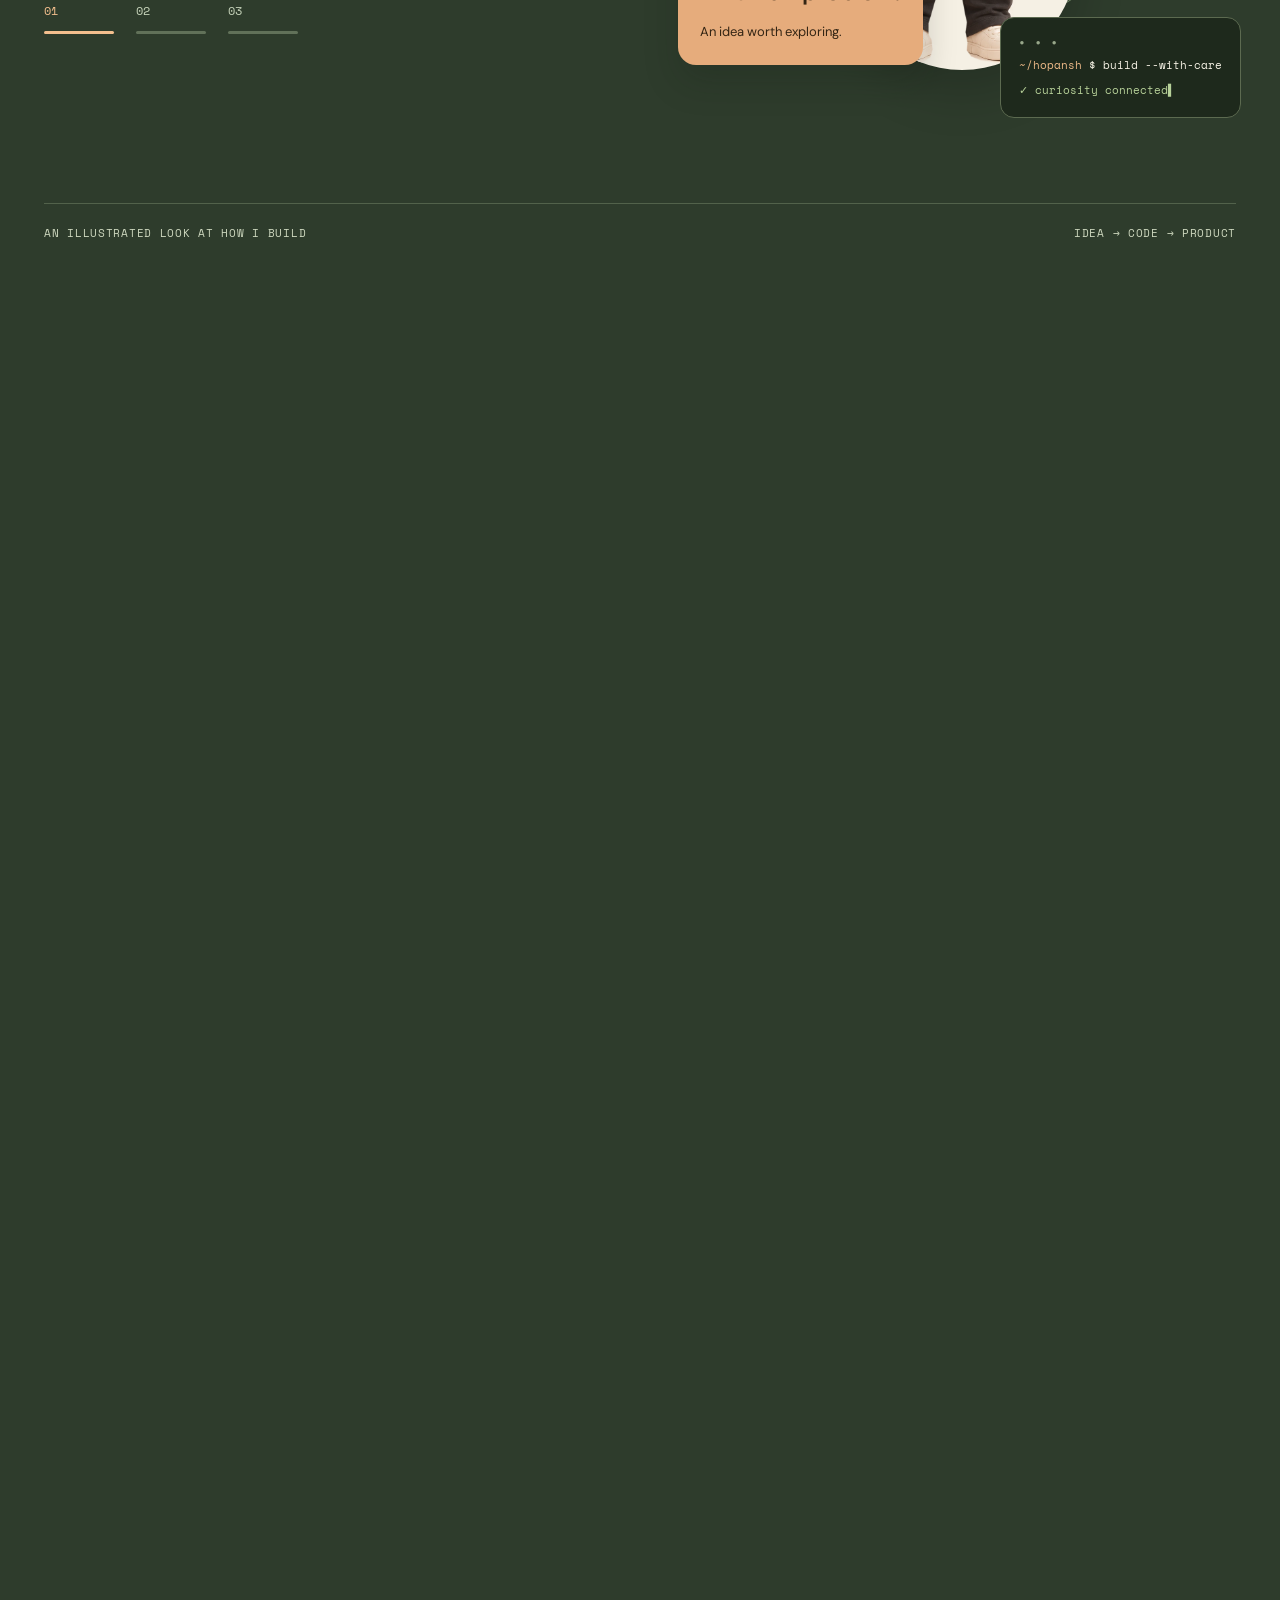
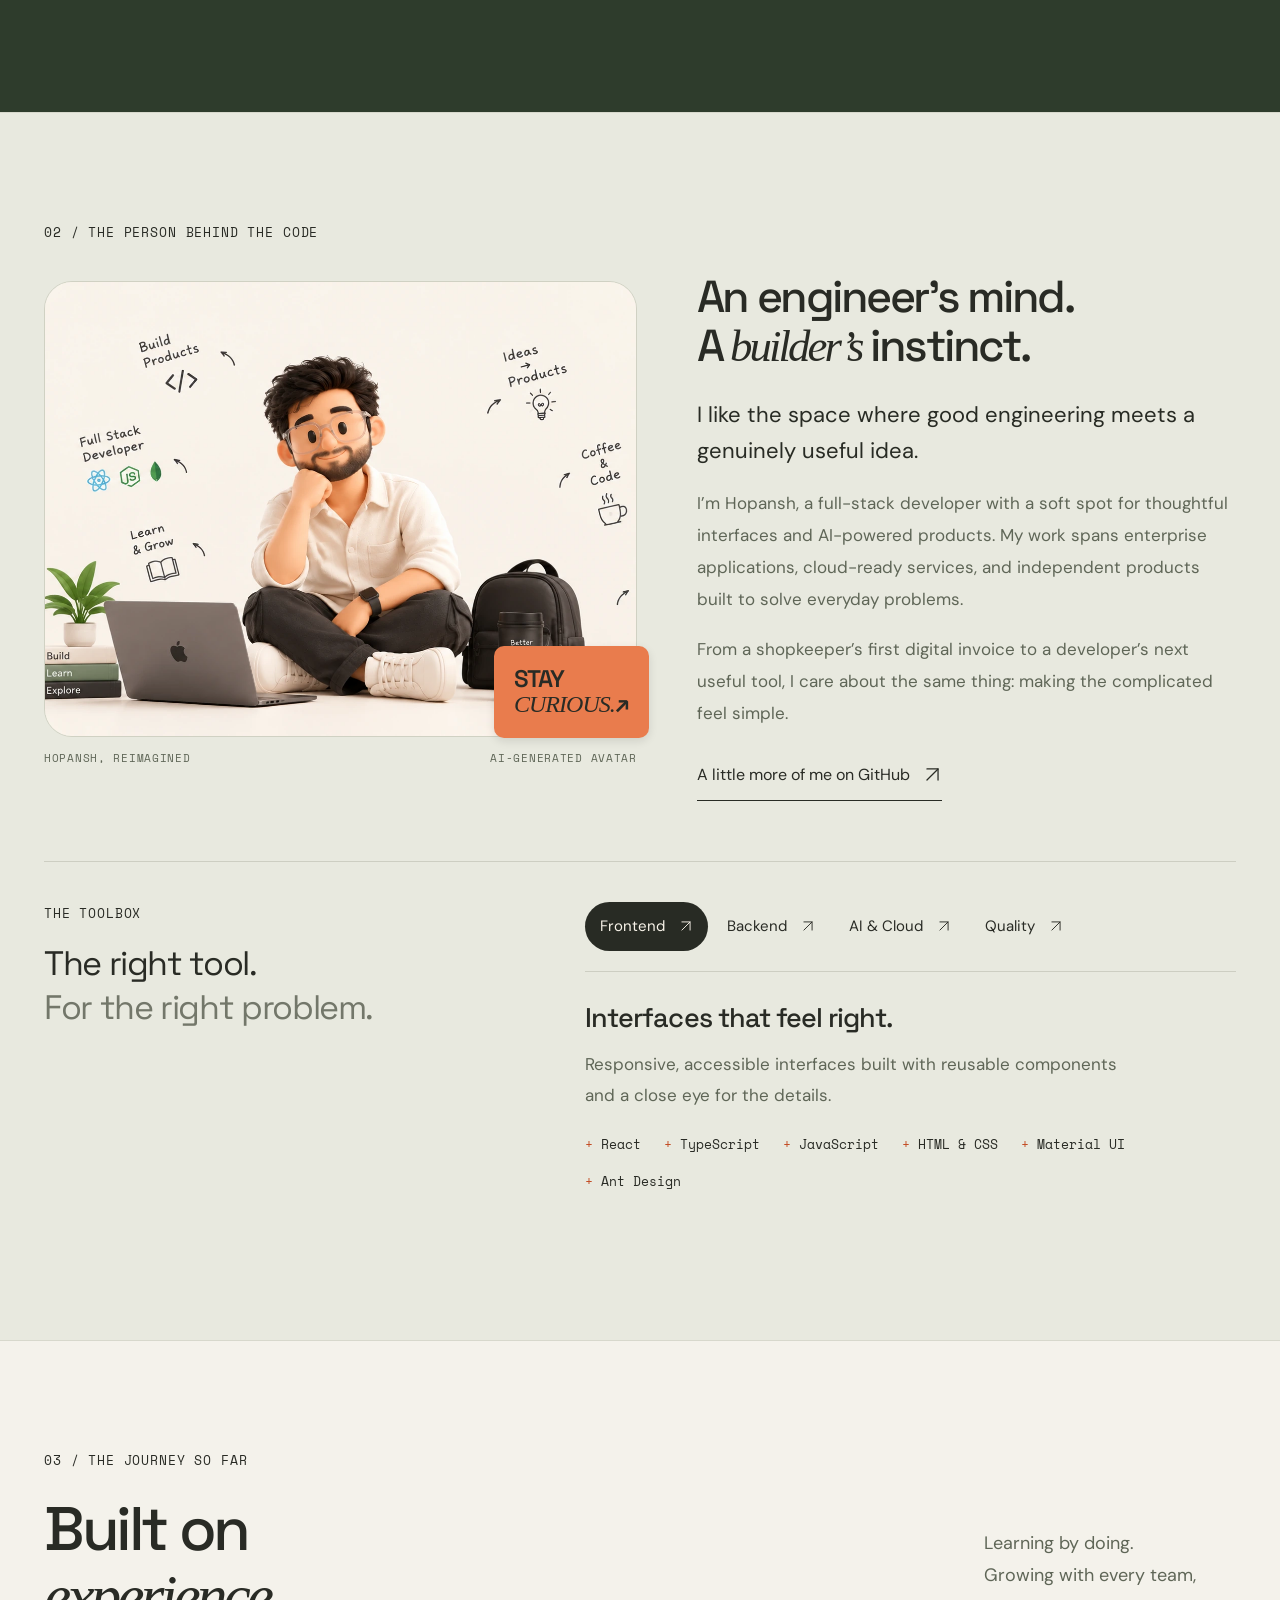
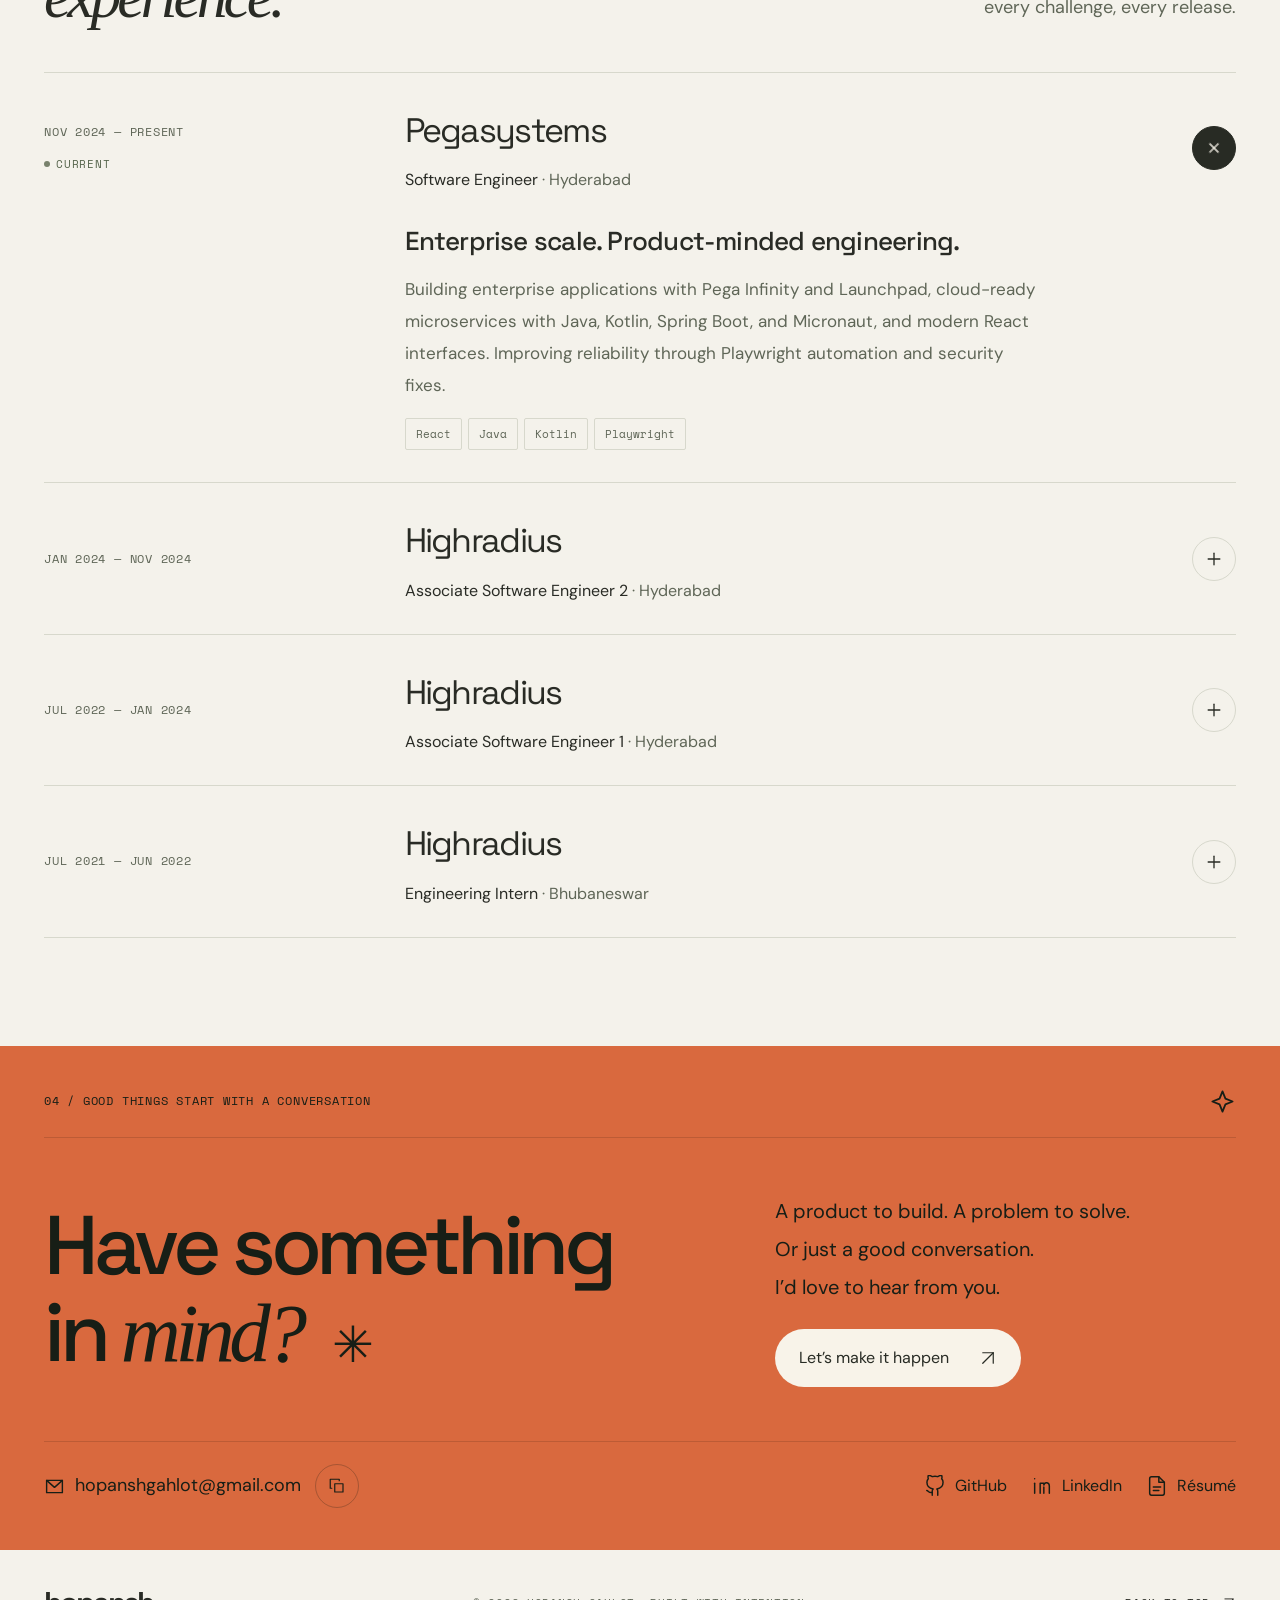
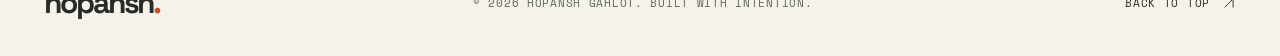
==== commit fcb8e262: "Deploy portfolio v3 as primary; preserve v1 and v2" ====
--- a/index.html
+++ b/index.html
@@ -10,8 +10,8 @@
     <link rel="preconnect" href="https://fonts.gstatic.com" crossorigin />
     <link href="https://fonts.googleapis.com/css2?family=DM+Sans:wght@400;500;600;700&family=Space+Grotesk:wght@400;500;600;700&family=Space+Mono:wght@400;700&display=swap" rel="stylesheet" />
     <title>Hopansh Gahlot — Developer & Product Builder</title>
-    <script type="module" crossorigin src="./assets/index-DxJ2xeoC.js"></script>
-    <link rel="stylesheet" crossorigin href="./assets/index-D8YACvqa.css">
+    <script type="module" crossorigin src="./assets/index-DNTzI4uR.js"></script>
+    <link rel="stylesheet" crossorigin href="./assets/index-BSO6HzB3.css">
   </head>
   <body>
     <div id="root"></div>
--- a/assets/index-BSO6HzB3.css
+++ b/assets/index-BSO6HzB3.css
@@ -0,0 +1 @@
+@charset "UTF-8";:root{font-family:DM Sans,Arial,sans-serif;color:#292b25;background:#f4f2eb;font-synthesis:none;text-rendering:optimizeLegibility;-webkit-font-smoothing:antialiased;--paper: #f4f2eb;--ink: #292b25;--muted: #65675e;--orange: #d94920;--line: #d8d7cd;--heading: "Space Grotesk", Arial, sans-serif;--mono: "Space Mono", monospace;--header-height: 84px}*{box-sizing:border-box}html{scroll-behavior:smooth;overflow-x:clip}body{margin:0;min-width:280px}button,a{-webkit-tap-highlight-color:transparent}button,input{font:inherit}button,a,summary{touch-action:manipulation}button{cursor:pointer}a{color:inherit;text-decoration:none}button{color:inherit}img{display:block;max-width:100%}svg{flex-shrink:0}h1,h2,h3,h4,p{margin:0}h1,h2,h3,h4{font-family:var(--heading);font-weight:500}ul{list-style:none;padding:0;margin:0}::selection{background:#f8b28c;color:var(--ink)}:focus-visible{outline:2px solid var(--orange);outline-offset:5px}section[id]{scroll-margin-top:calc(var(--header-height) + 24px)}.container{width:min(100% - 112px,1320px);margin-inline:auto}.section-space{padding-block:108px}.mono,.eyebrow{font-family:var(--mono);font-size:13px;font-weight:400;letter-spacing:.065em;line-height:1.7}.eyebrow{margin-bottom:30px}.orange{color:var(--orange)}.serif-word{font-family:Georgia,Times New Roman,serif;font-style:italic;font-weight:400;letter-spacing:-.065em}.skip-link{position:fixed;top:10px;left:10px;padding:14px 20px;z-index:100;color:#fff;background:var(--ink);transform:translateY(-200%)}.skip-link:focus{transform:translateY(0)}.site-header{position:sticky;top:0;z-index:50;background:#f4f2ebf0;-webkit-backdrop-filter:blur(16px);backdrop-filter:blur(16px);border-bottom:1px solid var(--line)}.header-inner{display:flex;align-items:center;justify-content:space-between;height:var(--header-height);gap:24px}.brand{font-family:var(--heading);font-size:34px;font-weight:700;letter-spacing:-.07em;display:inline-flex;align-items:baseline}.brand-dot{color:var(--orange)}.navigation{display:flex;align-items:center;gap:35px;font-size:16px;margin-left:auto}.navigation a:not(.nav-contact){padding-block:14px;position:relative}.navigation a:not(.nav-contact):after{content:"";height:1px;background:var(--ink);position:absolute;left:0;right:0;bottom:8px;transform:scaleX(0);transform-origin:left;transition:transform .25s}.navigation a:hover:after{transform:scaleX(1)}.nav-contact{display:inline-flex;align-items:center;gap:20px;padding:12px 17px;border:1px solid var(--ink);border-radius:2px;min-height:44px}.nav-contact:hover{background:var(--ink);color:var(--paper)}.menu-toggle{display:none;border:1px solid var(--line);background:transparent;width:44px;height:44px;align-items:center;justify-content:center}.hero-topline{display:flex;justify-content:space-between;gap:24px;border-bottom:1px solid var(--line);padding-block:24px;color:var(--muted)}.hero-topline>span:first-child{display:flex;align-items:center;gap:9px}.status-dot{display:inline-block;background:#78816c;width:6px;height:6px;border-radius:50%;flex-shrink:0}.hero-layout{display:grid;grid-template-columns:1.1fr 1fr;gap:50px;align-items:center;padding-block:60px 42px}.hero-copy{min-width:0}.hero-copy .eyebrow{display:flex;gap:10px;align-items:center;margin-bottom:26px}.tiny-cross{color:var(--orange);font-family:var(--heading);font-size:26px}.hero h1{font-size:clamp(54px,6.8vw,94px);line-height:1.02;letter-spacing:-.065em}.hero-description{margin-top:28px;max-width:370px;font-size:18px;line-height:1.8;color:var(--muted)}.hero-actions{display:flex;align-items:center;flex-wrap:wrap;gap:26px;margin-top:30px}.button{display:inline-flex;align-items:center;justify-content:space-between;gap:30px;min-height:49px;padding:15px 20px;border-radius:2px;font-size:16px;transition:background .2s,transform .2s}.button:hover{transform:translateY(-3px)}.button-dark{background:var(--ink);color:var(--paper)}.button-dark:hover{background:#44473c}.text-link{display:inline-flex;align-items:center;gap:13px;font-size:16px;padding-block:12px;border-bottom:1px solid var(--ink)}.hero-bottom{display:flex;justify-content:space-between;align-items:center;gap:30px;padding-block:24px 32px}.scroll-cue{display:inline-flex;gap:12px;align-items:center;font-size:12px}.scroll-circle{display:inline-flex;justify-content:center;align-items:center;width:34px;height:34px;border:1px solid var(--line);border-radius:50%}.hero-bottom>p{font-size:15px;line-height:1.7}.hero-bottom>p span{color:var(--muted)}.specialty-strip{border-block:1px solid var(--line);background:#edede4}.specialty-strip .container{display:flex;justify-content:space-between;flex-wrap:wrap;gap:16px;padding-block:23px}.specialty-strip .mono{display:inline-flex;gap:13px;align-items:center;font-size:12px}.specialty-strip .mono>span{color:var(--orange);font-size:16px}.section-header{display:flex;align-items:flex-end;justify-content:space-between;gap:40px;margin-bottom:42px}.section-header h2,.about-copy h2{font-size:clamp(42px,4.5vw,64px);line-height:1.09;letter-spacing:-.055em}.section-header .eyebrow{margin-bottom:25px}.section-intro{color:var(--muted);font-size:17px;line-height:1.8;padding-bottom:6px}.work-toolbar{display:flex;justify-content:space-between;align-items:center;gap:16px;padding-bottom:24px;margin-bottom:36px;border-bottom:1px solid var(--line)}.project-filters{display:flex;flex-wrap:wrap;gap:6px}.project-filters button{border:1px solid transparent;border-radius:3px;background:transparent;padding:12px 15px;font-size:15px;min-height:44px;display:inline-flex;gap:12px;align-items:center}.project-filters button:hover{border-color:var(--line)}.project-filters button.is-active{background:var(--ink);color:var(--paper)}.project-filters button>span{font-family:var(--mono);font-size:12px;opacity:.7}.project-count{color:var(--muted);white-space:nowrap}.featured-projects{display:grid;gap:46px}.featured-project{display:grid;grid-template-columns:1.3fr 1fr;gap:54px;align-items:center;border-bottom:1px solid var(--line);padding-bottom:46px}.featured-project:nth-child(2){grid-template-columns:1fr 1.3fr}.featured-project:nth-child(2) .project-image-link{order:2}.featured-project:nth-child(2) .project-copy{order:1}.project-preview{width:100%;aspect-ratio:1.6;display:flex;align-items:center;justify-content:center;overflow:hidden;border-radius:3px}.preview-sand{background:#e8dbc7}.preview-lavender{background:#dedde7}.preview-sage{background:#d8ded0}.project-preview>img{width:100%;height:100%;object-fit:cover;object-position:top}.preview-fallback{width:100%;height:100%;display:flex;flex-direction:column;justify-content:center;align-items:center;padding:22px;gap:12px;text-align:center}.preview-fallback strong{font-family:var(--heading);font-size:34px}.preview-fallback>span{font-size:15px;color:var(--muted)}.project-copy{min-width:0}.project-index{display:flex;gap:15px;text-transform:uppercase;color:var(--muted);margin-bottom:18px;font-size:12px}.project-index>span:first-child{color:var(--orange)}.project-copy h3{font-size:48px;letter-spacing:-.06em;margin-bottom:12px}.project-headline{font-size:18px;margin-bottom:16px}.project-description{font-size:16px;line-height:1.85;color:var(--muted);max-width:370px}.tags{display:flex;flex-wrap:wrap;gap:6px;margin-top:22px}.tags li{font-family:var(--mono);font-size:12px;line-height:1.7;padding:5px 8px;border:1px solid var(--line);border-radius:2px;color:var(--muted)}.project-link{display:inline-flex;align-items:center;justify-content:space-between;gap:50px;margin-top:24px;font-size:15px}.project-link>span,.circle-link{border:1px solid var(--line);border-radius:50%;width:42px;height:42px;display:inline-flex;align-items:center;justify-content:center;transition:background .2s}.project-link:hover>span,.circle-link:hover{background:var(--ink);color:var(--paper)}.project-actions{display:flex;flex-direction:column;align-items:flex-start}.project-link.project-feature-link{max-width:100%;gap:12px;margin-top:12px;font-size:14px;min-height:44px;color:var(--muted)}.project-feature-link>svg{flex-shrink:0}.project-feature-link:hover{color:var(--ink)}.project-archive{margin-top:52px}.archive-heading{display:flex;align-items:center;justify-content:space-between;gap:24px;margin-bottom:28px}.archive-heading h3{font-size:28px;letter-spacing:-.035em}.archive-heading .mono{color:var(--muted);font-size:12px}.archive-grid{display:grid;grid-template-columns:repeat(3,minmax(0,1fr));gap:40px 26px}.archive-card{display:flex;flex-direction:column;min-width:0}.archive-card-heading{display:flex;justify-content:space-between;align-items:center;gap:12px;margin-top:14px;margin-bottom:7px}.archive-card h4{font-size:26px;letter-spacing:-.04em}.archive-card .circle-link{width:44px;height:44px}.archive-card>p{font-size:15px;line-height:1.85;color:var(--muted)}.archive-card>.tags{margin-top:auto;padding-top:15px}.about-section{background:#e8e9df;border-block:1px solid var(--line)}.about-layout{display:grid;grid-template-columns:.85fr 1.2fr;gap:80px;align-items:center}.portrait-wrap{position:relative;margin-bottom:26px}.portrait-wrap>img{width:100%;height:auto;aspect-ratio:.95;object-fit:cover;object-position:46% 40%;filter:grayscale(100%);border-radius:3px}.portrait-sticker{position:absolute;background:#e97c4d;color:#292b25;bottom:20px;right:-20px;padding:20px;font-family:var(--heading);font-size:24px;font-weight:600;letter-spacing:-.04em;line-height:1.05;box-shadow:0 3px 10px #0000001c}.portrait-sticker>span{font-family:Georgia,serif;font-style:italic;font-weight:400}.portrait-caption{display:flex;justify-content:space-between;margin-top:12px;font-size:12px;color:var(--muted)}.about-copy h2{font-size:clamp(38px,3.9vw,55px);margin-bottom:26px}.about-copy>p{font-size:17px;color:var(--muted);line-height:1.9;margin-bottom:17px;max-width:470px}.about-copy>.about-lead{font-size:21px;color:var(--ink);line-height:1.65;max-width:400px}.about-copy>.text-link{margin-top:3px}.toolbox{border-top:1px solid #cdcec2;margin-top:60px;padding-top:40px;display:grid;grid-template-columns:.85fr 1.2fr;gap:80px}.toolbox-heading .eyebrow{margin-bottom:18px}.toolbox-heading>p:last-child{font-family:var(--heading);font-size:30px;letter-spacing:-.04em;line-height:1.3}.toolbox-heading>p:last-child span{color:#73776a}.skill-tabs{display:flex;flex-wrap:wrap;gap:4px;padding-bottom:20px;border-bottom:1px solid #cdcec2}.skill-tabs button{display:inline-flex;align-items:center;justify-content:center;gap:14px;padding:10px 13px;min-height:44px;border:0;font-size:15px;background:transparent;border-radius:2px}.skill-tabs button.is-active{background:var(--ink);color:var(--paper)}.skill-tabs button:not(.is-active):hover{background:#d7d9cc}.skill-panel{padding-top:24px;min-height:235px}.skill-panel h3{font-size:26px;letter-spacing:-.035em;margin-bottom:9px}.skill-panel>p{font-size:16px;line-height:1.8;color:var(--muted);max-width:430px}.skill-list{display:flex;flex-wrap:wrap;gap:15px 23px;margin-top:24px}.skill-list li{display:flex;gap:8px;font-family:var(--mono);font-size:13px}.experience-list{border-top:1px solid var(--line)}.experience-item{border-bottom:1px solid var(--line)}.experience-item summary{list-style:none;display:grid;grid-template-columns:.65fr 1.5fr 44px;align-items:center;gap:34px;cursor:pointer;padding-block:30px}.experience-item summary::-webkit-details-marker{display:none}.experience-period{font-size:12px;color:var(--muted);display:flex;flex-direction:column;gap:12px}.current-tag{font-size:11px;display:inline-flex;gap:6px;align-items:center;color:#55644b}.experience-heading{display:flex;flex-direction:column;gap:8px}.experience-company{font-family:var(--heading);font-size:34px;letter-spacing:-.05em}.experience-role{font-size:15px}.experience-role>span{color:var(--muted)}.experience-toggle{width:44px;height:44px;border-radius:50%;border:1px solid var(--line);display:flex;align-items:center;justify-content:center}.experience-toggle svg{transition:transform .2s}.experience-item[open] .experience-toggle svg{transform:rotate(45deg)}.experience-item[open] .experience-toggle{background:var(--ink);color:var(--paper);border-color:var(--ink)}.experience-body{display:grid;grid-template-columns:.65fr 1.5fr;gap:34px;padding-right:78px;padding-bottom:32px}.experience-body h3{font-size:23px;letter-spacing:-.03em;margin-bottom:13px}.experience-body p{font-size:16px;line-height:1.9;color:var(--muted);max-width:540px}.experience-body .tags{margin-top:16px}.contact-section{padding-block:42px;background:#d95832;color:#171e16}.contact-topline{display:flex;justify-content:space-between;align-items:center;gap:24px;border-bottom:1px solid #51261435;padding-bottom:22px;font-size:12px}.contact-layout{display:grid;grid-template-columns:1.5fr 1fr;gap:40px;align-items:center;padding-block:54px}.contact-layout h2{font-size:clamp(47px,6.5vw,87px);line-height:1.05;letter-spacing:-.065em;position:relative}.contact-asterisk{font-size:.6em;position:absolute;margin-left:30px;bottom:6px}.contact-copy>p{font-size:18px;line-height:1.9;margin-bottom:23px}.button-light{background:var(--paper);color:var(--ink)}.contact-bottom{display:flex;justify-content:space-between;flex-wrap:wrap;gap:24px;align-items:center;border-top:1px solid #51261435;padding-top:22px}.email-group{display:flex;align-items:center;position:relative;gap:14px;min-width:0}.email-group>a{display:inline-flex;align-items:center;gap:10px;font-size:17px;overflow-wrap:anywhere;min-width:0}.email-group>a svg,.social-links svg{flex-shrink:0}.copy-button{display:inline-flex;align-items:center;justify-content:center;width:44px;height:44px;background:transparent;border:1px solid #171e1640;border-radius:50%;flex-shrink:0}.copy-button:hover{background:#ffffff20}.copy-status{position:absolute;top:100%;left:0;font-size:13px}.social-links{display:flex;align-items:center;gap:24px;flex-wrap:wrap}.social-links a{display:inline-flex;gap:9px;align-items:center;font-size:15px;min-height:44px}.site-footer{padding-block:28px;display:flex;align-items:center;justify-content:space-between;gap:24px}.site-footer .brand{font-size:30px}.site-footer>p{font-size:12px;color:var(--muted)}.back-to-top{display:inline-flex;align-items:center;gap:12px;font-size:12px;min-height:44px}@media (max-width: 1100px){.container{width:calc(100% - 64px)}.hero-layout{gap:30px}.hero h1{font-size:clamp(52px,7.5vw,80px)}.featured-project{gap:30px}.about-layout,.toolbox{gap:45px}.specialty-strip .mono{font-size:12px;gap:8px}}@media (max-width: 760px){:root{--header-height: 72px}.container{width:calc(100% - 40px)}.section-space{padding-block:72px}.brand{font-size:32px}.menu-toggle{display:inline-flex}.navigation{display:none;position:absolute;left:0;right:0;top:100%;background:var(--paper);padding:14px 20px 22px;box-shadow:0 14px 16px #292b250a;border-bottom:1px solid var(--line);flex-direction:column;gap:0;align-items:stretch}.navigation.is-open{display:flex}.navigation a:not(.nav-contact){padding:16px 4px;border-bottom:1px solid var(--line)}.navigation a:not(.nav-contact):after{display:none}.nav-contact{margin-top:16px;justify-content:space-between}.hero-topline{padding-block:19px;font-size:11px}.hero-topline>span:last-child{display:none}.hero-layout{grid-template-columns:1fr;gap:40px;padding-block:38px 24px}.hero h1{font-size:clamp(51px,11vw,83px)}.hero-copy .eyebrow{margin-bottom:20px;font-size:12px}.hero-description{font-size:18px;max-width:440px;margin-top:25px}.hero-actions{margin-top:26px;gap:24px}.hero-bottom{padding-block:13px 28px}.hero-bottom>p{display:none}.scroll-cue{font-size:12px}.specialty-strip .container{display:grid;grid-template-columns:1fr 1fr;gap:13px;padding-block:20px}.specialty-strip .mono{font-size:11px;gap:7px}.specialty-strip .mono>span{font-size:17px}.section-header{align-items:flex-start;flex-direction:column;gap:23px;margin-bottom:30px}.section-header .eyebrow{margin-bottom:20px}.section-header h2,.about-copy h2{font-size:clamp(41px,8.5vw,60px)}.section-intro{font-size:16px}.section-intro br,.project-count{display:none}.work-toolbar{padding-bottom:18px;margin-bottom:27px}.project-filters{gap:3px}.project-filters button{padding:11px;font-size:13px}.featured-project,.featured-project:nth-child(2){grid-template-columns:1fr;gap:26px;padding-bottom:32px}.featured-project:nth-child(2) .project-image-link,.featured-project:nth-child(2) .project-copy{order:initial}.featured-projects{gap:32px}.project-preview{aspect-ratio:1.45}.project-index{margin-bottom:12px}.project-copy h3{font-size:42px}.project-description{max-width:520px;font-size:17px}.project-headline{font-size:18px}.tags li{font-size:12px}.project-link{gap:35px;margin-top:18px;min-height:44px}.archive-heading{align-items:flex-start}.archive-heading h3{font-size:27px;max-width:270px}.archive-heading .mono{display:none}.archive-grid{grid-template-columns:repeat(2,minmax(0,1fr));gap:30px 18px}.archive-card h4{font-size:23px}.archive-card>p{font-size:16px}.about-layout{grid-template-columns:1fr;gap:42px}.portrait-wrap{max-width:430px;margin-inline:auto;width:calc(100% - 16px);margin-bottom:0}.portrait-wrap>img{aspect-ratio:1.12}.portrait-sticker{right:-10px}.about-copy h2{margin-bottom:23px}.about-copy>p{font-size:18px;max-width:none}.toolbox{grid-template-columns:1fr;gap:28px;margin-top:42px;padding-top:28px}.toolbox-heading>p:last-child{font-size:32px}.skill-panel{min-height:230px}.experience-item summary{grid-template-columns:1fr 44px;gap:13px;padding-block:23px}.experience-period{grid-column:1 / -1;flex-direction:row;flex-wrap:wrap;align-items:center;gap:16px}.experience-company{font-size:32px}.experience-role{font-size:15px;line-height:1.8}.experience-role>span{display:block}.experience-body{grid-template-columns:1fr;gap:0;padding-right:0}.experience-body>div:first-child{display:none}.experience-body p{font-size:17px}.contact-section{padding-block:28px}.contact-topline{font-size:11px;align-items:flex-start}.contact-layout{grid-template-columns:1fr;gap:30px;padding-block:38px}.contact-layout h2{font-size:clamp(44px,9.6vw,70px)}.contact-asterisk{margin-left:15px}.contact-copy>p{font-size:17px}.contact-bottom{flex-direction:column;align-items:flex-start;gap:20px}.email-group>a{font-size:16px}.email-group{gap:10px}.social-links{width:100%;justify-content:space-between;gap:15px}.site-footer{flex-wrap:wrap;padding-block:23px;gap:16px}.site-footer>p{order:3;width:100%;font-size:11px}.back-to-top{margin-left:auto}}@media (max-width: 420px){.container{width:calc(100% - 32px)}.hero h1{font-size:clamp(44px,11.8vw,53px)}.hero-actions{gap:18px}.button{padding:14px 16px;font-size:15px;gap:19px}.text-link{font-size:15px}.project-filters button{padding:10px 8px;font-size:12px}.project-filters button>span{display:none}.archive-grid{grid-template-columns:1fr}.archive-card h4{font-size:27px}.skill-tabs button{padding:10px 8px;gap:9px;font-size:13px}.skill-tabs button svg{width:12px}.email-group{width:100%}.email-group>a{font-size:15px}.copy-button{margin-left:auto}}@media (prefers-reduced-motion: reduce){html{scroll-behavior:auto}*,*:before,*:after{animation:none!important;transition:none!important}}:root{--paper: #f8f3e9;--ink: #282b24;--muted: #5f6657;--orange: #c34d25;--line: #d7d8cc}body{font-size:17px;line-height:1.65}.container{width:min(100% - 88px,1480px)}.scroll-progress{position:fixed;top:0;left:0;height:3px;width:100%;background:var(--orange);transform:scaleX(var(--scroll-progress, 0));transform-origin:left;z-index:100;pointer-events:none}.site-header{background:#f8f3e9f0}.header-inner{gap:22px}.brand{font-size:35px}.navigation{gap:26px;font-size:16px}.nav-contact{border-radius:100px;padding-inline:21px}.hero-topline{font-size:12px;padding-block:20px}.hero-layout{grid-template-columns:1.12fr 1fr;gap:28px;padding-block:50px 35px}.hero-copy{position:relative;z-index:2}.hero h1{font-size:clamp(58px,6.05vw,98px);line-height:1.08;letter-spacing:-.062em}.hero-line{display:block;animation:type-arrive 1.1s cubic-bezier(.16,1,.3,1) both}.hero-line:nth-child(2){animation-delay:.1s}.hero-line:nth-child(3){animation-delay:.2s;font-size:.74em;margin-top:10px}.hero h1 .serif-word{color:#687356}.hero-copy .eyebrow{margin-bottom:25px;font-size:13px}.hero-description{max-width:510px;font-size:19px;line-height:1.75;margin-top:28px}.hero-actions{margin-top:30px}.button{min-height:56px;padding:16px 24px;font-size:16px;border-radius:100px}.button-dark{box-shadow:0 7px #282b2412}.button svg{transition:transform .3s}.button:hover svg{transform:translate(3px,-3px)}.text-link{font-size:16px}.hero-enter{animation:type-arrive 1s cubic-bezier(.16,1,.3,1) both}.hero-description.hero-enter{animation-delay:.15s}.hero-actions.hero-enter{animation-delay:.3s}.hero-bottom{padding-block:22px 28px}.hero-bottom>p{font-size:15px}.scroll-circle{width:44px;height:44px}.scroll-circle svg{animation:scroll-nudge 1.8s ease-in-out infinite}.scroll-cue{font-size:12px}.avatar-stage{min-width:0;position:relative;height:clamp(470px,40vw,640px);background:#efedde;border-radius:48% 48% 30px 30px;isolation:isolate}.avatar-stage-label{position:absolute;z-index:4;top:27px;left:50%;transform:translate(-50%);white-space:nowrap;display:flex;align-items:center;gap:8px;font-size:11px}.avatar-world{position:absolute;top:0;right:0;bottom:0;left:0;isolation:isolate;transform:translateY(clamp(0px,var(--hero-drift, 0px),16px))}.avatar-halo{z-index:0;width:76%;aspect-ratio:1;border-radius:50%;position:absolute;left:12%;top:14%;background:radial-gradient(circle at 25% 20%,#fbd5b8,#dfe1c3 64%);box-shadow:0 0 75px #fdf9ed,inset 0 0 45px #fffcf290}.avatar-halo:before,.avatar-halo:after{content:"";position:absolute;top:-13px;right:-13px;bottom:-13px;left:-13px;border:1px solid #c9cebb;border-radius:inherit}.avatar-halo:after{top:-32px;right:-32px;bottom:-32px;left:-32px;border-style:dashed;border-color:#c9cebb85;animation:orbit-turn 80s linear infinite}.avatar-orbit{z-index:1;width:97%;height:49%;border:1px solid #a6b395;border-radius:50%;position:absolute;left:1%;top:30%;transform:rotate(-21deg)}.avatar-orbit span{position:absolute;top:18px;left:15%;font-size:29px;color:var(--orange)}.avatar-platform{position:absolute;z-index:2;bottom:13%;width:63%;left:18.5%;height:8%;border-radius:50%;background:linear-gradient(#e3decc,#b7bda3);box-shadow:0 16px 20px #39473025}.avatar-character{position:absolute;z-index:3;width:55%;height:77%;left:23%;top:11%;object-fit:contain;object-position:center;animation:character-hover 5.5s ease-in-out infinite;filter:drop-shadow(0 12px 10px #56443613)}.avatar-character.character-1{width:43%;left:29%;height:76%}.floating-object{position:absolute;z-index:4;display:flex;align-items:center;gap:13px;padding:17px;border-radius:15px;box-shadow:0 17px 30px -15px #35452c55,inset 0 1px #fffa;font-size:13px;line-height:1.5;animation:object-float 5s ease-in-out infinite}.floating-object strong{font-weight:500}.floating-code{left:-3%;top:24%;background:#fffaf0}.floating-code svg{color:var(--orange)}.floating-ai{right:-2%;bottom:27%;background:#303e2c;color:#fff6e4;animation-delay:-1.8s}.floating-ai svg{color:#efb57b}.floating-coffee{top:11%;right:6%;background:#de8f64;color:#382819;flex-direction:column;gap:0;padding:15px 17px 10px;animation-delay:-3s}.floating-coffee>span:last-child{font-family:var(--mono);font-size:10px}.coffee-cup{font-size:31px}.coffee-steam{font-size:23px;line-height:.8;animation:steam-rise 2s ease-in-out infinite}.scene-spark{position:absolute;color:#bf602d;font-size:46px;animation:orbit-turn 25s linear infinite}.spark-one{left:6%;bottom:20%}.spark-two{right:10%;top:46%;color:#7c8f62;font-size:36px;animation-direction:reverse}.avatar-stage-footer{position:absolute;left:20px;right:20px;bottom:19px;display:flex;align-items:center;justify-content:space-between;gap:10px;z-index:5}.avatar-stage-footer>p{font-size:12px;line-height:1.5;max-width:210px}.avatar-mood{display:inline-flex;align-items:center;justify-content:center;gap:8px;border:1px solid #c0c6b3;border-radius:100px;background:#fff9ed;min-height:44px;padding:10px 13px;font-size:12px;box-shadow:0 3px #bdc4ae5c}.avatar-mood:hover{background:#dce3ca}.specialty-strip{overflow:hidden;background:#dce2cc;border-color:#c2cbaa;margin-block:15px 5px}.specialty-track{display:flex;width:max-content;animation:marquee-travel 33s linear infinite}.specialty-group{display:flex;flex-shrink:0;align-items:center;justify-content:space-around;gap:62px;padding:25px 31px}.specialty-strip .mono{font-size:14px;font-weight:700;white-space:nowrap;gap:22px}.specialty-strip .mono>span{font-size:28px}.specialty-strip:hover .specialty-track{animation-play-state:paused}.section-header h2,.about-copy h2{font-size:clamp(46px,4.8vw,76px)}.section-intro{font-size:18px;max-width:390px}.project-filters button{font-size:15px;padding:13px 18px;border-radius:100px}.project-filters button>span{font-size:12px}.project-count{font-size:13px}.featured-project{gap:65px;padding-bottom:60px}.featured-projects{gap:60px}.project-preview{border-radius:22px}.project-index{font-size:13px}.project-copy h3{font-size:51px}.project-headline{font-size:21px;line-height:1.55}.project-description{font-size:17px;max-width:490px;line-height:1.8}.project-link{font-size:16px}.tags li{font-size:11px;padding:6px 10px}.archive-heading h3{font-size:30px}.archive-heading .mono{font-size:11px}.archive-grid{gap:45px 28px}.archive-card h4{font-size:28px}.archive-card>p{font-size:16px}.about-layout{grid-template-columns:1.1fr 1fr;gap:60px}.portrait-wrap{width:100%;max-width:none}.portrait-wrap>img{aspect-ratio:1.3;object-fit:cover;object-position:center;filter:none;border-radius:28px;border:1px solid #d0d1c3}.portrait-sticker{border-radius:10px;right:-12px;bottom:30px}.portrait-caption{font-size:11px;gap:12px}.about-copy h2{font-size:clamp(41px,3.5vw,57px)}.about-copy>p{font-size:17px;max-width:540px}.about-copy>.about-lead{font-size:22px;max-width:500px}.toolbox-heading>p:last-child{font-size:34px}.skill-tabs button{font-size:15px;border-radius:100px;padding:12px 15px}.skill-panel h3{font-size:27px}.skill-panel>p{font-size:17px;max-width:550px}.skill-panel{min-height:260px}.skill-list li{font-size:13px}.experience-company{font-size:34px}.experience-role{font-size:16px}.experience-period{font-size:12px}.current-tag{font-size:11px}.experience-body h3{font-size:26px;line-height:1.4}.experience-body p{font-size:17px;max-width:640px}.contact-section{background:#d9693e}.contact-copy>p{font-size:20px}.contact-topline{font-size:12px}.email-group>a{font-size:18px}.social-links a{font-size:16px}.site-footer>p,.back-to-top{font-size:11px}.contact-asterisk{animation:orbit-turn 25s linear infinite}.build-story{height:250svh;background:#2e3c2c;color:#f7f3e6;position:relative;--story-progress: 0}.story-sticky{position:sticky;top:var(--header-height);min-height:calc(100svh - var(--header-height));padding-block:35px;display:flex;flex-direction:column;justify-content:space-between}.story-topline,.story-footer{display:flex;justify-content:space-between;align-items:center;gap:25px;color:#ced8bf}.story-topline{border-bottom:1px solid #52624b;padding-bottom:20px}.story-topline .eyebrow{margin:0;font-size:12px}.story-topline>span,.story-footer{font-size:11px}.story-layout{display:grid;grid-template-columns:1.05fr 1fr;align-items:center;gap:70px;flex:1}.story-copy{min-width:0}.story-chapter{font-size:12px;color:#e8b68a;margin-bottom:21px}.story-copy h2{font-size:clamp(42px,4.6vw,74px);line-height:1.14;letter-spacing:-.05em}.story-copy h2 .serif-word{color:#e9bc8f}.story-description{font-size:18px;color:#d1dcc7;margin-top:25px;max-width:480px}.story-chapters{display:flex;gap:22px;margin-top:32px}.story-chapters button{display:flex;flex-direction:column;gap:10px;align-items:flex-start;min-width:70px;min-height:44px;border:0;background:transparent;color:#c5d2b9;padding:8px 0;font-family:var(--mono);font-size:12px}.story-chapters i{display:block;height:3px;width:70px;background:#617159;border-radius:4px}.story-chapters [aria-pressed=true]{color:#f3bf8e}.story-chapters [aria-pressed=true] i{background:#f3bf8e}.story-art{position:relative;height:clamp(380px,42vw,580px);min-width:0}.story-avatar{position:absolute;width:42%;height:85%;left:29%;top:2%;object-fit:contain;mix-blend-mode:normal;border-radius:140px;transform:translateY(calc(var(--story-progress) * -24px));background:#f5f0e4;box-shadow:0 20px 50px #00000030}.story-orbit{position:absolute;width:93%;height:65%;top:16%;left:3%;border:1px solid #7c9470;border-radius:50%;transform:rotate(calc(var(--story-progress) * 100deg - 25deg))}.story-card{position:absolute;display:flex;gap:13px;padding:22px;border-radius:18px;box-shadow:0 17px 34px #111f1535}.story-card-back{right:-1%;top:18%;background:#d0dac0;color:#2d3b28;transform:translateY(calc(var(--story-progress) * 45px));font-family:var(--mono);font-size:11px;line-height:1.9}.story-card-front{bottom:14%;left:-2%;background:#e6ac7c;color:#342514;flex-direction:column;max-width:245px;transform:translateY(calc(var(--story-progress) * -32px))}.story-card-front strong{font-family:var(--heading);font-size:23px;line-height:1.3}.story-card-front>span{font-size:13px}.story-terminal{position:absolute;bottom:4%;right:-1%;display:flex;flex-direction:column;gap:7px;background:#1e291c;border:1px solid #5c6a50;border-radius:14px;padding:18px;font-family:var(--mono);font-size:11px}.terminal-dots{font-size:8px;color:#98a78a;letter-spacing:.4em}.story-terminal b{color:#efbb89;font-weight:400}.terminal-success{color:#b7d199}.terminal-cursor{animation:cursor-blink 1.2s steps(1) infinite}.story-star{position:absolute;font-size:67px;color:#dcb282;top:2%;left:10%;transform:rotate(calc(var(--story-progress) * 180deg))}.story-footer{padding-top:20px;border-top:1px solid #52624b}@keyframes type-arrive{0%{transform:translateY(35px)}to{transform:translateY(0)}}@keyframes character-hover{0%,to{transform:translateY(0)}50%{transform:translateY(-12px)}}@keyframes object-float{0%,to{transform:translateY(0)}50%{transform:translateY(-14px)}}@keyframes orbit-turn{to{rotate:360deg}}@keyframes marquee-travel{to{transform:translate(-50%)}}@keyframes scroll-nudge{0%,to{transform:translateY(-3px)}50%{transform:translateY(3px)}}@keyframes steam-rise{0%,to{transform:translateY(2px)}50%{transform:translateY(-4px)}}@keyframes cursor-blink{50%{visibility:hidden}}@media (max-width: 1100px){.container{width:calc(100% - 56px)}.navigation{gap:19px;font-size:15px}.hero h1{font-size:clamp(48px,6.2vw,70px)}.hero-description{font-size:18px}.avatar-stage{height:480px}.floating-object{padding:13px;gap:9px;font-size:11px}.floating-code{left:-4%}.floating-ai{right:-3%}.avatar-stage-footer>p{font-size:11px;max-width:150px}.hero-topline{font-size:10px}.featured-project{gap:35px}.project-copy h3{font-size:43px}.project-headline{font-size:19px}.project-description{font-size:16px}.about-layout,.story-layout{gap:35px}.story-card{padding:16px}.story-card-front strong{font-size:20px}}@media (max-width: 760px){.container{width:calc(100% - 40px)}.header-inner{gap:10px}.brand{font-size:30px}.menu-toggle{margin-left:auto;border-radius:50%}.navigation{font-size:17px;background:var(--paper)}.hero-layout{grid-template-columns:1fr;gap:35px;padding-block:35px 18px}.hero h1{font-size:clamp(49px,10vw,76px)}.hero-copy .eyebrow{font-size:12px}.hero-description{font-size:18px;max-width:570px}.hero-topline{font-size:10px}.hero-actions{gap:24px}.button,.text-link{font-size:16px}.avatar-stage{height:530px;width:min(100%,570px);margin-inline:auto;border-radius:44% 44% 25px 25px}.avatar-world{transform:none}.avatar-stage-label{font-size:11px}.floating-object{font-size:12px;padding:15px}.floating-code{left:0;top:46%}.floating-ai{right:0}.avatar-stage-footer>p{font-size:12px;max-width:215px}.specialty-group{gap:32px;padding:20px 16px}.specialty-strip .mono{font-size:12px}.section-space{padding-block:75px}.section-intro{font-size:17px}.section-header h2{font-size:clamp(43px,9vw,67px)}.featured-project,.featured-project:nth-child(2){grid-template-columns:1fr;gap:25px;padding-bottom:38px}.project-filters button{font-size:14px;padding-inline:14px}.project-count{position:absolute;width:1px;height:1px;overflow:hidden;clip-path:inset(50%);display:block}.project-copy h3{font-size:42px}.project-description{font-size:17px;max-width:none}.project-headline{font-size:20px}.project-link{font-size:16px}.archive-card h4{font-size:25px}.archive-card>p{font-size:16px}.archive-heading h3{font-size:29px;max-width:none}.about-layout{grid-template-columns:1fr;gap:35px}.portrait-wrap{width:100%;max-width:none}.portrait-wrap>img{aspect-ratio:1.25}.portrait-caption{font-size:10px;flex-wrap:wrap}.about-copy h2{font-size:clamp(40px,8vw,60px)}.about-copy>p{font-size:17px}.skill-tabs button{font-size:14px;padding-inline:14px}.skill-panel>p{font-size:17px}.experience-role{font-size:16px}.experience-body p{font-size:17px}.experience-period{font-size:12px}.contact-copy>p{font-size:18px}.contact-topline{font-size:11px}.email-group>a{font-size:16px}.social-links a{font-size:16px}.site-footer>p{font-size:10px}.build-story{height:auto;padding-block:45px}.story-sticky{position:relative;top:0;min-height:0;padding-block:0}.story-layout{grid-template-columns:1fr;gap:25px;padding-block:30px}.story-topline>span{display:none}.story-copy h2{font-size:clamp(43px,9vw,62px)}.story-description{font-size:17px;max-width:none}.story-chapters{margin-top:20px}.story-art{height:480px;max-width:550px;width:100%;margin-inline:auto}.story-card-back{right:0}.story-card-front{left:0}.story-terminal{right:0}.story-footer{font-size:10px;flex-wrap:wrap}}@media (max-width: 420px){.container{width:calc(100% - 32px)}.brand{font-size:27px}.hero h1{font-size:clamp(42px,11.7vw,49px)}.hero-line:nth-child(3){font-size:.78em}.hero-description{font-size:17px}.hero-topline{font-size:9px}.hero-actions{gap:20px}.button{padding-inline:18px;font-size:14px;gap:17px}.text-link{font-size:14px;gap:9px}.avatar-stage{height:450px}.avatar-character{width:61%;left:20%;height:73%;top:15%}.avatar-character.character-1{width:48%;left:27%}.floating-object{font-size:10px;padding:11px;gap:8px}.floating-object svg{width:22px}.floating-code{top:47%}.floating-ai{bottom:25%}.floating-coffee{right:3%;top:11%}.floating-coffee>span:last-child{font-size:9px}.avatar-stage-footer{left:15px;right:15px;bottom:13px}.avatar-stage-footer>p{font-size:11px;max-width:145px}.avatar-mood{font-size:11px;padding-inline:10px}.project-filters button{font-size:12px;padding-inline:11px}.archive-grid{grid-template-columns:1fr}.skill-tabs button{font-size:13px;padding-inline:10px;gap:6px}.contact-layout h2{font-size:44px}.email-group>a{font-size:14px}.story-art{height:410px}.story-card-back{font-size:9px;padding:13px}.story-card-front{max-width:180px;padding:15px}.story-card-front strong{font-size:19px}.story-card-front>span{font-size:11px}.story-terminal{font-size:9px;padding:13px}}@media (max-height: 720px) and (min-width: 761px){.story-art{height:390px}.story-copy h2{font-size:49px}.story-description{font-size:16px}.story-sticky{padding-block:20px}}@media (prefers-reduced-motion: reduce){.build-story{height:auto}.story-sticky{position:relative;top:0;min-height:0;padding-block:40px}.story-layout{padding-block:35px}.avatar-world{transform:none}*,*:before,*:after{animation:none!important;transition:none!important}}
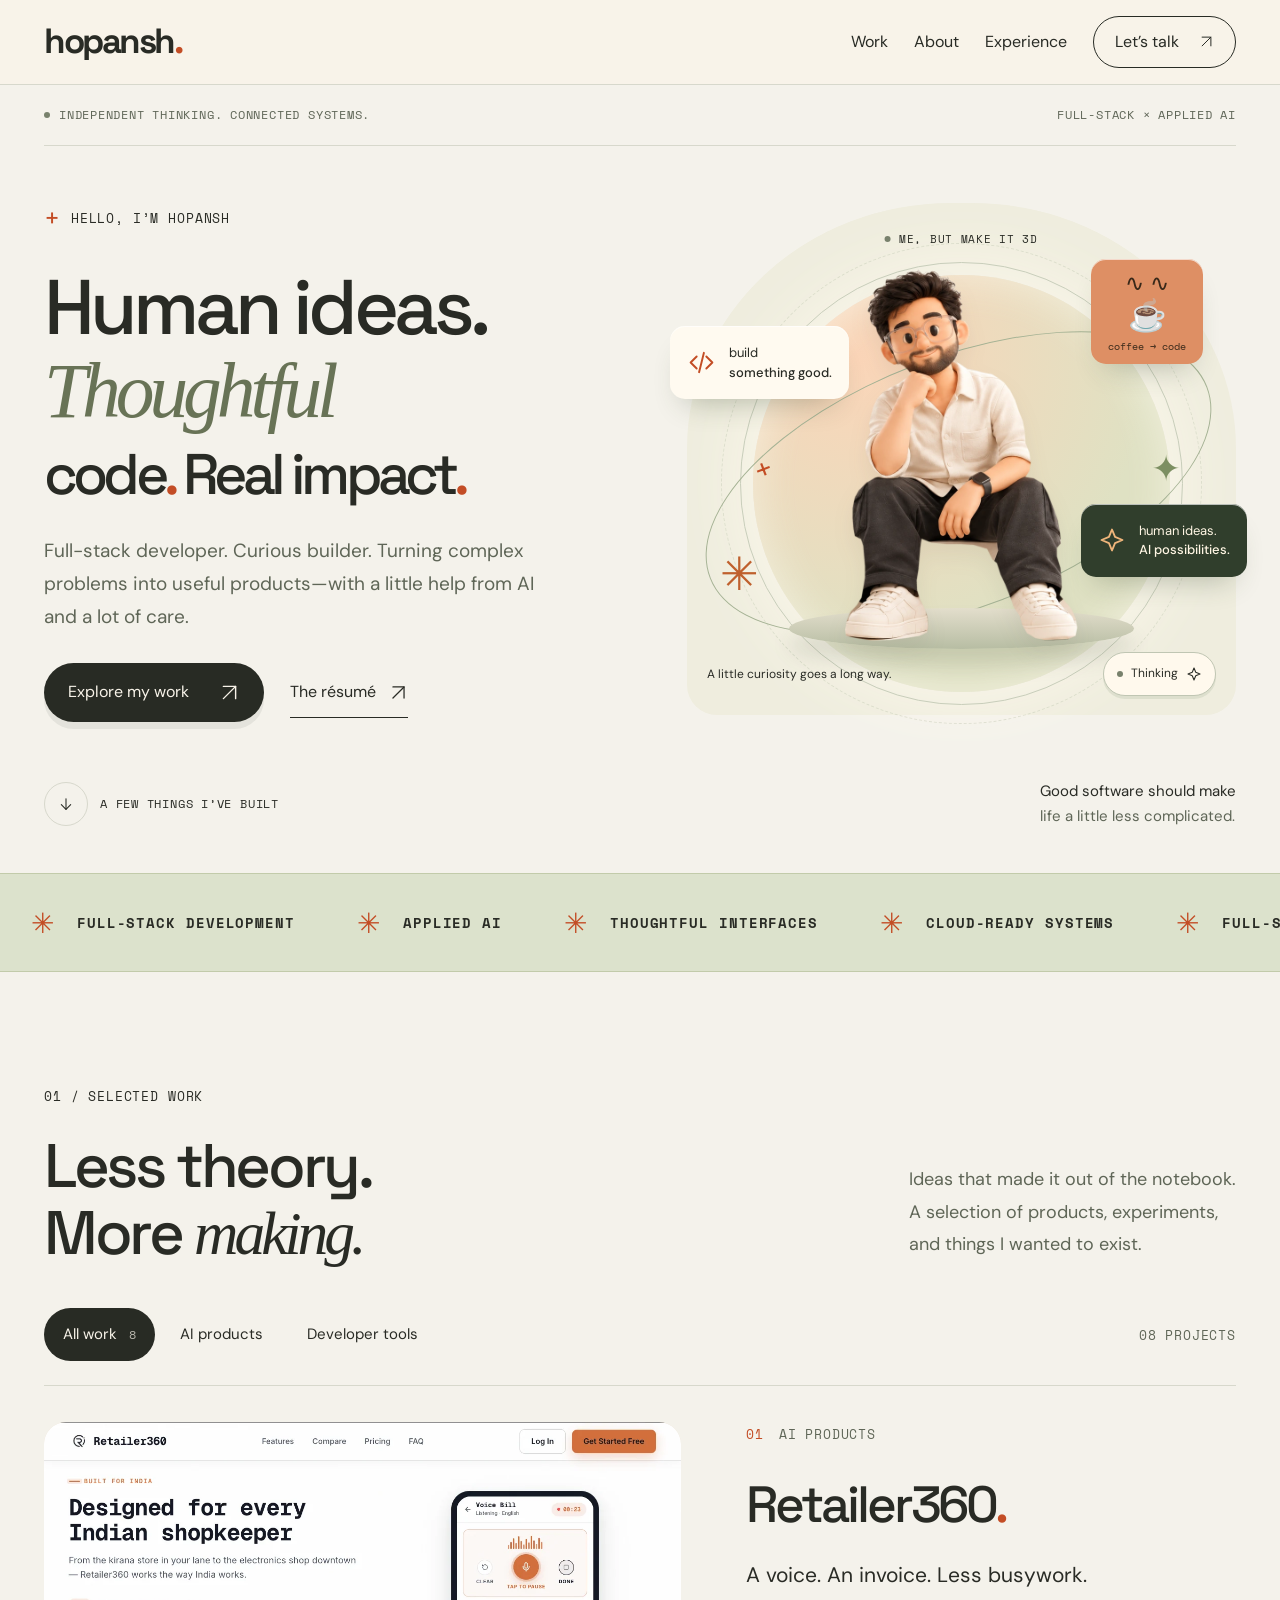
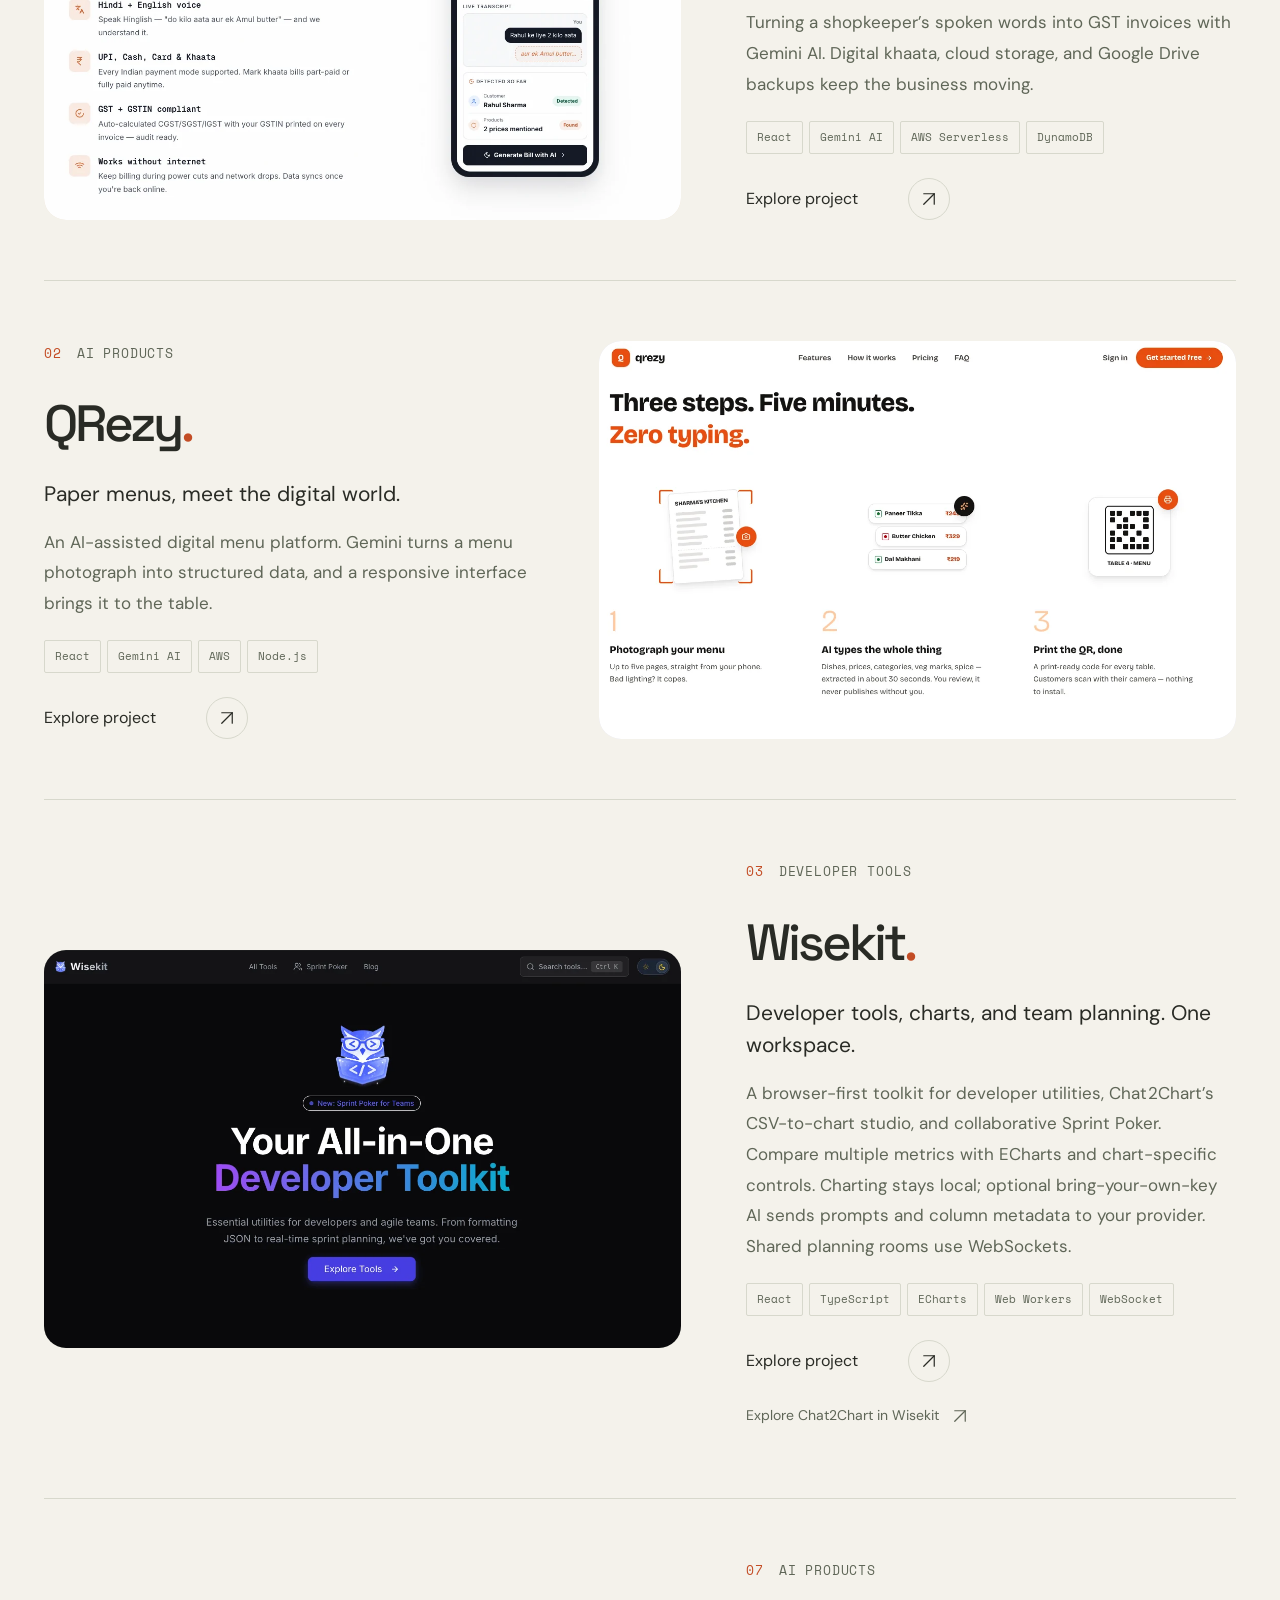
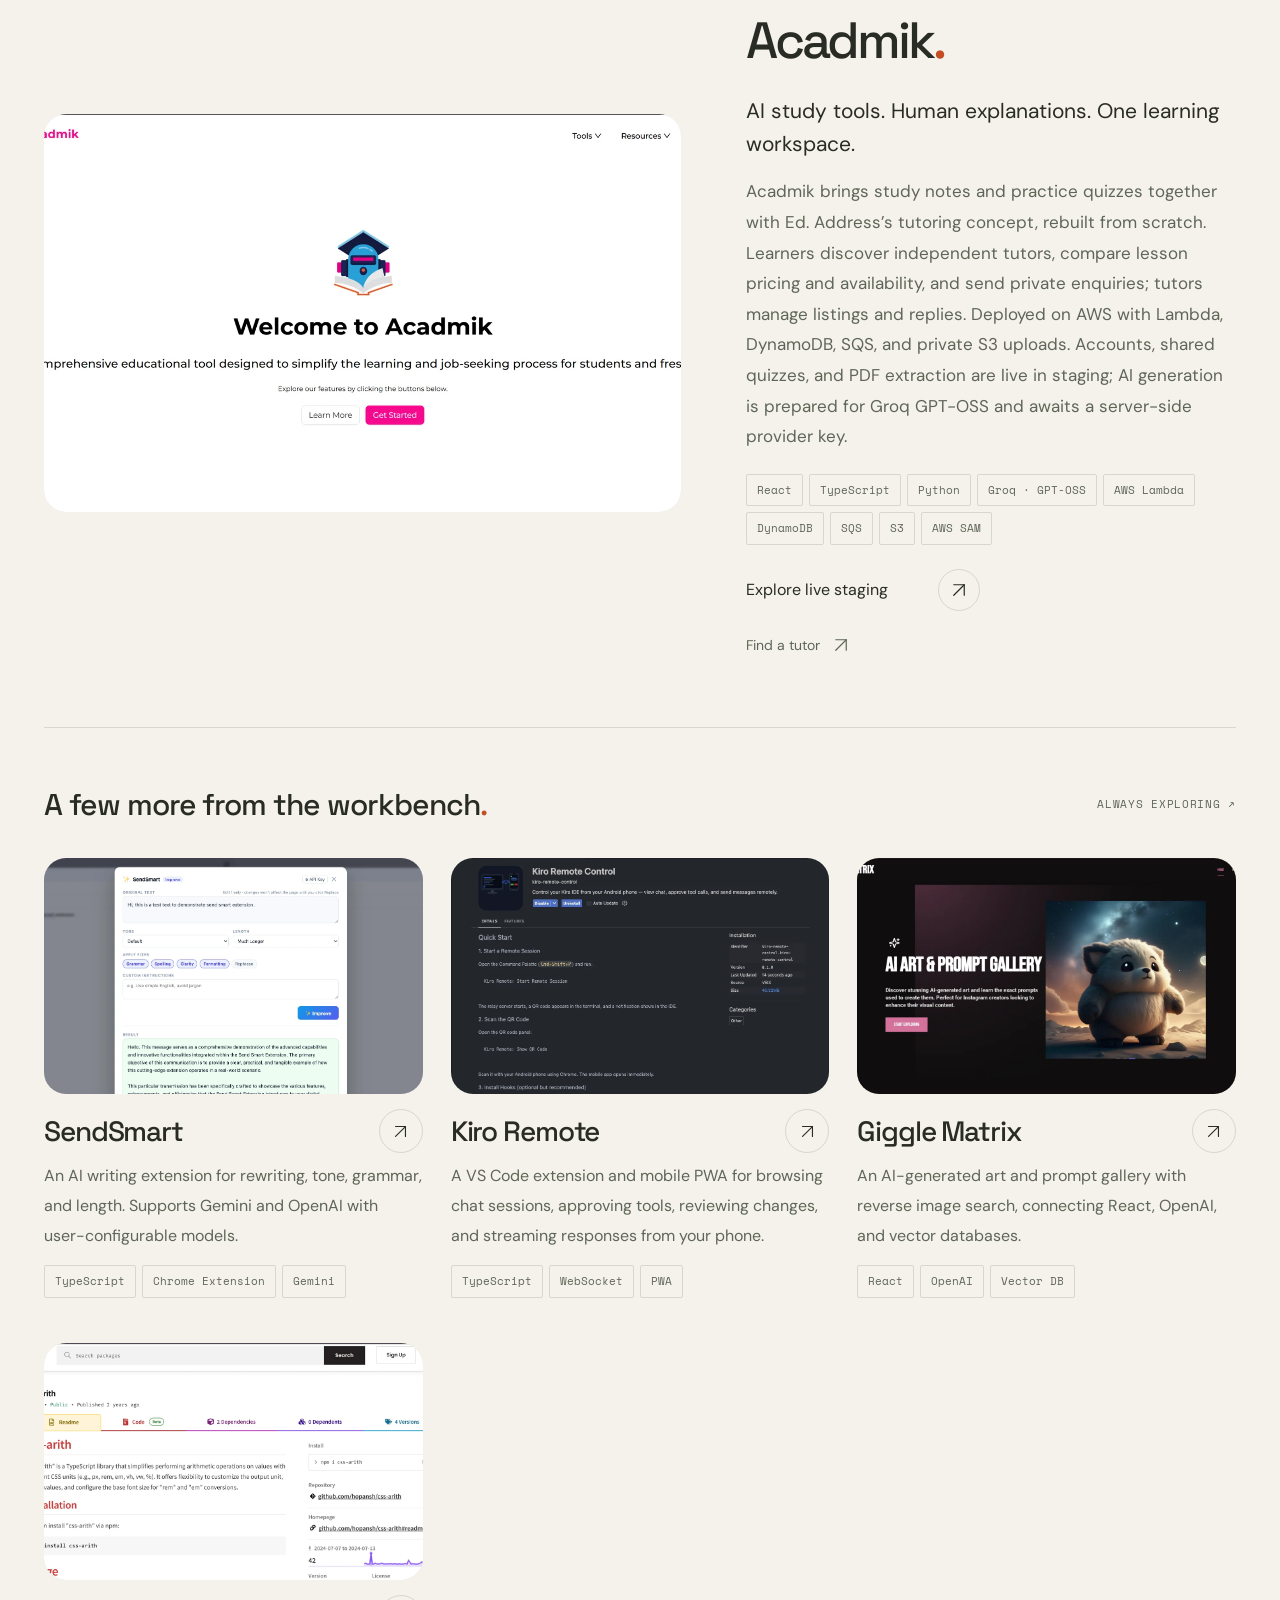
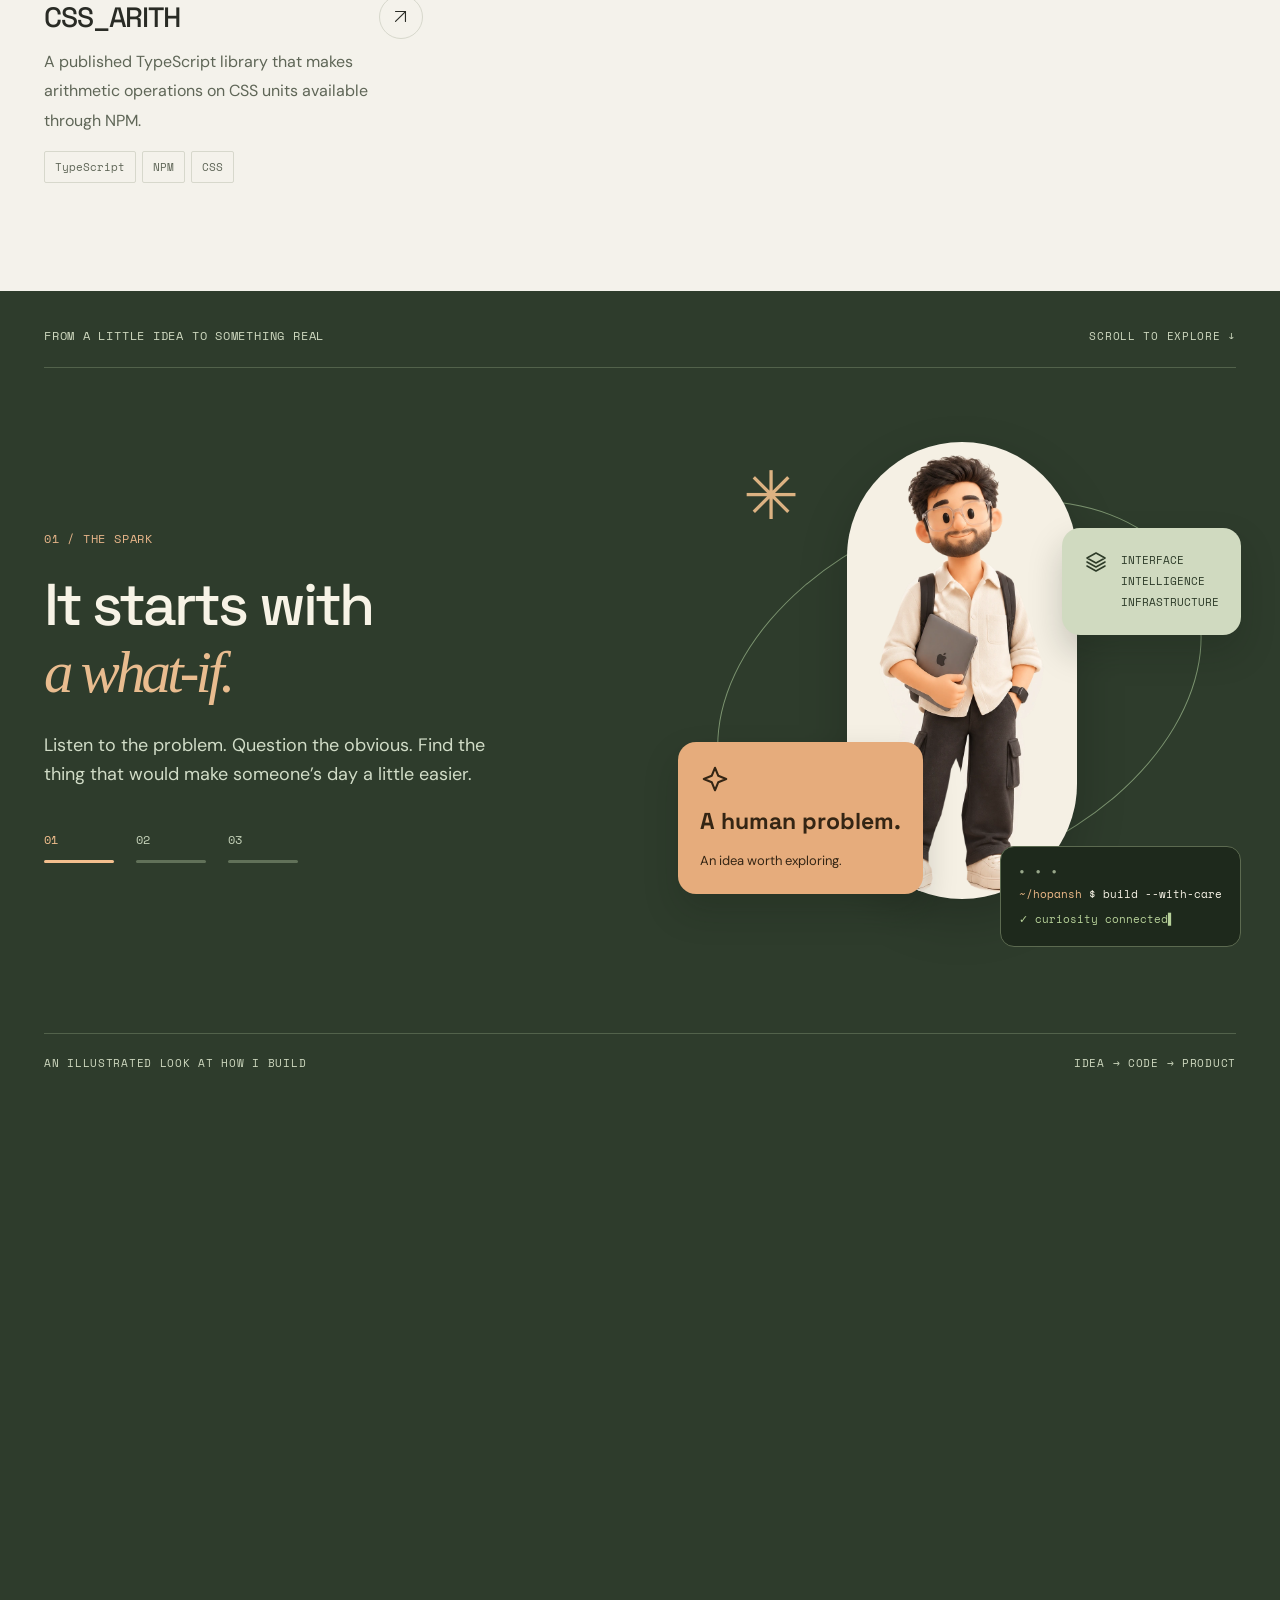
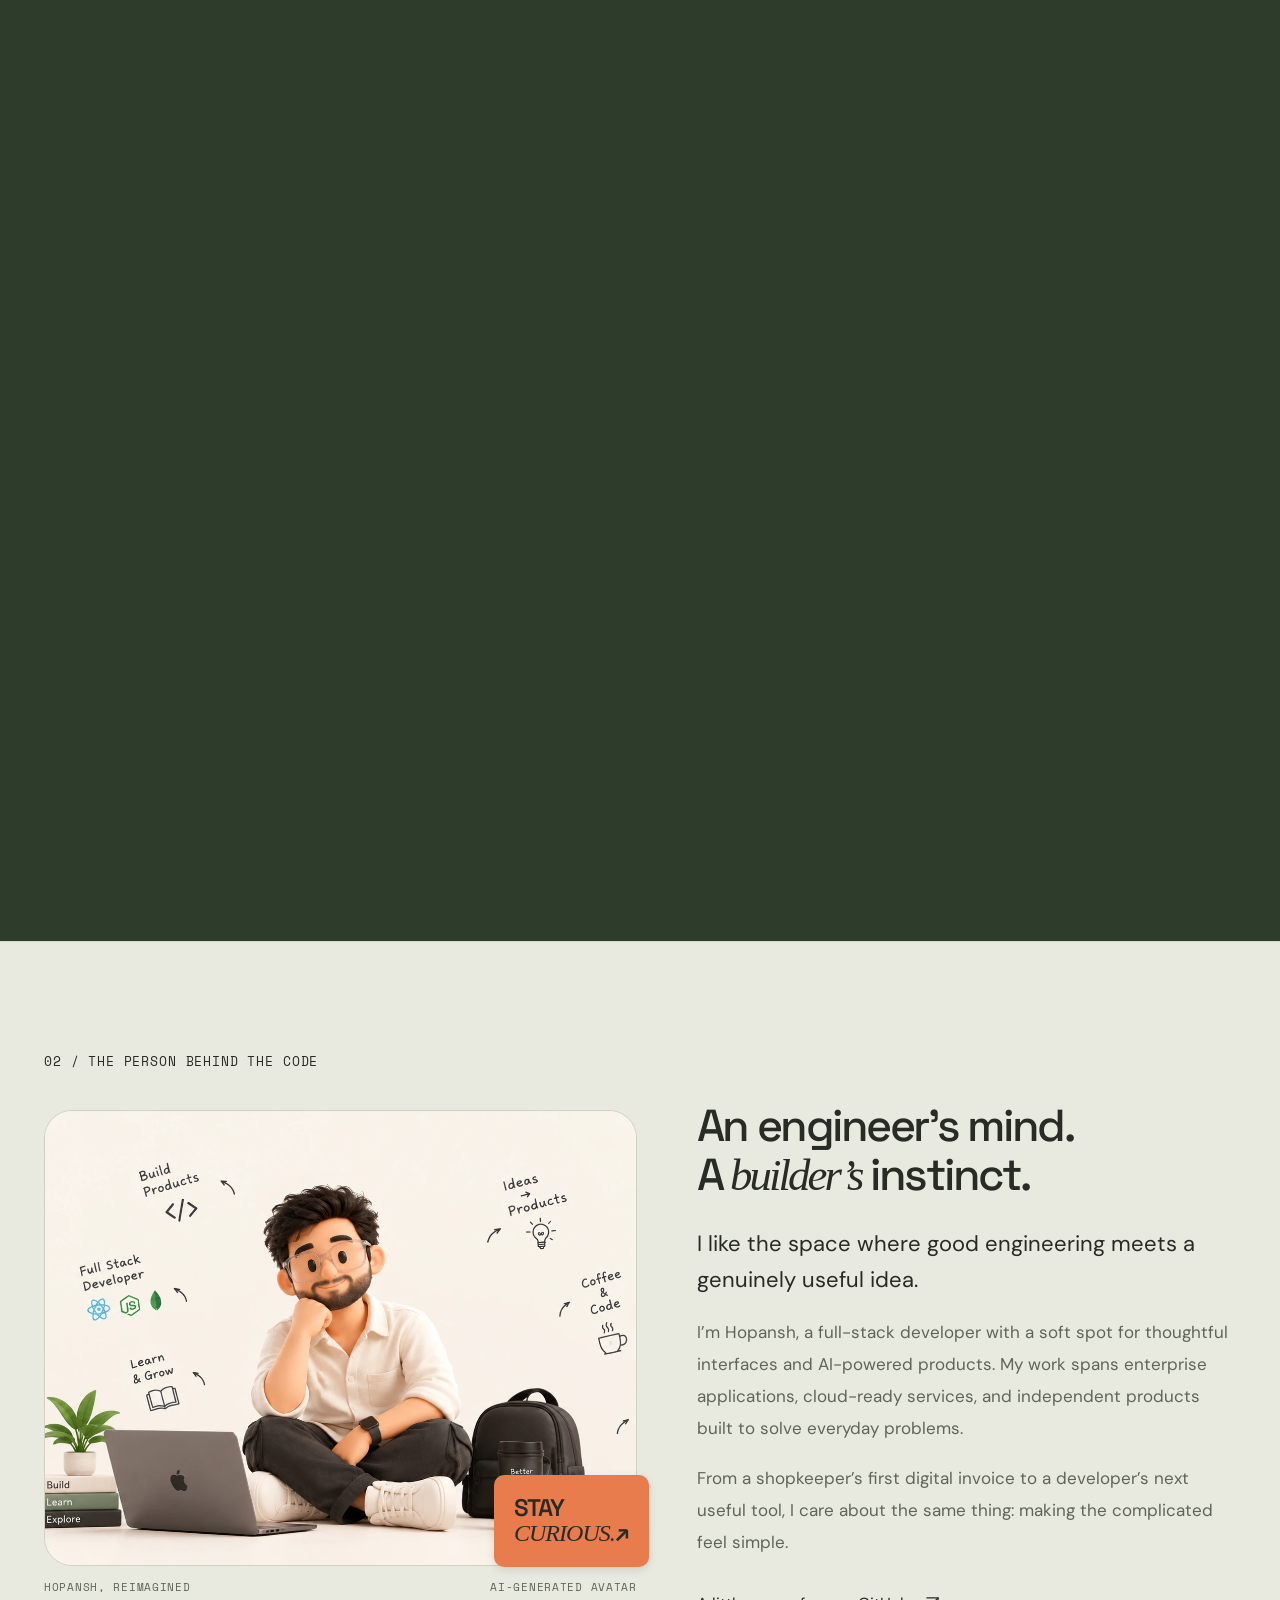
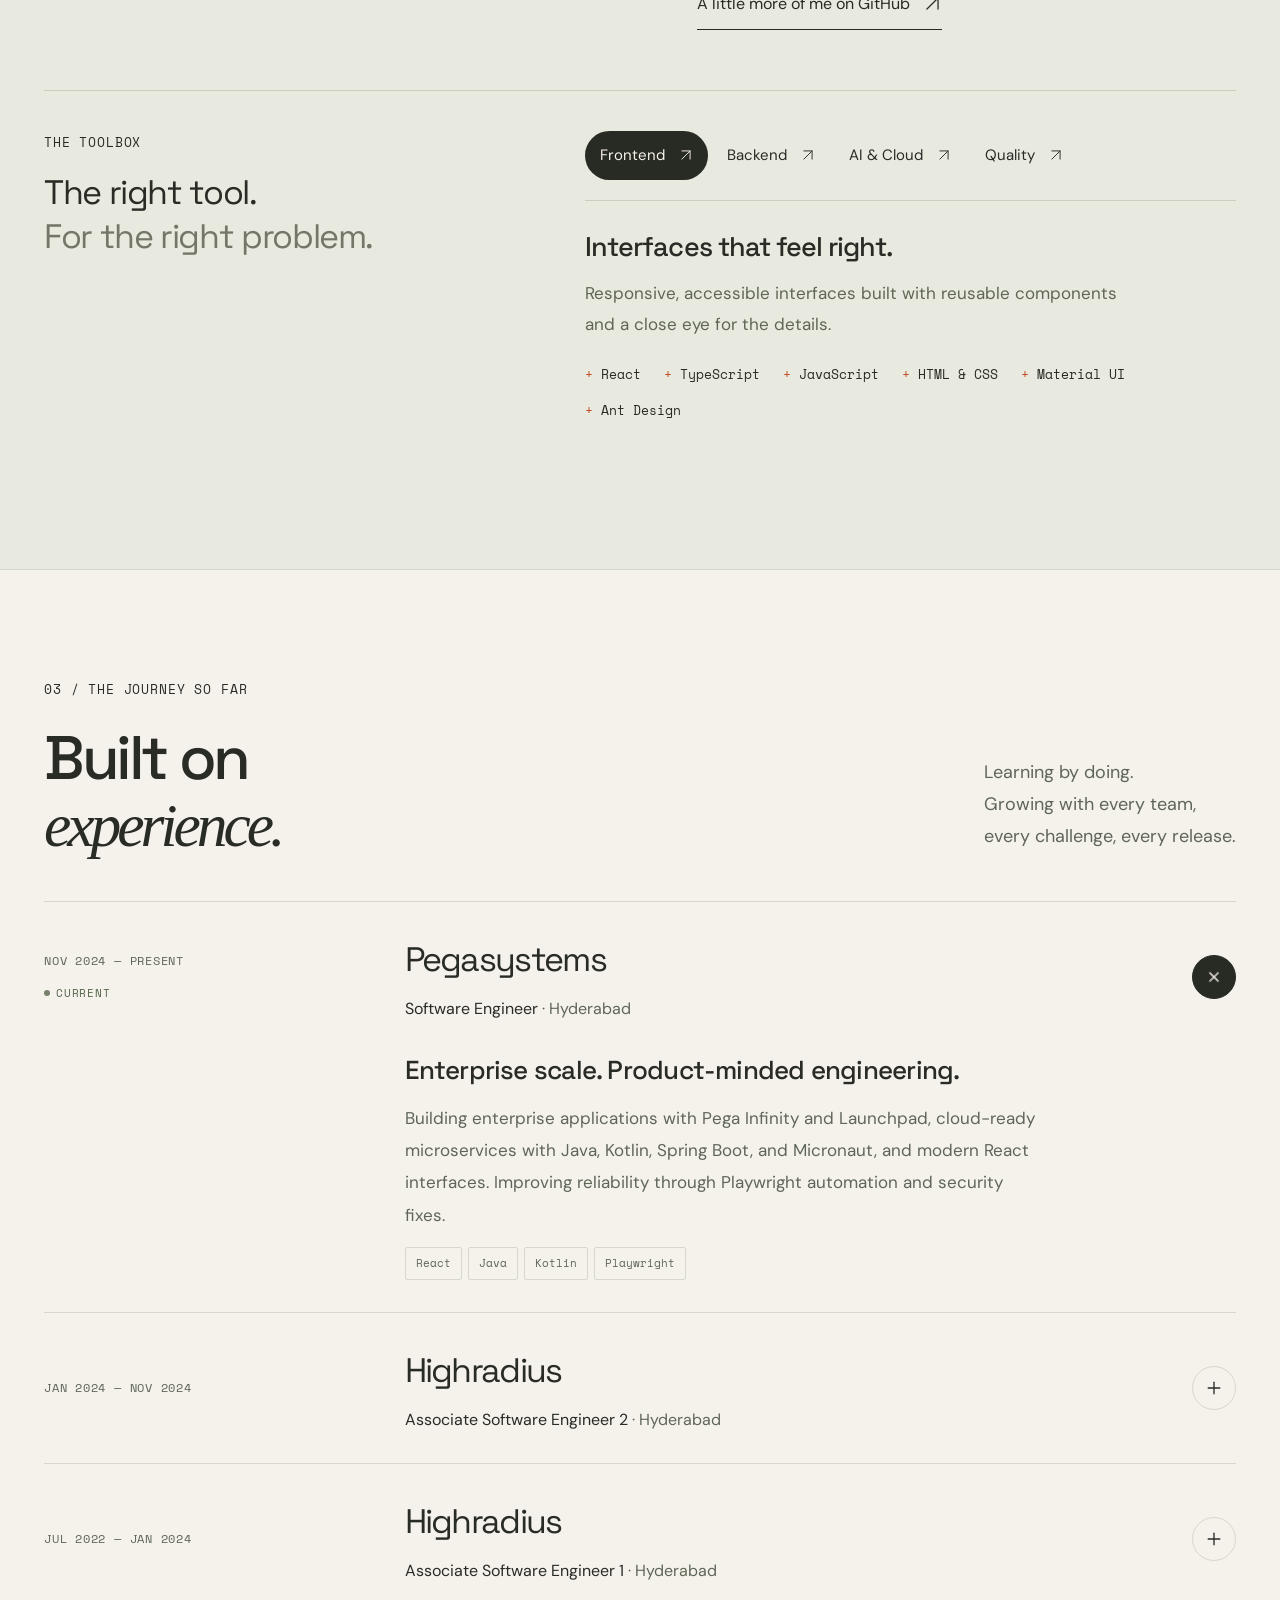
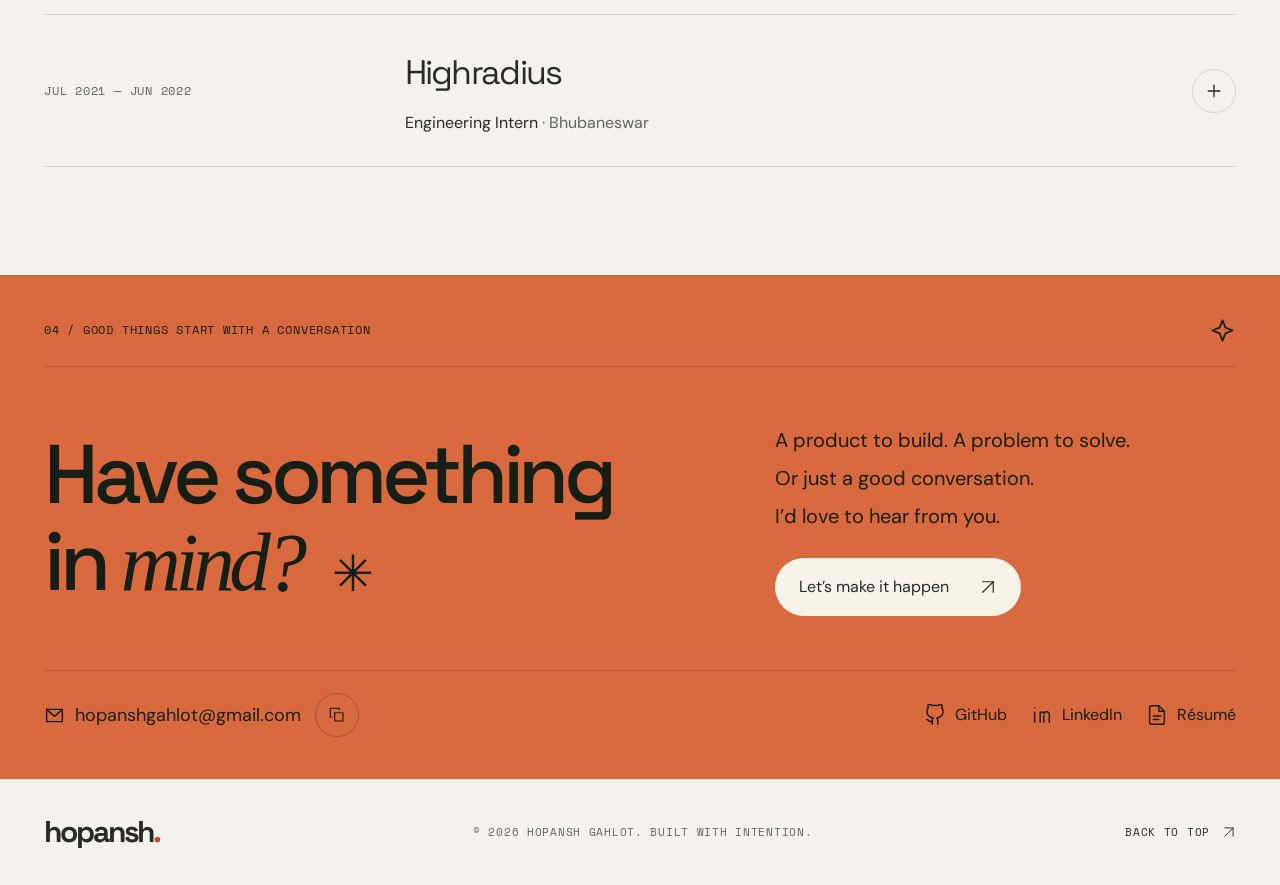
==== commit 09453055: "Deploy portfolio with live Acadmik AWS links; preserve archives and project paths" ====
--- a/index.html
+++ b/index.html
@@ -10,7 +10,7 @@
     <link rel="preconnect" href="https://fonts.gstatic.com" crossorigin />
     <link href="https://fonts.googleapis.com/css2?family=DM+Sans:wght@400;500;600;700&family=Space+Grotesk:wght@400;500;600;700&family=Space+Mono:wght@400;700&display=swap" rel="stylesheet" />
     <title>Hopansh Gahlot — Developer & Product Builder</title>
-    <script type="module" crossorigin src="./assets/index-DNTzI4uR.js"></script>
+    <script type="module" crossorigin src="./assets/index-C-IhVAPm.js"></script>
     <link rel="stylesheet" crossorigin href="./assets/index-BSO6HzB3.css">
   </head>
   <body>
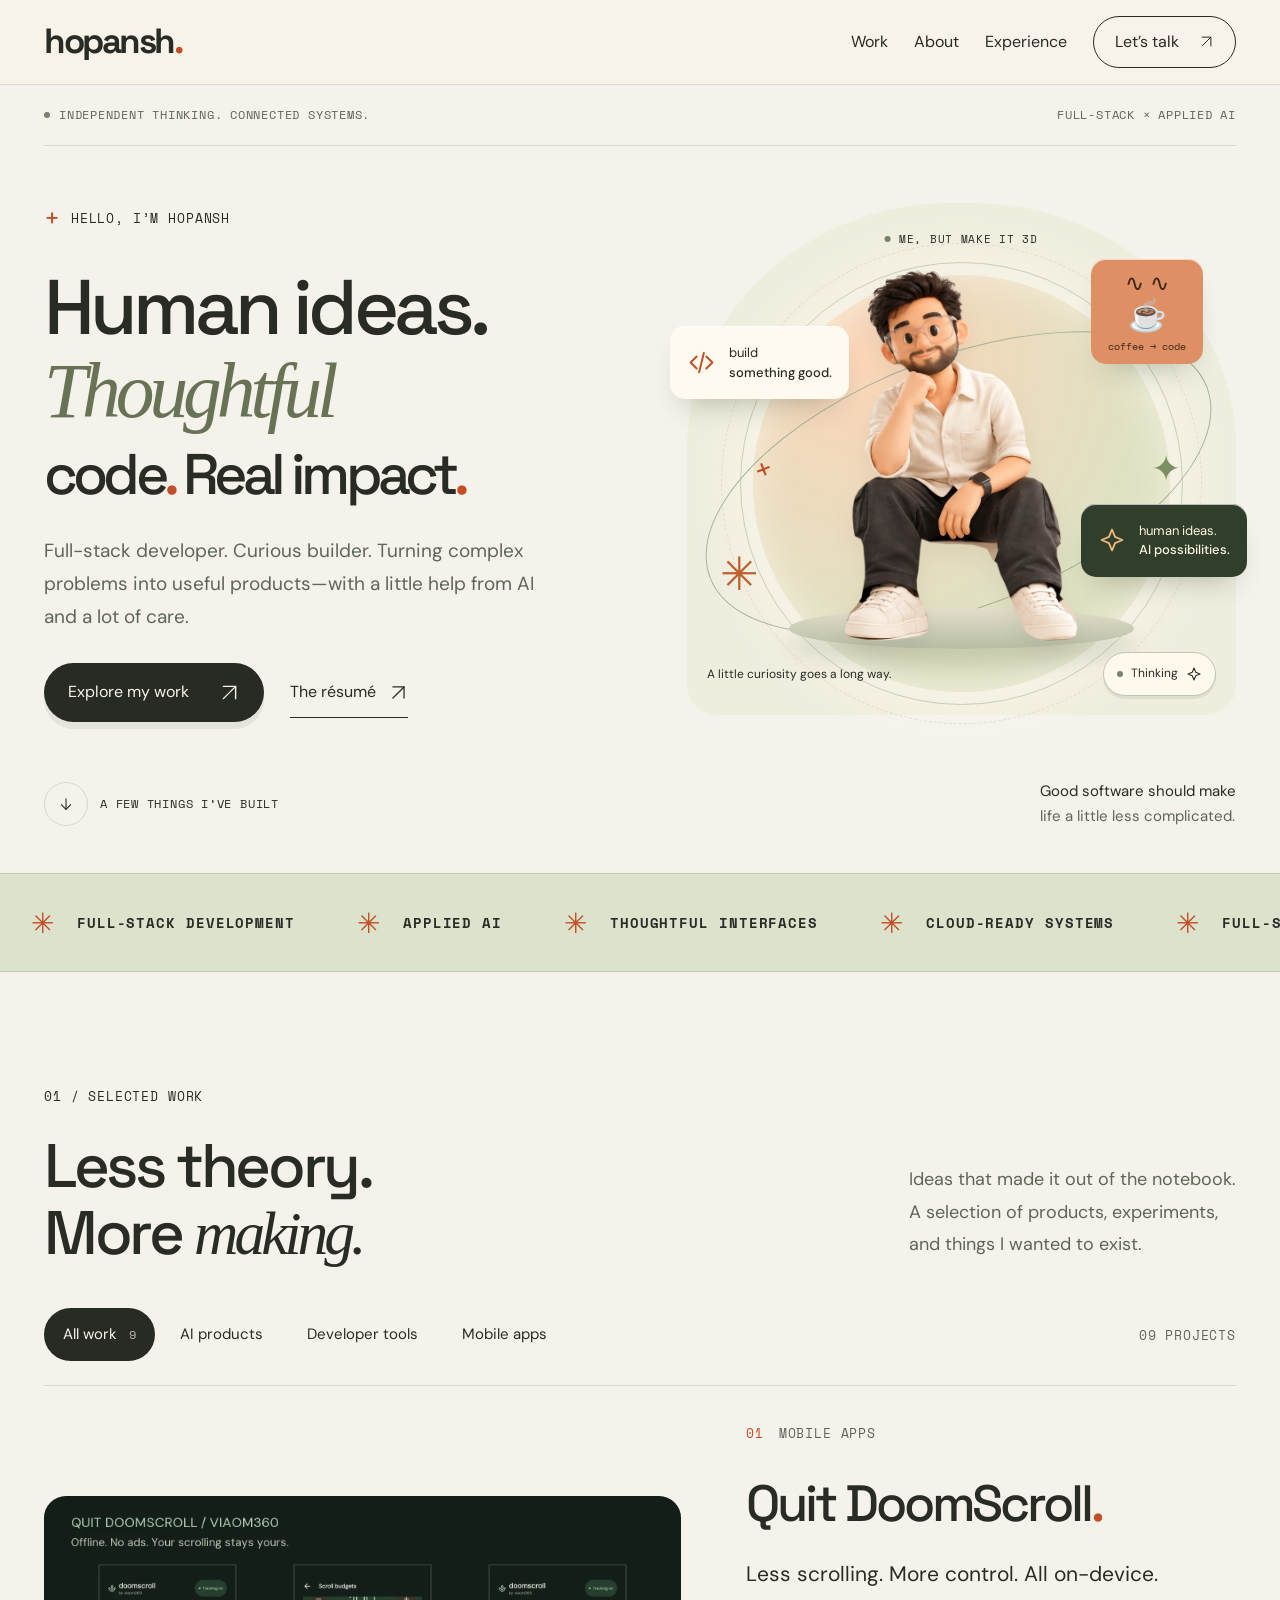
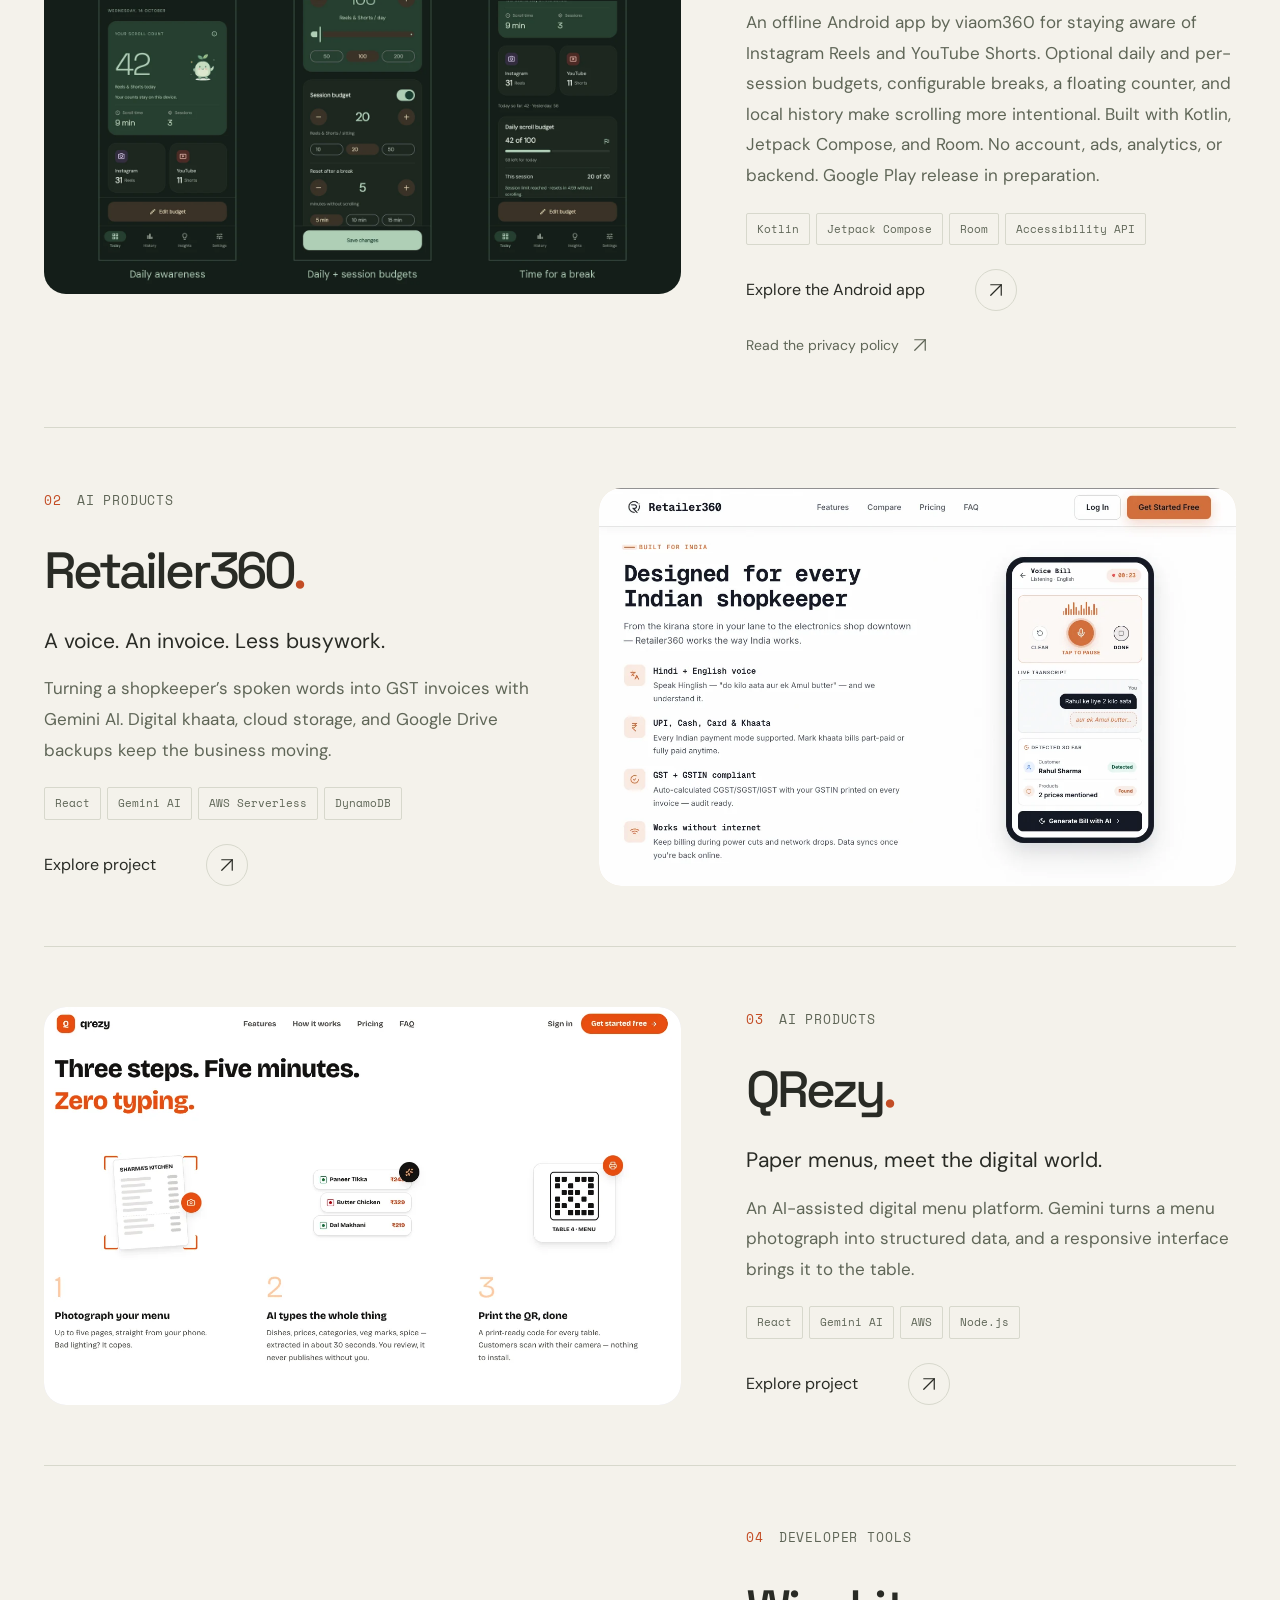
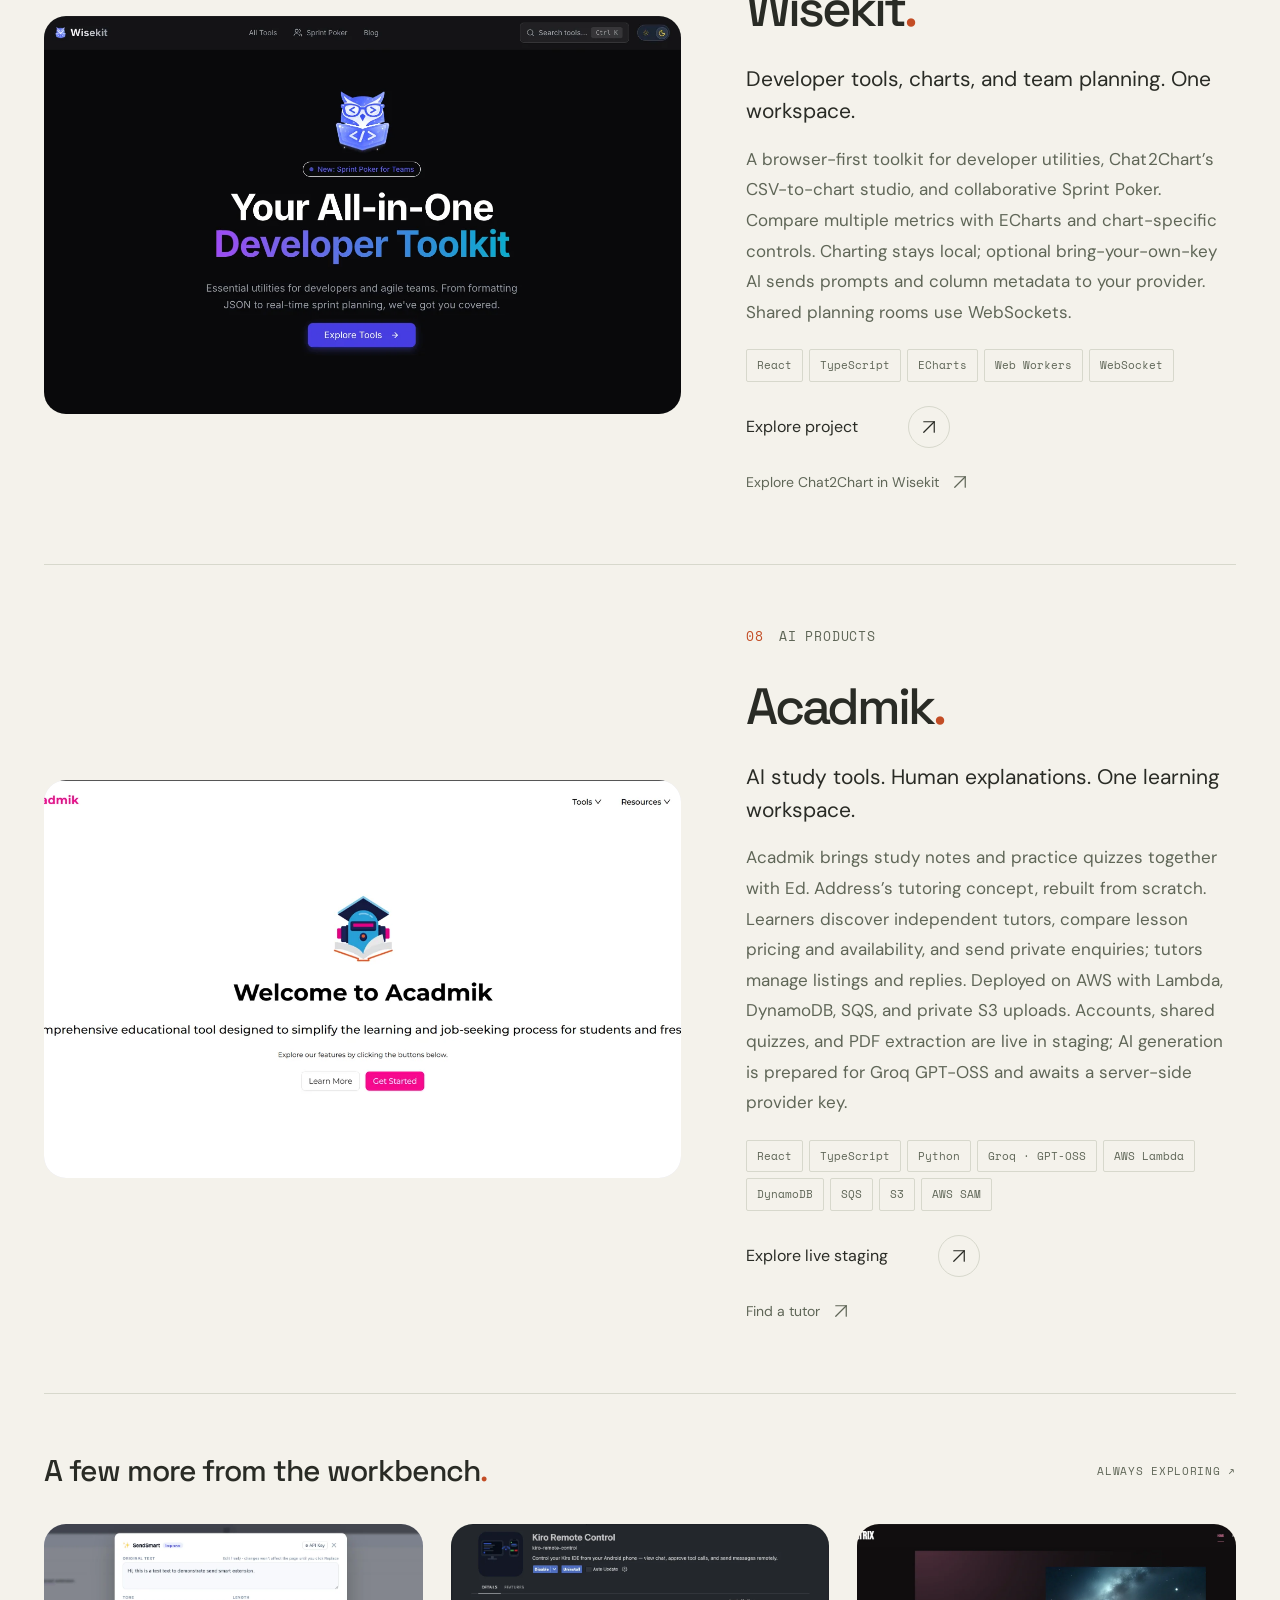
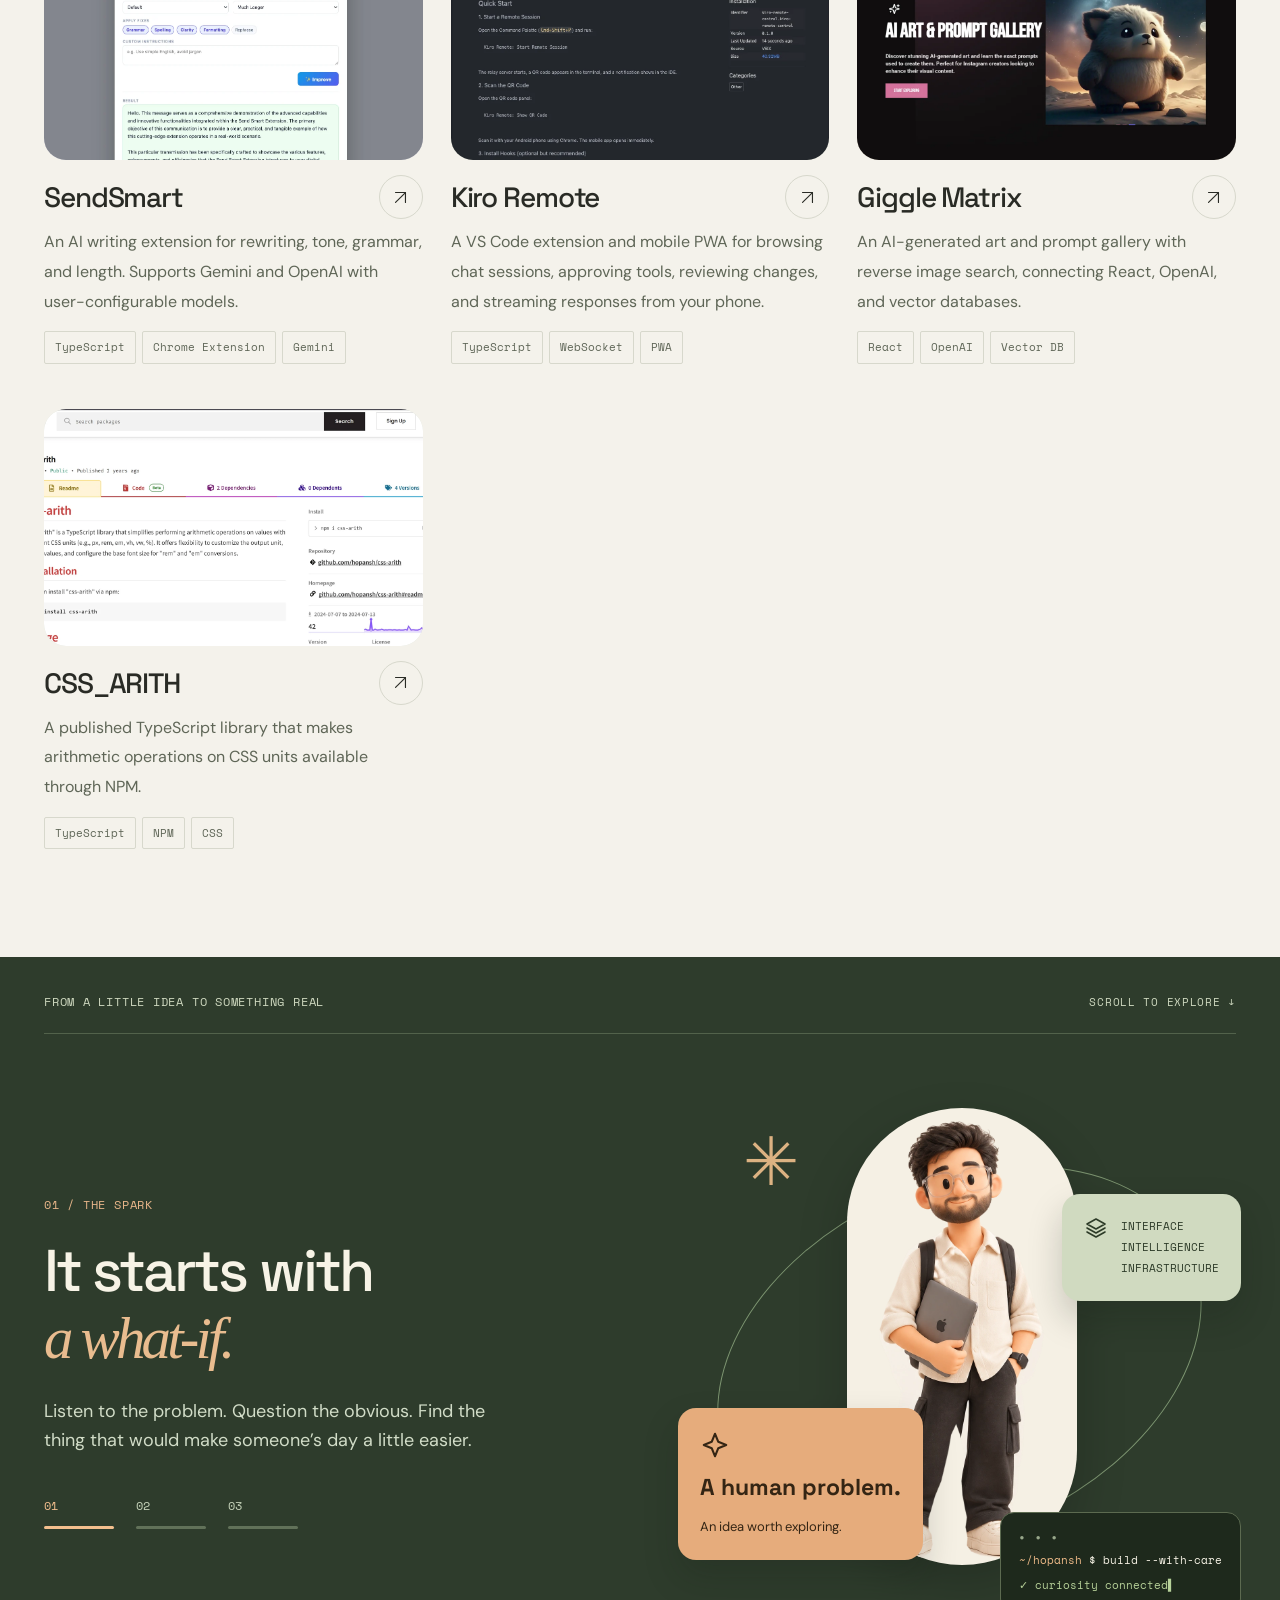
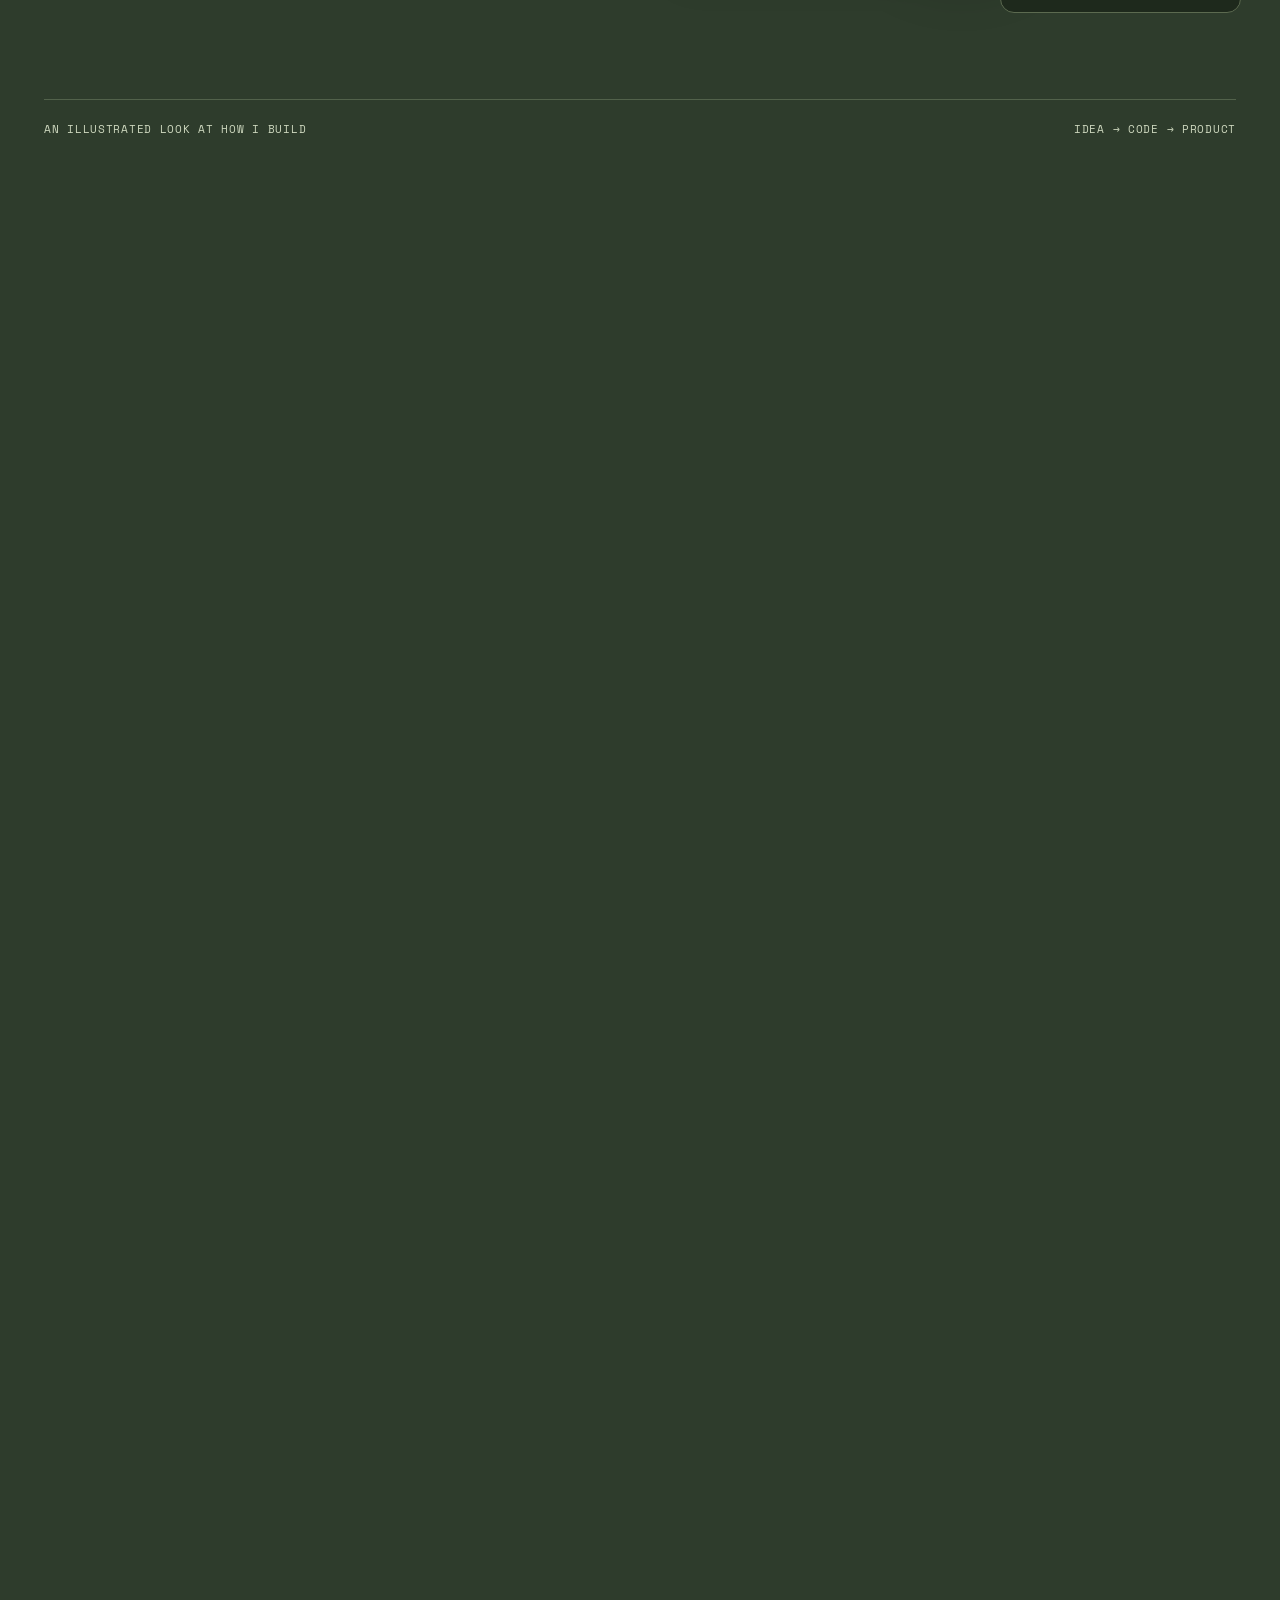
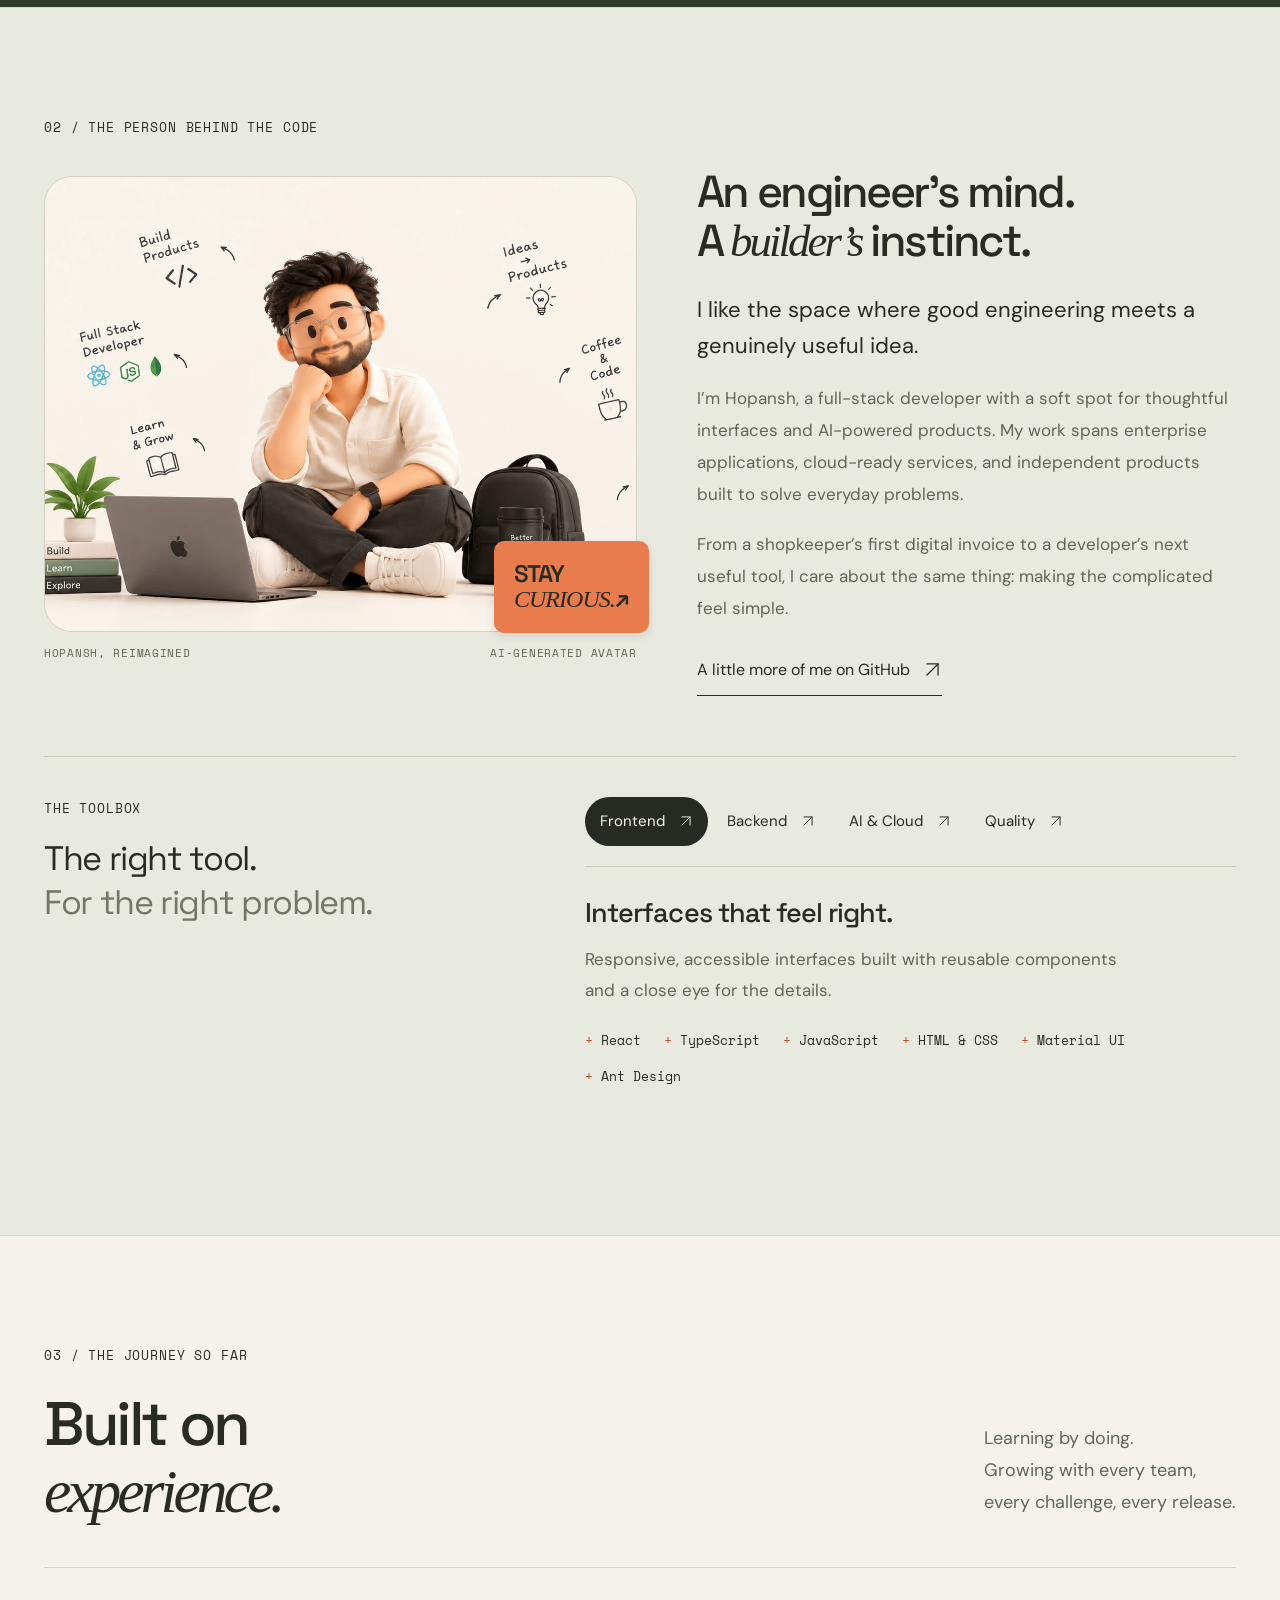
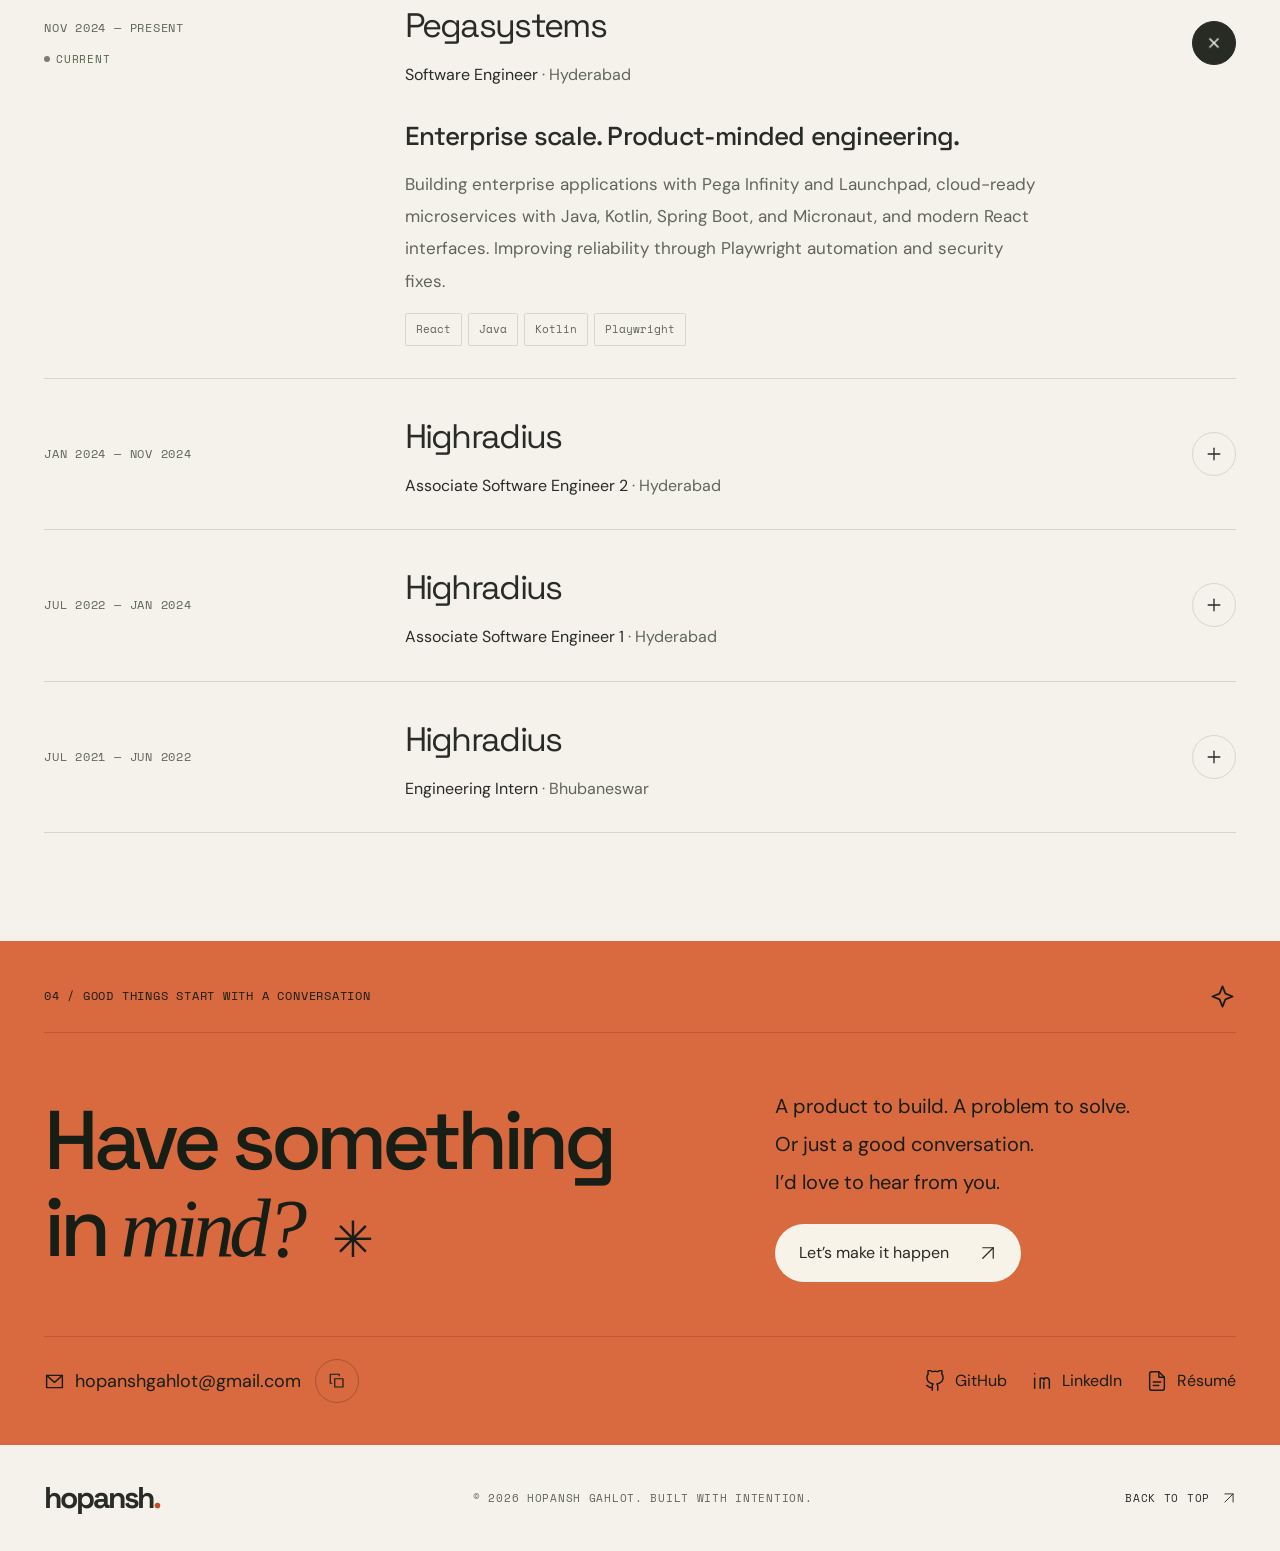
==== commit 377af8e5: "Publish Quit DoomScroll as a featured mobile app in portfolio v3; preserve archives" ====
--- a/index.html
+++ b/index.html
@@ -10,7 +10,7 @@
     <link rel="preconnect" href="https://fonts.gstatic.com" crossorigin />
     <link href="https://fonts.googleapis.com/css2?family=DM+Sans:wght@400;500;600;700&family=Space+Grotesk:wght@400;500;600;700&family=Space+Mono:wght@400;700&display=swap" rel="stylesheet" />
     <title>Hopansh Gahlot — Developer & Product Builder</title>
-    <script type="module" crossorigin src="./assets/index-C-IhVAPm.js"></script>
+    <script type="module" crossorigin src="./assets/index-Dt8Hwkph.js"></script>
     <link rel="stylesheet" crossorigin href="./assets/index-BSO6HzB3.css">
   </head>
   <body>
